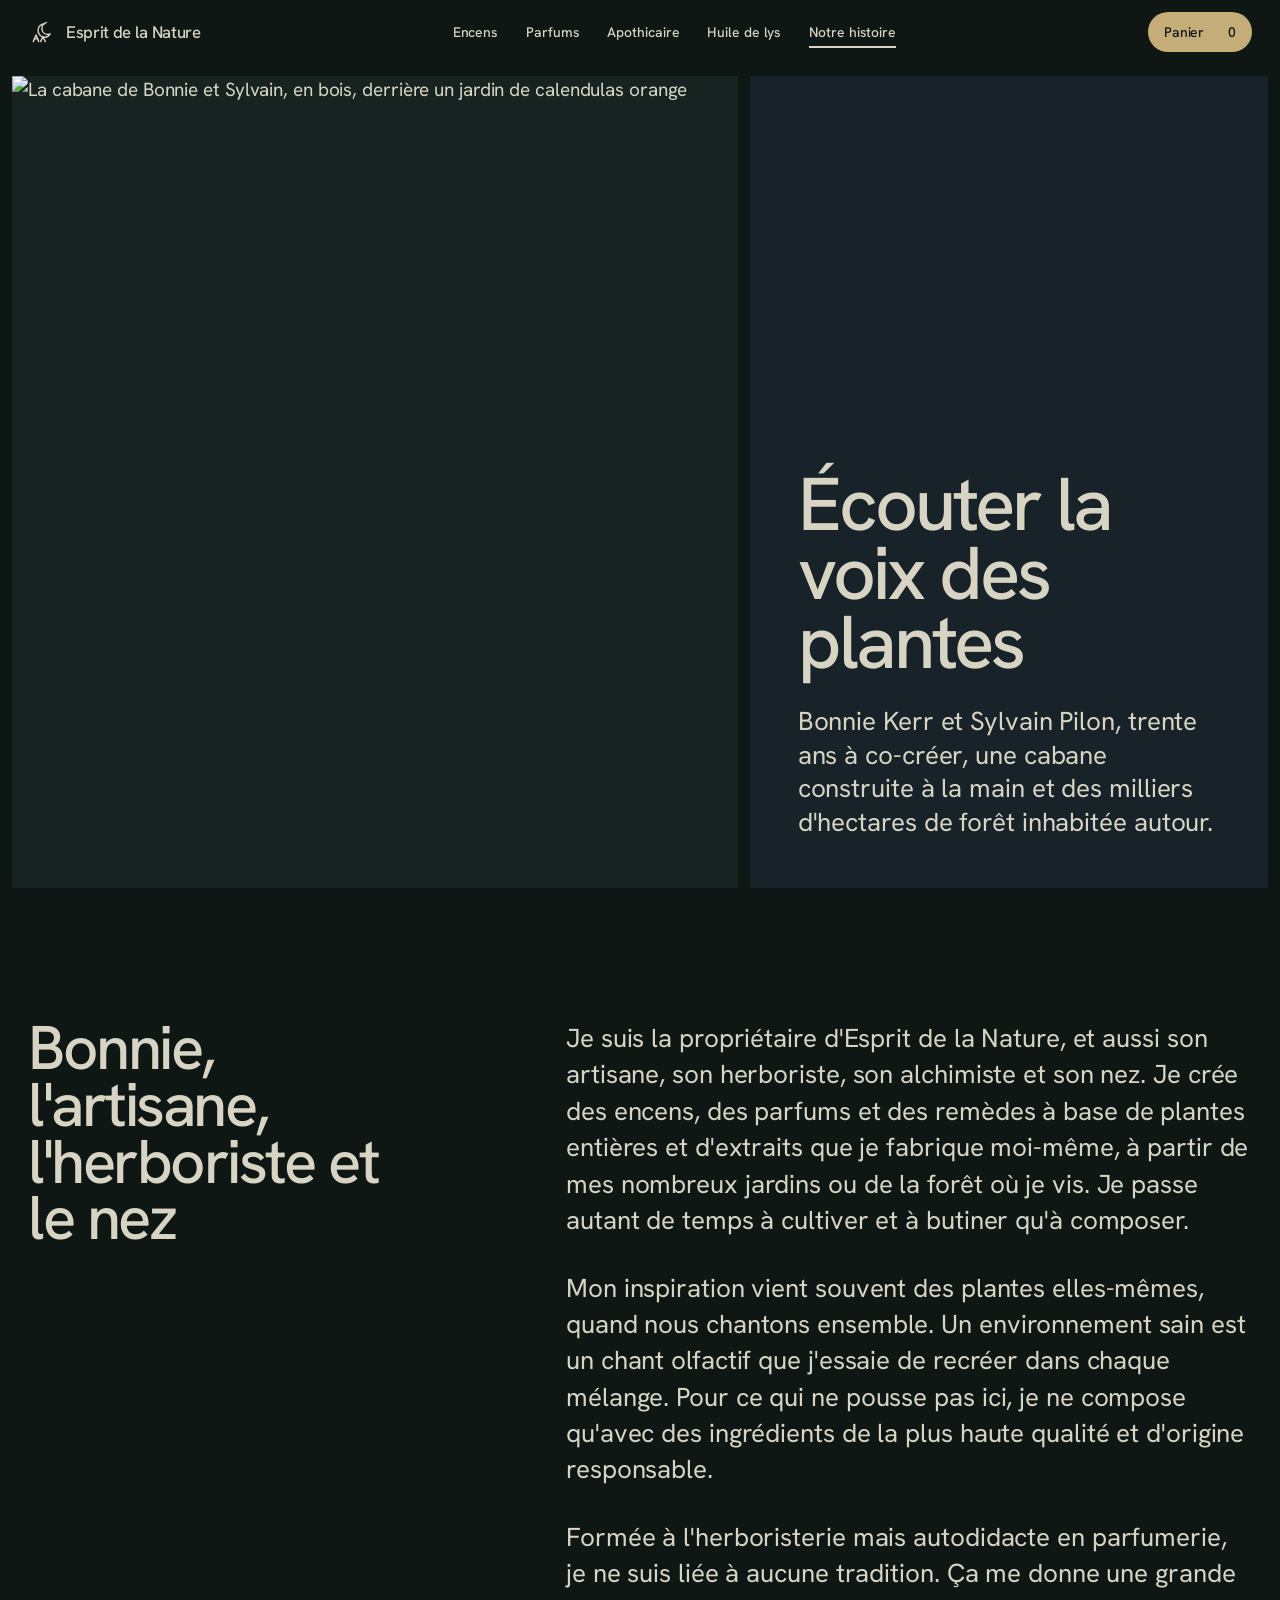
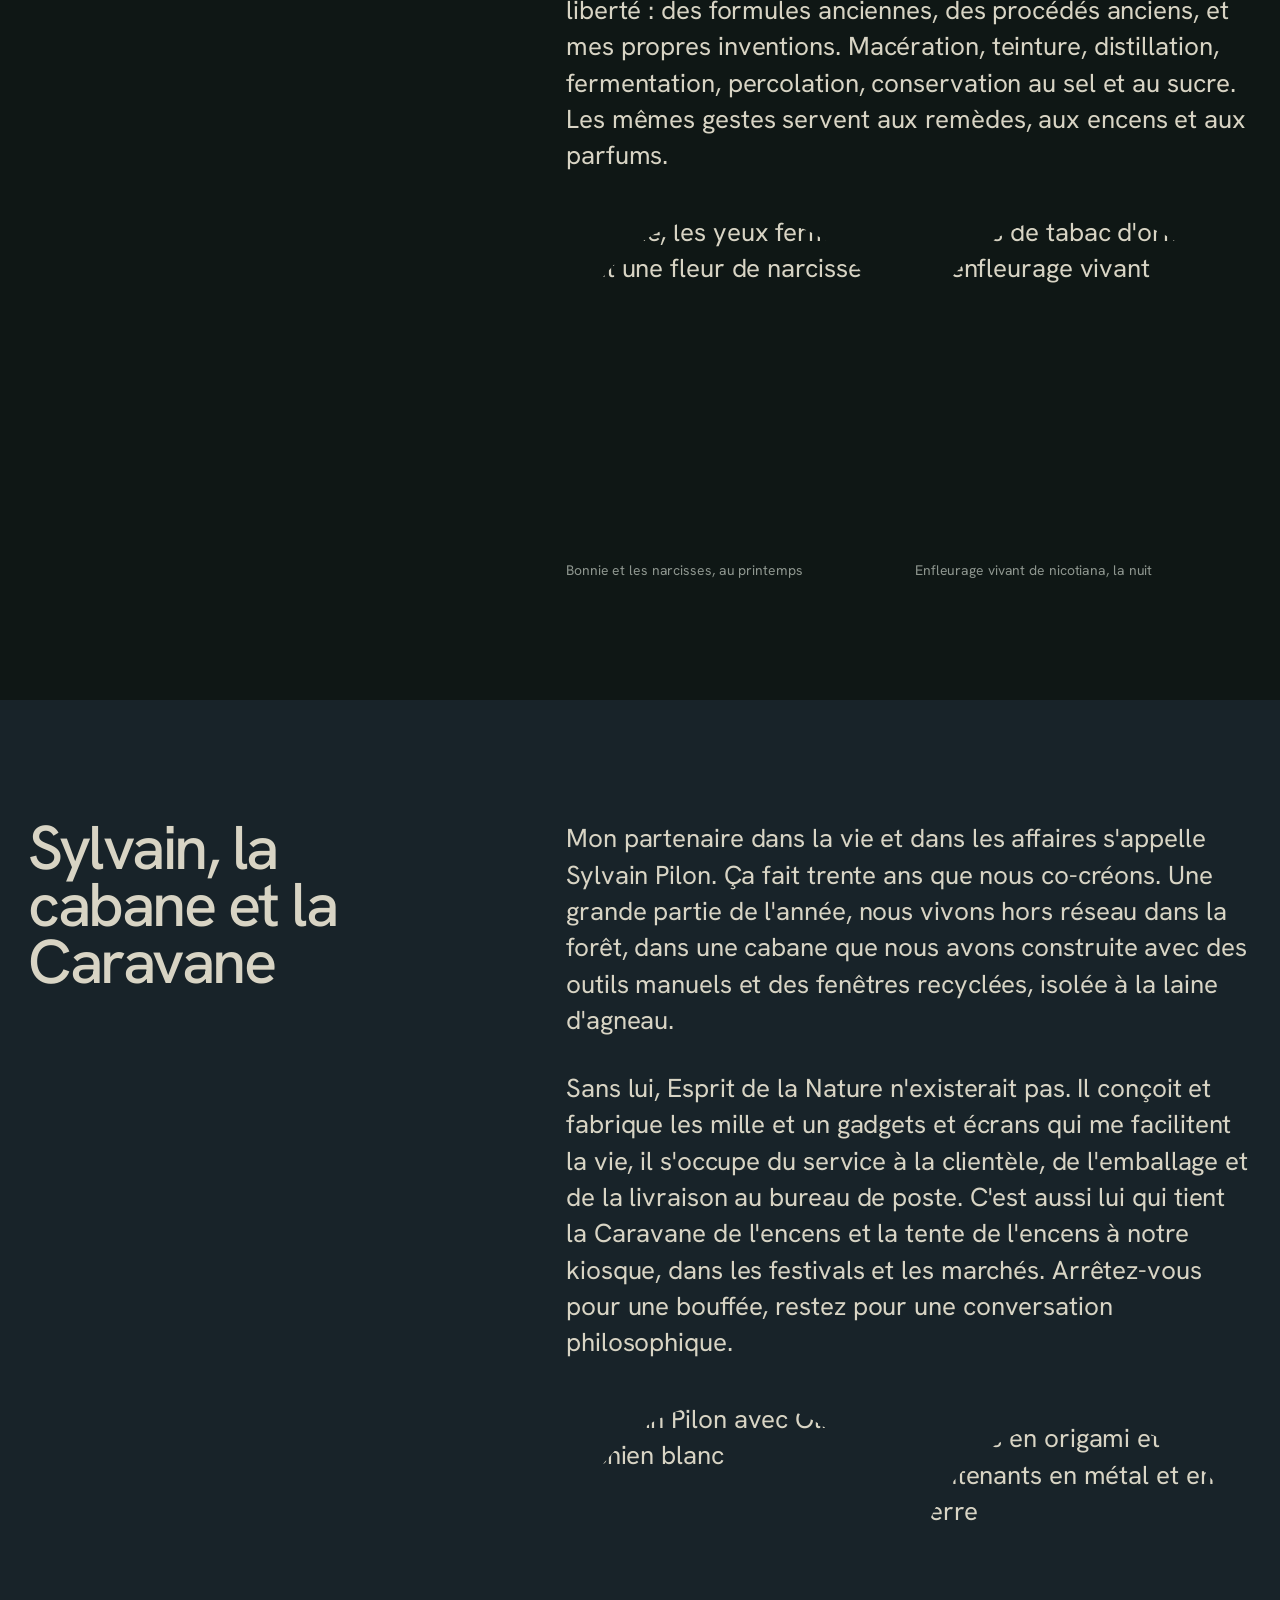
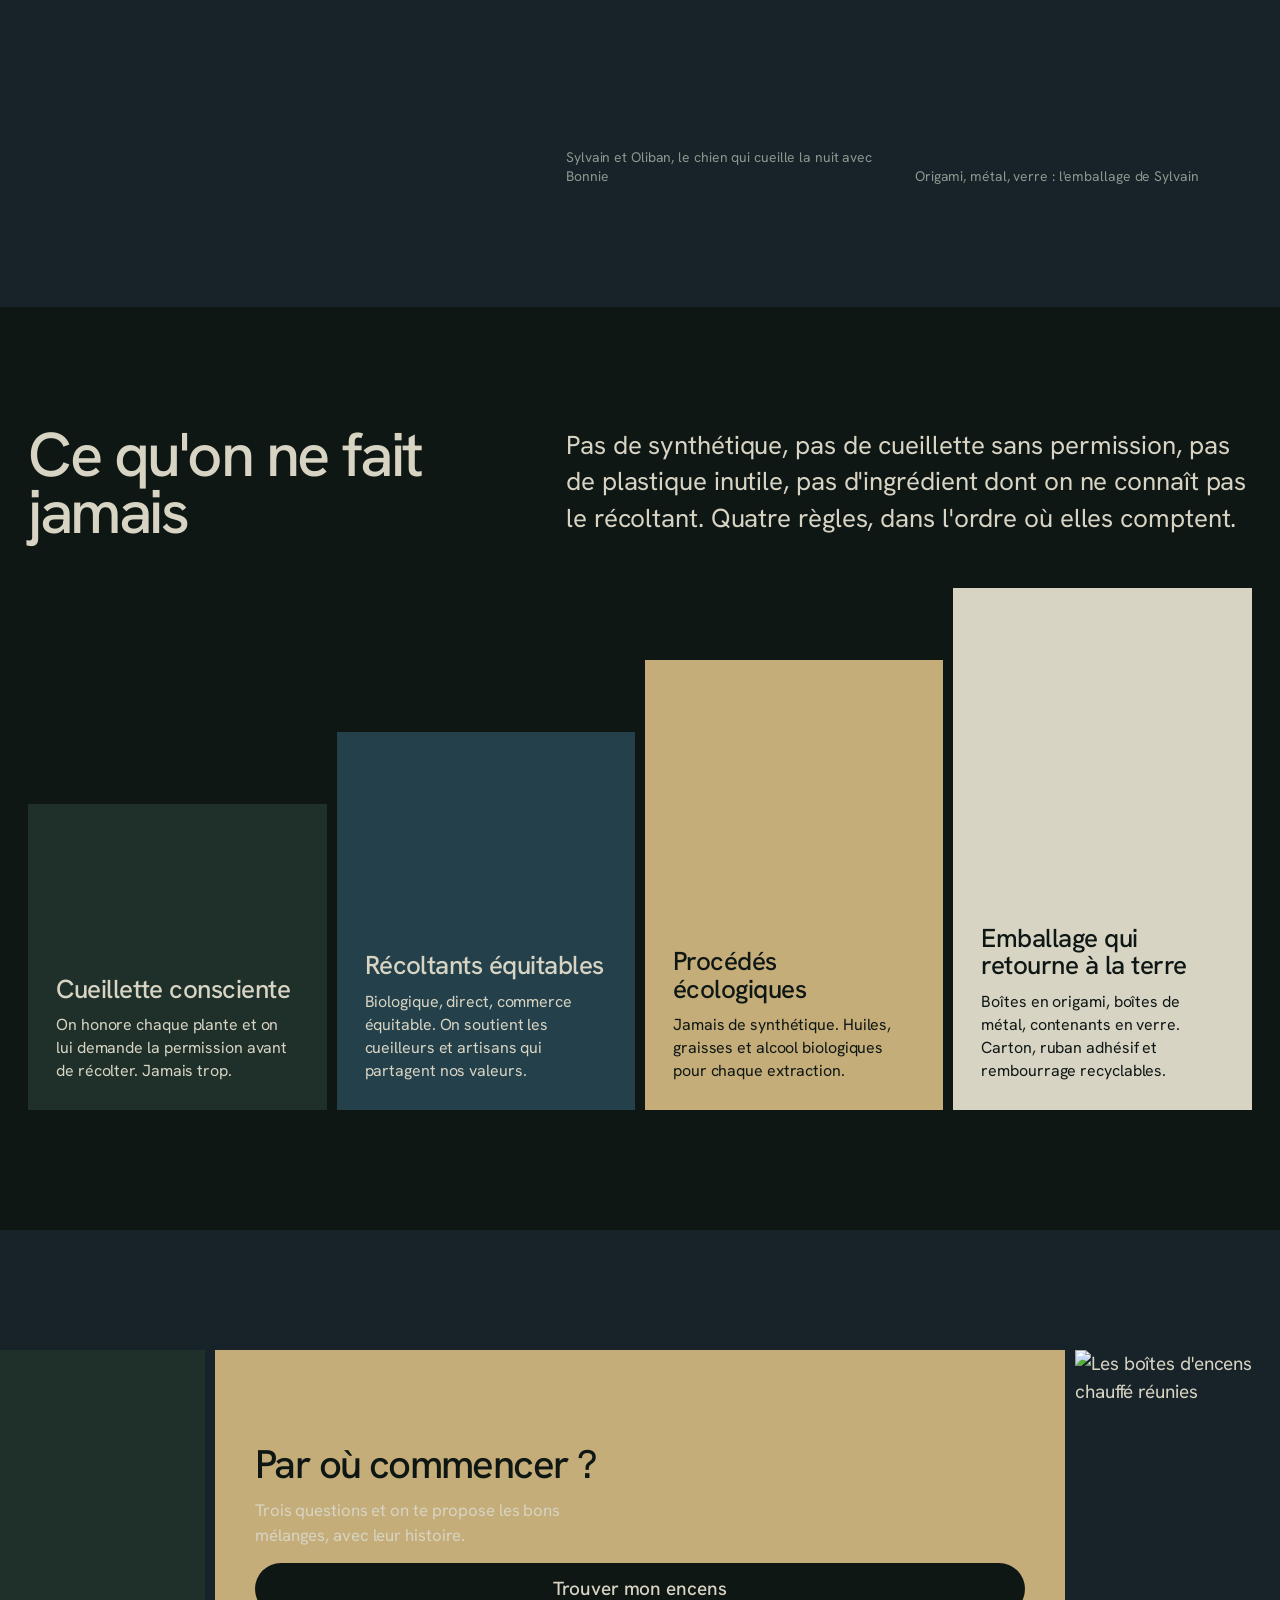
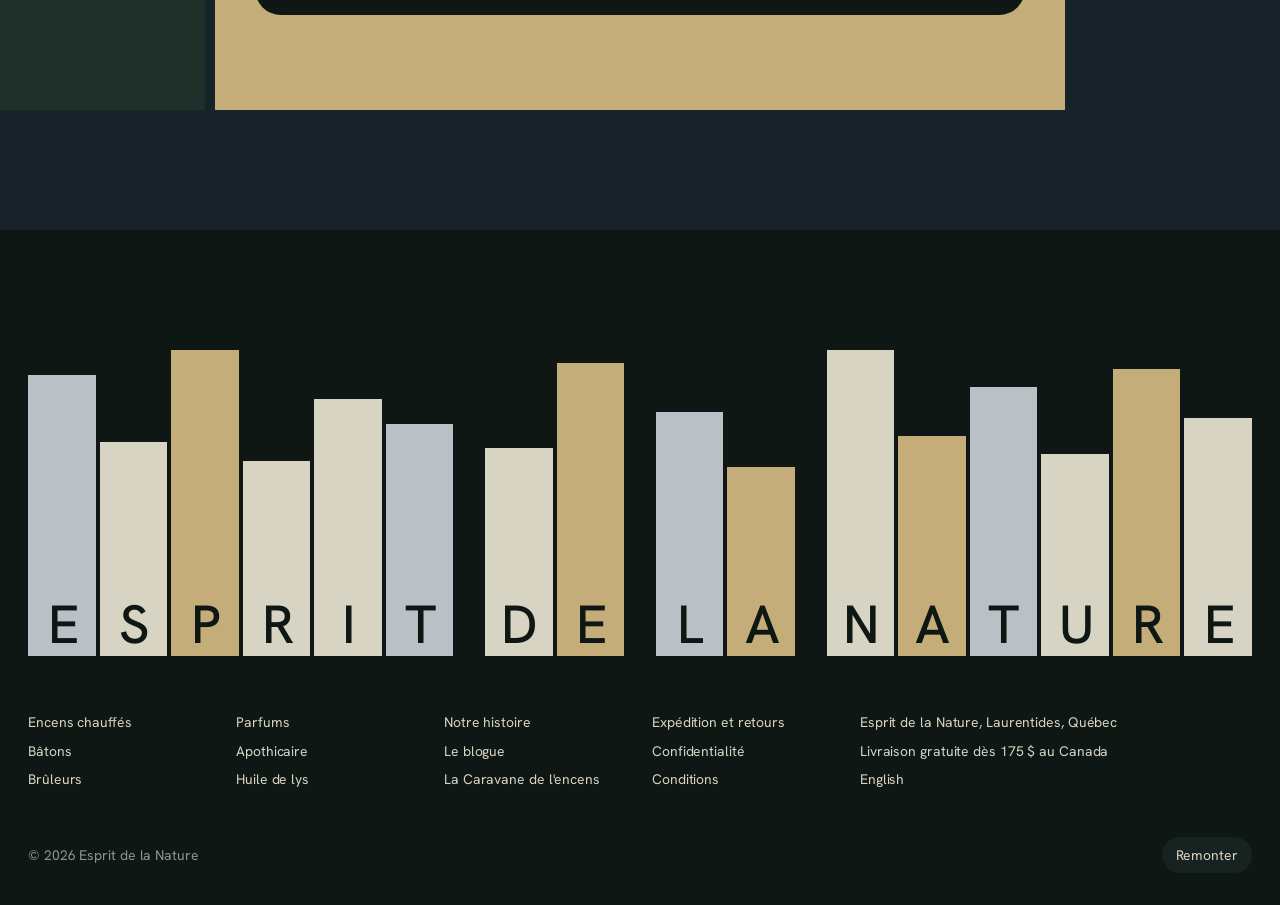
==== histoire.html @ 3b937169 "Sigils dessinés, couleurs adoucies, plus de ronds Co-Authored-By: Claude Fable 5.1 <noreply@anthropi" ====
<!DOCTYPE html>
<html lang="fr" class="no-js">
<head>
<meta charset="utf-8">
<meta name="viewport" content="width=device-width,initial-scale=1">
<title>Notre histoire · Esprit de la Nature</title>
<meta name="description" content="Bonnie Kerr et Sylvain Pilon vivent hors réseau dans la forêt des Laurentides, dans une cabane construite à la main. Depuis trente ans, ils cueillent, macèrent et composent des encens et des parfums.">
<link rel="preconnect" href="https://fonts.googleapis.com">
<link rel="preconnect" href="https://fonts.gstatic.com" crossorigin>
<link href="https://fonts.googleapis.com/css2?family=Hanken+Grotesk:wght@400;500&display=swap" rel="stylesheet">
<link rel="stylesheet" href="style.css?v=3">
<script>document.documentElement.classList.remove('no-js')</script>
</head>
<body>

<header class="nav" id="nav">
  <a class="nav__mark" href="index.html" aria-label="Esprit de la Nature, accueil">
    <svg class="sig" style="width:28px;height:28px" viewBox="0 0 32 32" aria-hidden="true"><path d="M21 5c-3.2 1.1-5.3 4-5.1 7.4.2 3.6 3 6.4 6.6 6.4 1 0 2-.2 2.8-.6-1.3 2.4-3.9 3.9-6.8 3.7-4.2-.3-7.3-3.9-7-8.1.2-4 3.6-7.2 7.6-7.3"/><path d="M6 27l3.2-7.6L12.3 27"/><path d="M7.4 23.9h3.6"/><path d="M14.5 27l2.6-5.8 2.7 5.8"/></svg>
    Esprit de la Nature
  </a>
  <nav class="nav__links" aria-label="Principale">
    <a href="index.html#encens">Encens</a>
    <a href="index.html#parfums">Parfums</a>
    <a href="index.html#apothicaire">Apothicaire</a>
    <a href="index.html#huile-de-lys">Huile de lys</a>
    <a href="histoire.html" aria-current="page">Notre histoire</a>
  </nav>
  <a class="nav__cart" href="#panier">Panier <span class="dot" style="margin:0"></span> 0</a>
  <button class="nav__burger" id="burger" aria-label="Ouvrir le menu" aria-expanded="false"><span></span></button>
</header>
<div class="menu" id="menu">
  <a href="index.html#encens">Encens</a>
  <a href="index.html#parfums">Parfums</a>
  <a href="index.html#apothicaire">Apothicaire</a>
  <a href="index.html#huile-de-lys">Huile de lys</a>
  <a href="histoire.html">Notre histoire</a>
  <small>Livraison gratuite dès 175 $ · Laurentides, Québec</small>
</div>

<main>

<section class="hist-hero" aria-label="Notre histoire">
  <figure class="hist-hero__img">
    <img src="https://mlw9xtittklw.i.optimole.com/cb:22iB.ef9/w:1600/h:auto/q:mauto/f:best/https://espritdelanature.ca/wp-content/uploads/2024/04/Cabin-and-the-Garden-calendulas.jpg" width="1600" height="1069" alt="La cabane de Bonnie et Sylvain, en bois, derrière un jardin de calendulas orange" fetchpriority="high">
  </figure>
  <div class="hist-hero__txt">
    <h1>Écouter la voix des plantes</h1>
    <p>Bonnie Kerr et Sylvain Pilon, trente ans à co-créer, une cabane construite à la main et des milliers d'hectares de forêt inhabitée autour.</p>
  </div>
</section>

<section class="chap" aria-labelledby="h-c1">
  <h2 class="rv" id="h-c1">Bonnie, l'artisane, l'herboriste et le nez</h2>
  <div class="chap__txt">
    <p class="rv">Je suis la propriétaire d'Esprit de la Nature, et aussi son artisane, son herboriste, son alchimiste et son nez. Je crée des encens, des parfums et des remèdes à base de plantes entières et d'extraits que je fabrique moi-même, à partir de mes nombreux jardins ou de la forêt où je vis. Je passe autant de temps à cultiver et à butiner qu'à composer.</p>
    <p class="rv">Mon inspiration vient souvent des plantes elles-mêmes, quand nous chantons ensemble. Un environnement sain est un chant olfactif que j'essaie de recréer dans chaque mélange. Pour ce qui ne pousse pas ici, je ne compose qu'avec des ingrédients de la plus haute qualité et d'origine responsable.</p>
    <p class="rv">Formée à l'herboristerie mais autodidacte en parfumerie, je ne suis liée à aucune tradition. Ça me donne une grande liberté : des formules anciennes, des procédés anciens, et mes propres inventions. Macération, teinture, distillation, fermentation, percolation, conservation au sel et au sucre. Les mêmes gestes servent aux remèdes, aux encens et aux parfums.</p>
    <div class="chap__fig">
      <figure class="rv"><div class="ring"><img src="https://mlw9xtittklw.i.optimole.com/cb:22iB.ef9/w:900/h:auto/q:mauto/f:best/https://espritdelanature.ca/wp-content/uploads/2024/04/Bonnie-smelling-narcissus-2.jpg" width="900" height="900" alt="Bonnie, les yeux fermés, sent une fleur de narcisse" loading="lazy"></div><figcaption>Bonnie et les narcisses, au printemps</figcaption></figure>
      <figure class="rv"><div class="ring"><img src="https://mlw9xtittklw.i.optimole.com/cb:22iB.ef9/w:900/h:auto/q:mauto/f:best/https://espritdelanature.ca/wp-content/uploads/2024/04/Nicotiana-living-enfleurage.jpg" width="900" height="900" alt="Fleurs de tabac d'ornement en enfleurage vivant" loading="lazy"></div><figcaption>Enfleurage vivant de nicotiana, la nuit</figcaption></figure>
    </div>
  </div>
</section>

<section class="chap on-paper" aria-labelledby="h-c2">
  <h2 class="rv" id="h-c2">Sylvain, la cabane et la Caravane</h2>
  <div class="chap__txt">
    <p class="rv">Mon partenaire dans la vie et dans les affaires s'appelle Sylvain Pilon. Ça fait trente ans que nous co-créons. Une grande partie de l'année, nous vivons hors réseau dans la forêt, dans une cabane que nous avons construite avec des outils manuels et des fenêtres recyclées, isolée à la laine d'agneau.</p>
    <p class="rv">Sans lui, Esprit de la Nature n'existerait pas. Il conçoit et fabrique les mille et un gadgets et écrans qui me facilitent la vie, il s'occupe du service à la clientèle, de l'emballage et de la livraison au bureau de poste. C'est aussi lui qui tient la Caravane de l'encens et la tente de l'encens à notre kiosque, dans les festivals et les marchés. Arrêtez-vous pour une bouffée, restez pour une conversation philosophique.</p>
    <div class="chap__fig">
      <figure class="rv"><div class="ring"><img src="https://mlw9xtittklw.i.optimole.com/cb:22iB.ef9/w:900/h:auto/q:mauto/f:best/https://espritdelanature.ca/wp-content/uploads/2024/04/Oliban-and-Sylvain.jpg" width="900" height="900" alt="Sylvain Pilon avec Oliban, le chien blanc" loading="lazy"></div><figcaption>Sylvain et Oliban, le chien qui cueille la nuit avec Bonnie</figcaption></figure>
      <figure class="rv"><div class="ring"><img src="https://mlw9xtittklw.i.optimole.com/cb:22iB.ef9/w:900/h:auto/q:mauto/f:best/https://espritdelanature.ca/wp-content/uploads/2024/04/Packaging-Photo.jpg" width="900" height="900" alt="Boîtes en origami et contenants en métal et en verre" loading="lazy"></div><figcaption>Origami, métal, verre : l'emballage de Sylvain</figcaption></figure>
    </div>
  </div>
</section>

<section class="section" aria-labelledby="h-c3">
  <div class="story">
    <h2 class="rv" id="h-c3">Ce qu'on ne fait jamais</h2>
    <p class="story__txt rv">Pas de synthétique, pas de cueillette sans permission, pas de plastique inutile, pas d'ingrédient dont on ne connaît pas le récoltant. Quatre règles, dans l'ordre où elles comptent.</p>
  </div>
  <div class="vals">
    <div class="val val--1 rv"><b>Cueillette consciente</b><p>On honore chaque plante et on lui demande la permission avant de récolter. Jamais trop.</p></div>
    <div class="val val--2 rv"><b>Récoltants équitables</b><p>Biologique, direct, commerce équitable. On soutient les cueilleurs et artisans qui partagent nos valeurs.</p></div>
    <div class="val val--3 rv"><b>Procédés écologiques</b><p>Jamais de synthétique. Huiles, graisses et alcool biologiques pour chaque extraction.</p></div>
    <div class="val val--4 rv"><b>Emballage qui retourne à la terre</b><p>Boîtes en origami, boîtes de métal, contenants en verre. Carton, ruban adhésif et rembourrage recyclables.</p></div>
  </div>
</section>

<section class="section on-paper" aria-labelledby="h-c4" style="padding-bottom:0">
  <div class="cta rv">
    <div class="cta__a" aria-hidden="true"></div>
    <div class="cta__main">
      <h2 id="h-c4">Par où commencer ?</h2>
      <p>Trois questions et on te propose les bons mélanges, avec leur histoire.</p>
      <a class="btn" href="index.html#trouver" style="background:var(--bg);color:var(--ink)">Trouver mon encens</a>
    </div>
    <div class="cta__b"><img src="https://mlw9xtittklw.i.optimole.com/cb:22iB.ef9/w:600/h:auto/q:mauto/f:best/https://espritdelanature.ca/wp-content/uploads/2024/05/Website-incense-group-photo.jpg" width="600" height="600" alt="Les boîtes d'encens chauffé réunies" loading="lazy"></div>
  </div>
</section>

</main>

<footer class="footer" aria-label="Pied de page">
  <div class="blocks rv" aria-hidden="true">
    <span style="height:92%">E</span><span style="height:70%">S</span><span style="height:100%">P</span><span style="height:64%">R</span><span style="height:84%">I</span><span style="height:76%">T</span>
    <span class="g"></span>
    <span style="height:68%">D</span><span style="height:96%">E</span>
    <span class="g"></span>
    <span style="height:80%">L</span><span style="height:62%">A</span>
    <span class="g"></span>
    <span style="height:100%">N</span><span style="height:72%">A</span><span style="height:88%">T</span><span style="height:66%">U</span><span style="height:94%">R</span><span style="height:78%">E</span>
  </div>
  <p class="sr">Esprit de la Nature</p>
  <div class="footer__grid">
    <ul><li><a href="index.html#encens">Encens chauffés</a></li><li><a href="index.html#batons">Bâtons</a></li><li><a href="index.html#bruleurs">Brûleurs</a></li></ul>
    <ul><li><a href="index.html#parfums">Parfums</a></li><li><a href="index.html#apothicaire">Apothicaire</a></li><li><a href="index.html#huile-de-lys">Huile de lys</a></li></ul>
    <ul><li><a href="histoire.html">Notre histoire</a></li><li><a href="#">Le blogue</a></li><li><a href="#">La Caravane de l'encens</a></li></ul>
    <ul><li><a href="#">Expédition et retours</a></li><li><a href="#">Confidentialité</a></li><li><a href="#">Conditions</a></li></ul>
    <div class="footer__addr"><span>Esprit de la Nature, Laurentides, Québec</span><span>Livraison gratuite dès 175 $ au Canada</span><span><a href="#">English</a></span></div>
  </div>
  <div class="footer__last"><span>© 2026 Esprit de la Nature</span><a href="#top">Remonter</a></div>
</footer>

<script src="https://cdnjs.cloudflare.com/ajax/libs/gsap/3.12.5/gsap.min.js"></script>
<script src="https://cdnjs.cloudflare.com/ajax/libs/gsap/3.12.5/ScrollTrigger.min.js"></script>
<script src="main.js?v=3"></script>
</body>
</html>
---- style.css ----
/* Esprit de la Nature — maquette Jouhe Forest
   Direction : un motif (le cercle de la boîte, du brûleur, de la lune).
   Palette tirée des photos : épinette, cire d'abeille, cuivre. */

:root{
  --bg:#0f1715;        /* forêt, la nuit */
  --surface:#172320;
  --ink:#d8d4c4;       /* argent de lune, doux */
  --muted:#8e968f;
  --accent:#c4ad78;    /* or de lune, voilé */
  --accent-ink:#0f1715;
  --paper:#182329;     /* clair de lune, bleu-nuit */
  --paper-ink:#d8d4c4;
  --paper-2:#213039;
  --moss:#1e3029;

  --m:clamp(16px,2.2vw,32px);     /* marge extérieure unique */
  --gap:120px;                     /* entre sections */
  --radius:0;                      /* carrés, le cercle est le seul arrondi */

  --step-small:clamp(0.8125rem,0.79rem + .1vw,0.875rem);
  --step-body:clamp(1.0625rem,1rem + .25vw,1.1875rem);
  --step-lead:clamp(1.25rem,1.1rem + .7vw,1.625rem);
  --step-head:clamp(2rem,1.3rem + 3.2vw,4rem);
  --step-display:clamp(2.6rem,1rem + 6.4vw,7rem);

  --ease-out:cubic-bezier(.22,1,.36,1);
}

*{box-sizing:border-box;margin:0;padding:0}
html{scroll-behavior:smooth}
body{
  font-family:"Hanken Grotesk",system-ui,sans-serif;
  font-size:var(--step-body);line-height:1.45;letter-spacing:-.005em;
  color:var(--ink);background:var(--bg);
  -webkit-font-smoothing:antialiased;
}
img{display:block;max-width:100%;height:auto}
a{color:inherit;text-decoration:none}
button{font:inherit;color:inherit;background:none;border:0;cursor:pointer}
h1,h2,h3{font-weight:500;letter-spacing:-.04em;line-height:.92}
h1{font-size:var(--step-display)}
h2{font-size:var(--step-head)}
h3{font-size:var(--step-lead);letter-spacing:-.02em;line-height:1.1}
p{max-width:62ch}
::selection{background:var(--accent);color:var(--accent-ink)}
:focus-visible{outline:3px solid var(--accent);outline-offset:3px}

/* ---------- motif : le cercle ---------- */
.ring{aspect-ratio:1;border-radius:50%;overflow:hidden}
.ring img{width:100%;height:100%;object-fit:cover}
.btn{
  display:inline-flex;align-items:center;justify-content:center;gap:.6em;
  min-height:52px;padding:0 1.6em;border-radius:999px;
  background:var(--accent);color:var(--accent-ink);font-weight:500;
  transition:transform .18s var(--ease-out),background .18s;
}
.btn:hover{background:#d2bc88}
.btn:active{transform:scale(.97)}
.btn--ghost{background:transparent;color:var(--ink);box-shadow:inset 0 0 0 2px currentColor}
.btn--ghost:hover{background:var(--ink);color:var(--bg)}
.on-paper .btn--ghost{color:var(--paper-ink)}
.on-paper .btn--ghost:hover{background:var(--paper-ink);color:var(--paper)}
.dot{display:inline-block;width:.55em;height:.55em;border-radius:50%;background:var(--accent);vertical-align:middle;margin-right:.5em}

/* ---------- sigils ---------- */
.sig{display:inline-block;width:1em;height:1em;vertical-align:-.12em;fill:none;stroke:currentColor;stroke-width:1.6;stroke-linecap:round;stroke-linejoin:round}
.statement .sig{width:1.05em;height:1.05em;margin:0 .14em;color:var(--accent);stroke-width:1.8}
.tile .sig{position:absolute;width:52%;height:52%;left:12%;bottom:12%;color:var(--accent);stroke-width:1.1}
.tile--3 .sig{left:auto;right:12%;top:14%;bottom:auto}
.tile--1{background:var(--surface)}

/* ---------- nav ---------- */
.nav{
  position:fixed;inset:0 0 auto 0;z-index:50;
  display:flex;align-items:center;justify-content:space-between;
  padding:14px var(--m);height:64px;
  color:var(--ink);
  transition:background .3s,color .3s;
}
.nav.is-dark{background:var(--bg)}
.nav.is-paper{background:var(--paper);color:var(--paper-ink)}
.nav__mark{display:flex;align-items:center;gap:10px;font-weight:500;letter-spacing:-.02em;font-size:1.05rem}
.nav__mark svg{width:28px;height:28px}
.nav__links{display:flex;gap:28px;font-size:var(--step-small);font-weight:500}
.nav__links a{position:relative;padding:6px 0}
.nav__links a::after{content:"";position:absolute;left:0;right:100%;bottom:0;height:2px;background:currentColor;transition:right .25s var(--ease-out)}
.nav__links a:hover::after,.nav__links a[aria-current]::after{right:0}
.nav__cart{display:inline-flex;align-items:center;gap:8px;min-height:40px;padding:0 16px;border-radius:999px;background:var(--accent);color:var(--accent-ink);font-weight:500;font-size:var(--step-small)}
.nav__burger{display:none;width:44px;height:44px;align-items:center;justify-content:center}
.nav__burger span{width:22px;height:2px;background:currentColor;position:relative}
.nav__burger span::before,.nav__burger span::after{content:"";position:absolute;left:0;width:22px;height:2px;background:currentColor}
.nav__burger span::before{top:-7px}.nav__burger span::after{top:7px}
.menu{position:fixed;inset:0;z-index:49;background:var(--bg);color:var(--ink);display:none;flex-direction:column;justify-content:center;padding:var(--m);gap:18px;font-size:2rem;font-weight:500;letter-spacing:-.03em}
.menu.is-open{display:flex}
.menu a{padding:8px 0}
.menu small{font-size:var(--step-body);color:var(--muted);margin-top:24px;letter-spacing:0}

/* ---------- hero : carte à côté de la pièce ---------- */
.hero{
  display:grid;grid-template-columns:minmax(0,1fr) minmax(0,1fr);gap:12px;
  padding:76px 12px 12px;min-height:100svh;
}
.hero__card{
  min-width:0;background:var(--paper);color:var(--paper-ink);
  display:flex;flex-direction:column;justify-content:space-between;
  padding:0 0 40px;min-height:calc(100svh - 88px);
}
.hero__band{display:none}
.hero__band i{flex:0 0 56px;height:56px;border-radius:50%;background:var(--accent);transform:scale(.36)}
.hero__band i:nth-child(even){background:transparent;box-shadow:inset 0 0 0 5px var(--accent)}
.hero__body{padding:40px 48px 0}
.hero__body h1{margin:28px 0 36px;max-width:12ch;font-size:clamp(2.6rem,1rem + 4.6vw,5.2rem)}
.hero__body p{font-size:var(--step-lead);line-height:1.3;max-width:34ch;margin-bottom:40px}
.hero__word{font-size:var(--step-lead);font-weight:500;letter-spacing:-.02em;display:flex;align-items:center;gap:10px}
.hero__foot{display:flex;gap:28px;padding:0 48px;font-size:var(--step-small);font-weight:500}
.hero__foot a{padding:6px 0;position:relative}
.hero__foot a::after{content:"";position:absolute;left:0;right:100%;bottom:0;height:2px;background:currentColor;transition:right .25s var(--ease-out)}
.hero__foot a:hover::after{right:0}
.hero__room{position:sticky;top:76px;height:calc(100svh - 88px);overflow:hidden;background:var(--surface)}
.hero__room img{position:absolute;inset:0;width:100%;height:100%;object-fit:cover;opacity:0;transition:opacity 1.6s ease}
.hero__room img.is-on{opacity:1}
.hero__room figcaption{position:absolute;left:24px;bottom:20px;font-size:var(--step-small);color:var(--ink);background:rgba(11,19,16,.72);padding:6px 12px;border-radius:999px}
/* fumée */
.smoke{position:absolute;left:50%;bottom:36%;width:140px;height:60%;transform:translateX(-50%);pointer-events:none;opacity:.9}
.smoke path{fill:none;stroke:var(--ink);stroke-width:1.4;stroke-linecap:round;stroke-dasharray:900;stroke-dashoffset:900;opacity:.55}

/* ---------- sections ---------- */
.section{padding:var(--gap) var(--m)}
.on-paper{background:var(--paper);color:var(--paper-ink)}
.on-paper p{color:var(--paper-ink)}
.on-paper .muted{color:var(--muted)}
.muted{color:var(--muted)}

/* intro : énoncé avec vignettes dans la ligne */
.statement{padding:20vh var(--m);display:flex;justify-content:center}
.statement p{
  max-width:64%;font-size:clamp(1.4rem,1rem + 1.6vw,2.25rem);font-weight:500;line-height:1.15;letter-spacing:-.025em;text-align:center;
}
.statement .ring{display:inline-block;height:.85em;width:.85em;vertical-align:-.1em;margin:0 .12em}

/* how-it-works : tuiles qui grandissent */
.steps{display:grid;grid-template-columns:repeat(12,1fr);gap:10px;align-items:end}
.steps__head{grid-column:1/8;grid-row:1;align-self:start;margin-bottom:24px;max-width:14ch}
.tile{position:relative;overflow:hidden;background:var(--paper-2)}
.tile img{width:100%;height:100%;object-fit:cover}
.tile--1{grid-column:1/4;grid-row:2;height:30vh}
.tile--2{grid-column:4/8;grid-row:2;height:44vh}
.tile--3{grid-column:8/13;grid-row:1/3;height:60vh;align-self:end}
.tile--2{background:var(--moss)}
.tile--3{background:var(--paper-2)}
.steps__txt{grid-row:3;margin-top:16px}
.steps__txt--1{grid-column:1/4}.steps__txt--2{grid-column:4/8}.steps__txt--3{grid-column:8/13}
.steps__txt b{display:block;font-weight:500;font-size:var(--step-lead);letter-spacing:-.02em;margin-bottom:6px}
.steps__txt p{font-size:1rem;max-width:36ch}

/* la chose vivante : trouve ton encens */
.finder{display:grid;grid-template-columns:5fr 7fr;gap:48px;align-items:start}
.finder h2{max-width:12ch;margin-bottom:28px}
.finder__lead{font-size:var(--step-lead);line-height:1.3;max-width:30ch}
.finder__q{margin-bottom:28px}
.finder__q b{display:block;font-weight:500;font-size:var(--step-lead);letter-spacing:-.02em;margin-bottom:12px}
.chips{display:flex;flex-wrap:wrap;gap:10px}
.chip{min-height:48px;padding:0 20px;border-radius:999px;background:var(--surface);color:var(--ink);font-weight:500;transition:transform .15s var(--ease-out),background .15s,color .15s}
.chip:hover{background:#1c2f26}
.chip:active{transform:scale(.96)}
.chip[aria-pressed="true"]{background:var(--accent);color:var(--accent-ink)}
.finder__out{background:var(--surface);padding:32px;min-height:200px;display:flex;flex-direction:column;gap:20px}
.finder__out>p{font-size:var(--step-lead);line-height:1.3}
.hit{display:grid;grid-template-columns:96px 1fr auto;gap:20px;align-items:center;opacity:0;transform:translateY(14px)}
.hit.is-in{opacity:1;transform:none;transition:opacity .4s var(--ease-out),transform .4s var(--ease-out)}
.hit b{display:block;font-weight:500;font-size:var(--step-lead);letter-spacing:-.02em}
.hit p{font-size:1rem;color:var(--muted);max-width:40ch}
.hit .price{font-weight:500;white-space:nowrap}

/* showcase : plaque carrée, texte rare */
.plate{display:grid;grid-template-columns:1fr 1fr;min-height:88svh;background:var(--moss);color:var(--ink)}
.plate__img{position:relative;display:flex;align-items:center;padding:40px}
.plate__img img{width:100%;aspect-ratio:1;object-fit:cover}
.plate__img svg{position:absolute;inset:40px;width:calc(100% - 80px);height:calc(100% - 80px);pointer-events:none}
.plate__txt{display:flex;flex-direction:column;justify-content:space-between;padding:40px 48px 40px 24px}
.tabs{display:flex;gap:28px;font-size:var(--step-body);font-weight:500}
.tabs button{padding:8px 0;color:var(--muted);position:relative}
.tabs button[aria-selected="true"]{color:var(--ink)}
.tabs button[aria-selected="true"]::after{content:"";position:absolute;left:0;right:0;bottom:0;height:3px;background:var(--accent)}
.plate__mid h2{max-width:12ch;margin-bottom:28px}
.plate__mid p{max-width:36ch}
.plate__acts{display:grid;grid-template-columns:1fr 1fr;gap:10px}
.plate__acts a{display:flex;align-items:center;justify-content:space-between;min-height:72px;padding:0 24px;font-weight:500;transition:transform .15s var(--ease-out)}
.plate__acts a:active{transform:scale(.98)}
.plate__acts a:first-child{background:var(--accent);color:var(--accent-ink)}
.plate__acts a:last-child{background:var(--bg);color:var(--ink)}

/* list : menu à deux colonnes, puces photo */
.menu-cat{padding-top:96px}
.menu-cat:first-child{padding-top:0}
.menu-cat__head{display:flex;justify-content:space-between;align-items:baseline;margin-bottom:40px}
.menu-cat__head h3{font-size:clamp(2rem,1.2rem + 2.8vw,3.1rem);letter-spacing:-.04em;line-height:.95;font-weight:500}
.menu-cat__head span{font-size:1rem;color:var(--muted)}
.items{display:grid;grid-template-columns:1fr 1fr;column-gap:64px;row-gap:36px}
.item{display:grid;grid-template-columns:64px 1fr;gap:20px;align-items:start}
.item .ring{width:64px;background:var(--paper-2)}
.item__t{display:flex;justify-content:space-between;gap:16px;font-weight:500;font-size:1.1rem;letter-spacing:-.01em}
.item__t span{white-space:nowrap}
.item p{font-size:.95rem;color:var(--muted);max-width:38ch;margin-top:4px}
.item small{display:block;color:var(--accent);font-size:.9rem;margin-top:4px}
.item a:hover .item__t{text-decoration:underline;text-underline-offset:3px}

/* about : panneau en retrait, portrait découpé */
.about{padding:var(--gap) 20px}
.panel{position:relative;background:var(--surface);min-height:110svh;overflow:hidden;padding:56px}
.panel h2{max-width:13ch;color:var(--ink)}
.panel__portrait{position:absolute;left:56px;bottom:-9vw;width:38vw}
.panel__portrait .ring{width:100%}
.panel__txt{position:absolute;left:63%;top:56px;width:300px;display:flex;flex-direction:column;gap:64px}
.panel__txt h3{margin-bottom:14px}
.panel__txt p{font-size:1rem;color:var(--ink)}

/* contact : coupon à découper */
.coupon-wrap{padding:var(--gap) var(--m);display:grid;grid-template-columns:repeat(12,1fr)}
.coupon{
  grid-column:2/12;background:var(--accent);color:var(--accent-ink);
  display:grid;grid-template-columns:46fr 54fr;aspect-ratio:2.2;
  -webkit-mask:radial-gradient(14px at 46% 0,transparent 98%,#000) top/100% 51% no-repeat,radial-gradient(14px at 46% 100%,transparent 98%,#000) bottom/100% 51% no-repeat;
  mask:radial-gradient(14px at 46% 0,transparent 98%,#000) top/100% 51% no-repeat,radial-gradient(14px at 46% 100%,transparent 98%,#000) bottom/100% 51% no-repeat;
}
.coupon__l{padding:48px;display:flex;flex-direction:column;justify-content:space-between}
.coupon__l h2{font-size:clamp(1.75rem,1.2rem + 2vw,2.75rem);max-width:12ch}
.coupon__l p{max-width:34ch;font-size:1rem}
.coupon__r{padding:48px 48px 48px 40px;border-left:5px dotted var(--bg);display:flex;flex-direction:column;gap:10px}
.coupon__r input,.coupon__r textarea{width:100%;min-height:52px;border:0;background:#d9c79a;color:var(--accent-ink);padding:14px 16px;font:inherit;font-size:1rem}
.coupon__r textarea{min-height:52px;resize:vertical}
.coupon__r input::placeholder,.coupon__r textarea::placeholder{color:#4a3d16}
.coupon__r button{min-height:56px;background:var(--bg);color:var(--ink);font-weight:500;margin-top:auto}
.sr{position:absolute;width:1px;height:1px;overflow:hidden;clip:rect(0 0 0 0)}

/* cta : la tuile d'action */
.cta{display:grid;grid-template-columns:repeat(12,1fr);gap:10px;padding:0 0 var(--gap);margin:0 calc(-1 * var(--m))}
.cta>*{height:360px}
.cta__a{grid-column:1/3;background:var(--moss)}
.cta__main{grid-column:3/11;background:var(--accent);color:var(--accent-ink);display:flex;flex-direction:column;justify-content:center;padding:40px;gap:16px}
.cta__main h2{font-size:clamp(1.75rem,1.2rem + 2vw,2.5rem);max-width:16ch}
.cta__main p{max-width:40ch;font-size:1.05rem}
.cta__form{display:flex;width:min(420px,100%);background:#f1ecd9;border-radius:999px;padding:4px;margin-top:8px}
.cta__form input{flex:1;border:0;background:transparent;padding:0 18px;font:inherit;font-size:1rem;color:#0b1310;min-width:0}
.cta__form button{min-height:48px;padding:0 20px;border-radius:999px;background:var(--bg);color:var(--ink);font-weight:500}
.cta__b{grid-column:11/13;overflow:hidden}
.cta__b img{width:100%;height:100%;object-fit:cover}

/* footer : la marque construite en blocs */
.footer{padding:var(--gap) var(--m) 32px;background:var(--bg)}
.blocks{display:flex;gap:4px;align-items:flex-end;height:34svh;width:100%}
.blocks span{flex:1;display:flex;align-items:flex-end;justify-content:center;color:var(--bg);font-weight:500;font-size:clamp(1.2rem,4.2vw,5rem);letter-spacing:-.04em;line-height:1;padding-bottom:.08em;background:var(--ink)}
.blocks span.g{flex:.35;background:transparent}
.blocks span:nth-child(3n){background:var(--accent)}
.blocks span:nth-child(5n+1){background:#b9c0c6}
.footer__grid{display:grid;grid-template-columns:repeat(12,1fr);gap:24px;margin-top:56px;font-size:var(--step-small)}
.footer__grid ul{list-style:none;display:flex;flex-direction:column;gap:8px}
.footer__grid>ul:nth-child(1){grid-column:1/3}.footer__grid>ul:nth-child(2){grid-column:3/5}.footer__grid>ul:nth-child(3){grid-column:5/7}.footer__grid>ul:nth-child(4){grid-column:7/9}
.footer__addr{grid-column:9/13;display:flex;flex-direction:column;gap:8px}
.footer__last{display:flex;justify-content:space-between;align-items:center;margin-top:48px;font-size:var(--step-small);color:var(--muted)}
.footer__last a{min-height:36px;padding:0 14px;border-radius:999px;background:var(--surface);color:var(--ink);display:inline-flex;align-items:center}

/* ---------- page produit ---------- */
.prod{display:grid;grid-template-columns:1fr 1fr;gap:12px;padding:76px 12px 12px;min-height:100svh}
.prod__img{position:sticky;top:76px;height:calc(100svh - 88px);overflow:hidden;background:var(--surface)}
.prod__img img{width:100%;height:100%;object-fit:cover}
.prod__buy{background:var(--paper);color:var(--paper-ink);padding:48px;display:flex;flex-direction:column;justify-content:flex-start;gap:48px;min-height:calc(100svh - 88px)}
.prod__buy h1{font-size:clamp(2.4rem,1rem + 5vw,5.5rem);max-width:9ch;margin:20px 0 24px}
.prod__buy .lead{font-size:var(--step-lead);line-height:1.3;max-width:32ch}
.notes{display:flex;gap:10px;flex-wrap:wrap;margin:28px 0}
.notes span{display:inline-flex;align-items:center;gap:8px;min-height:40px;padding:0 16px;border-radius:999px;background:var(--paper-2);font-weight:500;font-size:var(--step-small)}
.notes i{width:12px;height:12px;border-radius:50%;background:var(--accent)}
.buy{display:flex;align-items:center;gap:16px;flex-wrap:wrap}
.qty{display:inline-flex;align-items:center;border-radius:999px;background:var(--paper-2)}
.qty button{width:48px;height:52px;font-size:1.3rem}
.qty output{min-width:32px;text-align:center;font-weight:500}
.price-big{font-size:var(--step-lead);font-weight:500}
.prod__meta{font-size:var(--step-small);color:var(--muted);display:flex;gap:24px;flex-wrap:wrap}
.story{display:grid;grid-template-columns:5fr 7fr;gap:48px}
.story h2{max-width:12ch}
.story__txt p+p{margin-top:1.2em}
.story__txt{font-size:var(--step-lead);line-height:1.4;font-weight:400}
.story__txt p{max-width:48ch}
.pair{display:grid;grid-template-columns:1fr 1fr;gap:12px;margin-top:var(--gap)}
.pair .ring{width:100%}
.pair figcaption{margin-top:12px;font-size:var(--step-small);color:var(--muted)}
.related{margin-top:var(--gap)}
.related h2{margin-bottom:40px;max-width:14ch}
.rel{display:grid;grid-template-columns:repeat(4,1fr);gap:24px}
.rel a .ring{width:100%;background:var(--surface);margin-bottom:14px}
.rel a b{display:block;font-weight:500}
.rel a span{color:var(--muted);font-size:var(--step-small)}
.rel a:hover b{text-decoration:underline;text-underline-offset:3px}

/* ---------- page histoire ---------- */
.hist-hero{display:grid;grid-template-columns:7fr 5fr;gap:12px;padding:76px 12px 12px;min-height:100svh}
.hist-hero__img{overflow:hidden;background:var(--surface);min-height:60svh}
.hist-hero__img img{width:100%;height:100%;object-fit:cover}
.hist-hero__txt{background:var(--paper);color:var(--paper-ink);padding:48px;display:flex;flex-direction:column;justify-content:flex-end;gap:28px}
.hist-hero__txt h1{font-size:clamp(2.4rem,1rem + 4.6vw,5rem);max-width:10ch}
.hist-hero__txt p{font-size:var(--step-lead);line-height:1.3;max-width:30ch}
.chap{display:grid;grid-template-columns:5fr 7fr;gap:48px;padding:var(--gap) var(--m)}
.chap h2{max-width:11ch}
.chap__txt{font-size:var(--step-lead);line-height:1.4}
.chap__txt p{max-width:46ch}.chap__txt p+p{margin-top:1.2em}
.chap__fig{margin-top:40px;display:grid;grid-template-columns:1fr 1fr;gap:12px;align-items:end}
.chap__fig .ring{width:100%}
.chap__fig figcaption{font-size:var(--step-small);color:var(--muted);margin-top:10px}
.on-paper .chap__fig figcaption{color:var(--muted)}
.vals{display:grid;grid-template-columns:repeat(12,1fr);gap:10px;align-items:end;margin-top:48px}
.val{padding:28px;display:flex;flex-direction:column;justify-content:flex-end;gap:10px;color:var(--ink)}
.val b{font-weight:500;font-size:var(--step-lead);letter-spacing:-.02em;line-height:1.05}
.val p{font-size:1rem;max-width:30ch;color:var(--ink)}
.val--1{grid-column:1/4;height:34vh;background:var(--moss)}
.val--2{grid-column:4/7;height:42vh;background:#24404a}
.val--3{grid-column:7/10;height:50vh;background:var(--accent);color:var(--accent-ink)}
.val--3 p{color:var(--accent-ink)}
.val--4{grid-column:10/13;height:58vh;background:var(--ink);color:var(--bg)}
.val--4 p{color:var(--bg)}

/* ---------- entrées ---------- */
.rv{opacity:0;transform:translateY(24px)}
.rv.is-in{opacity:1;transform:none;transition:opacity .6s var(--ease-out),transform .6s var(--ease-out)}
.no-js .rv{opacity:1;transform:none}

/* ---------- responsive ---------- */
@media (max-width:1024px){
  .finder{grid-template-columns:1fr;gap:32px}
  .panel__txt{left:52%;width:40%}
  .items{column-gap:40px}
  .rel{grid-template-columns:repeat(2,1fr)}
}
@media (max-width:768px){
  :root{--gap:88px}
  .nav__links{display:none}
  .nav__burger{display:inline-flex}
  .hero{grid-template-columns:minmax(0,1fr);padding-top:76px;min-height:0}
  .hero__room{position:relative;top:0;height:48svh;order:-1}
  .hero__card{margin-top:-24px;min-height:0;padding-bottom:32px}
  .hero__band{height:40px}.hero__band i{flex-basis:40px;height:40px}
  .hero__body{padding:28px 24px 0}
  .hero__body h1{font-size:clamp(2.4rem,9vw,3.4rem)}
  .hero__foot{padding:24px 24px 0;flex-wrap:wrap;gap:16px}
  .smoke{display:none}
  .statement{padding:96px 20px;justify-content:flex-start}
  .statement p{max-width:100%;text-align:left;font-size:clamp(1.4rem,6.6vw,1.75rem);line-height:1.2}
  .steps{display:flex;flex-direction:column;gap:12px;align-items:stretch}
  .steps__head{margin-bottom:8px;font-size:1.9rem}
  .tile--1{height:34vw}.tile--2{height:46vw}.tile--3{height:62vw}
  .steps__txt{margin:0 0 16px}
  .steps__head{order:0}.tile--1{order:1}.tile--2{order:3}.tile--3{order:5}
  .steps__txt--1{order:2}.steps__txt--2{order:4}.steps__txt--3{order:6}
  .plate{grid-template-columns:1fr}
  .plate__img{padding:16px}.plate__img svg{inset:16px;width:calc(100% - 32px);height:calc(100% - 32px)}
  .plate__txt{padding:16px 16px 24px;gap:28px}
  .plate__acts{grid-template-columns:1fr}.plate__acts a{min-height:60px}
  .items{grid-template-columns:1fr}
  .item{grid-template-columns:52px 1fr;gap:16px}.item .ring{width:52px}
  .menu-cat__head h3{font-size:8.5vw}
  .about{padding:var(--gap) 10px}
  .panel{padding:28px 20px 0;min-height:0;display:flex;flex-direction:column;gap:32px}
  .panel h2{font-size:8.5vw}
  .panel__txt{position:static;width:100%;gap:28px}
  .panel__portrait{position:relative;left:auto;bottom:auto;width:86vw;margin:0 auto -22vw}
  .coupon-wrap{padding:var(--gap) 12px;display:block}
  .coupon{grid-template-columns:1fr;aspect-ratio:auto;
    -webkit-mask:radial-gradient(14px at 0 46%,transparent 98%,#000) left/51% 100% no-repeat,radial-gradient(14px at 100% 46%,transparent 98%,#000) right/51% 100% no-repeat;
    mask:radial-gradient(14px at 0 46%,transparent 98%,#000) left/51% 100% no-repeat,radial-gradient(14px at 100% 46%,transparent 98%,#000) right/51% 100% no-repeat}
  .coupon__l{padding:28px 24px;gap:20px}
  .coupon__r{border-left:0;border-top:5px dotted var(--bg);padding:24px}
  .coupon__r input,.coupon__r textarea{min-height:54px}
  .cta{display:grid;grid-template-columns:1fr 1fr;margin:0;padding:0 12px var(--gap)}
  .cta__main{grid-column:1/3;order:-1;height:auto;min-height:300px;padding:28px 20px}
  .cta__main h2{font-size:1.75rem}
  .cta__form{flex-direction:column;border-radius:24px;gap:6px}
  .cta__form input{min-height:44px}
  .cta__a,.cta__b{grid-column:auto;height:120px}
  .blocks{height:22svh}
  .footer__grid{grid-template-columns:1fr 1fr;gap:16px}
  .footer__grid>ul,.footer__addr{grid-column:auto !important}
  .footer__addr{grid-column:1/3 !important}
  .prod{grid-template-columns:1fr;min-height:0}
  .prod__img{position:relative;top:0;height:60svh}
  .prod__buy{padding:28px 20px;min-height:0;gap:28px}
  .story,.chap{grid-template-columns:1fr;gap:28px}
  .pair,.chap__fig{grid-template-columns:1fr}
  .rel{grid-template-columns:1fr 1fr}
  .hist-hero{grid-template-columns:1fr}
  .hist-hero__img{min-height:48svh}
  .hist-hero__txt{padding:28px 20px}
  .vals{display:flex;flex-direction:column;gap:10px}
  .val{height:auto !important;min-height:160px}
}
@media (prefers-reduced-motion:reduce){
  html{scroll-behavior:auto}
  .rv,.hit{opacity:1;transform:none;transition:none}
  .hero__room img{transition:none}
  .smoke{display:none}
  .btn,.chip,.nav__links a::after,.hero__foot a::after{transition:none}
}
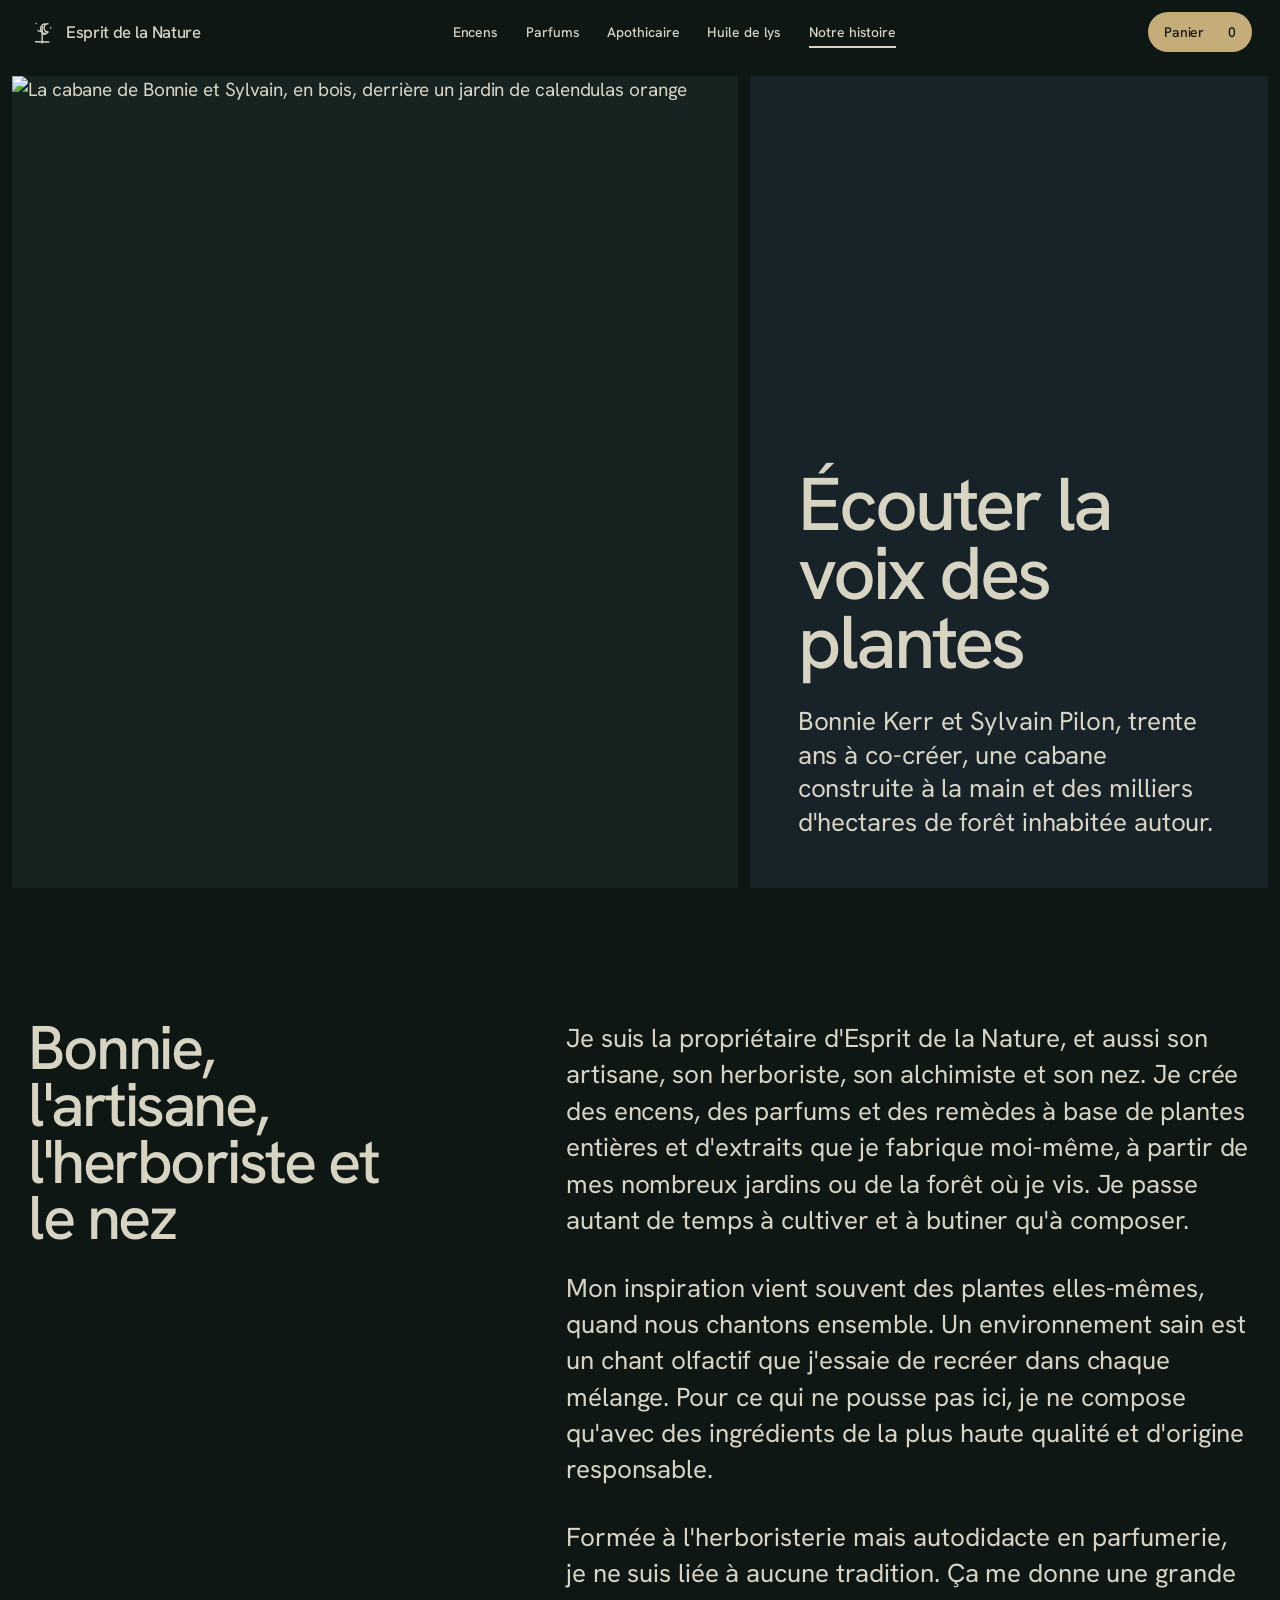
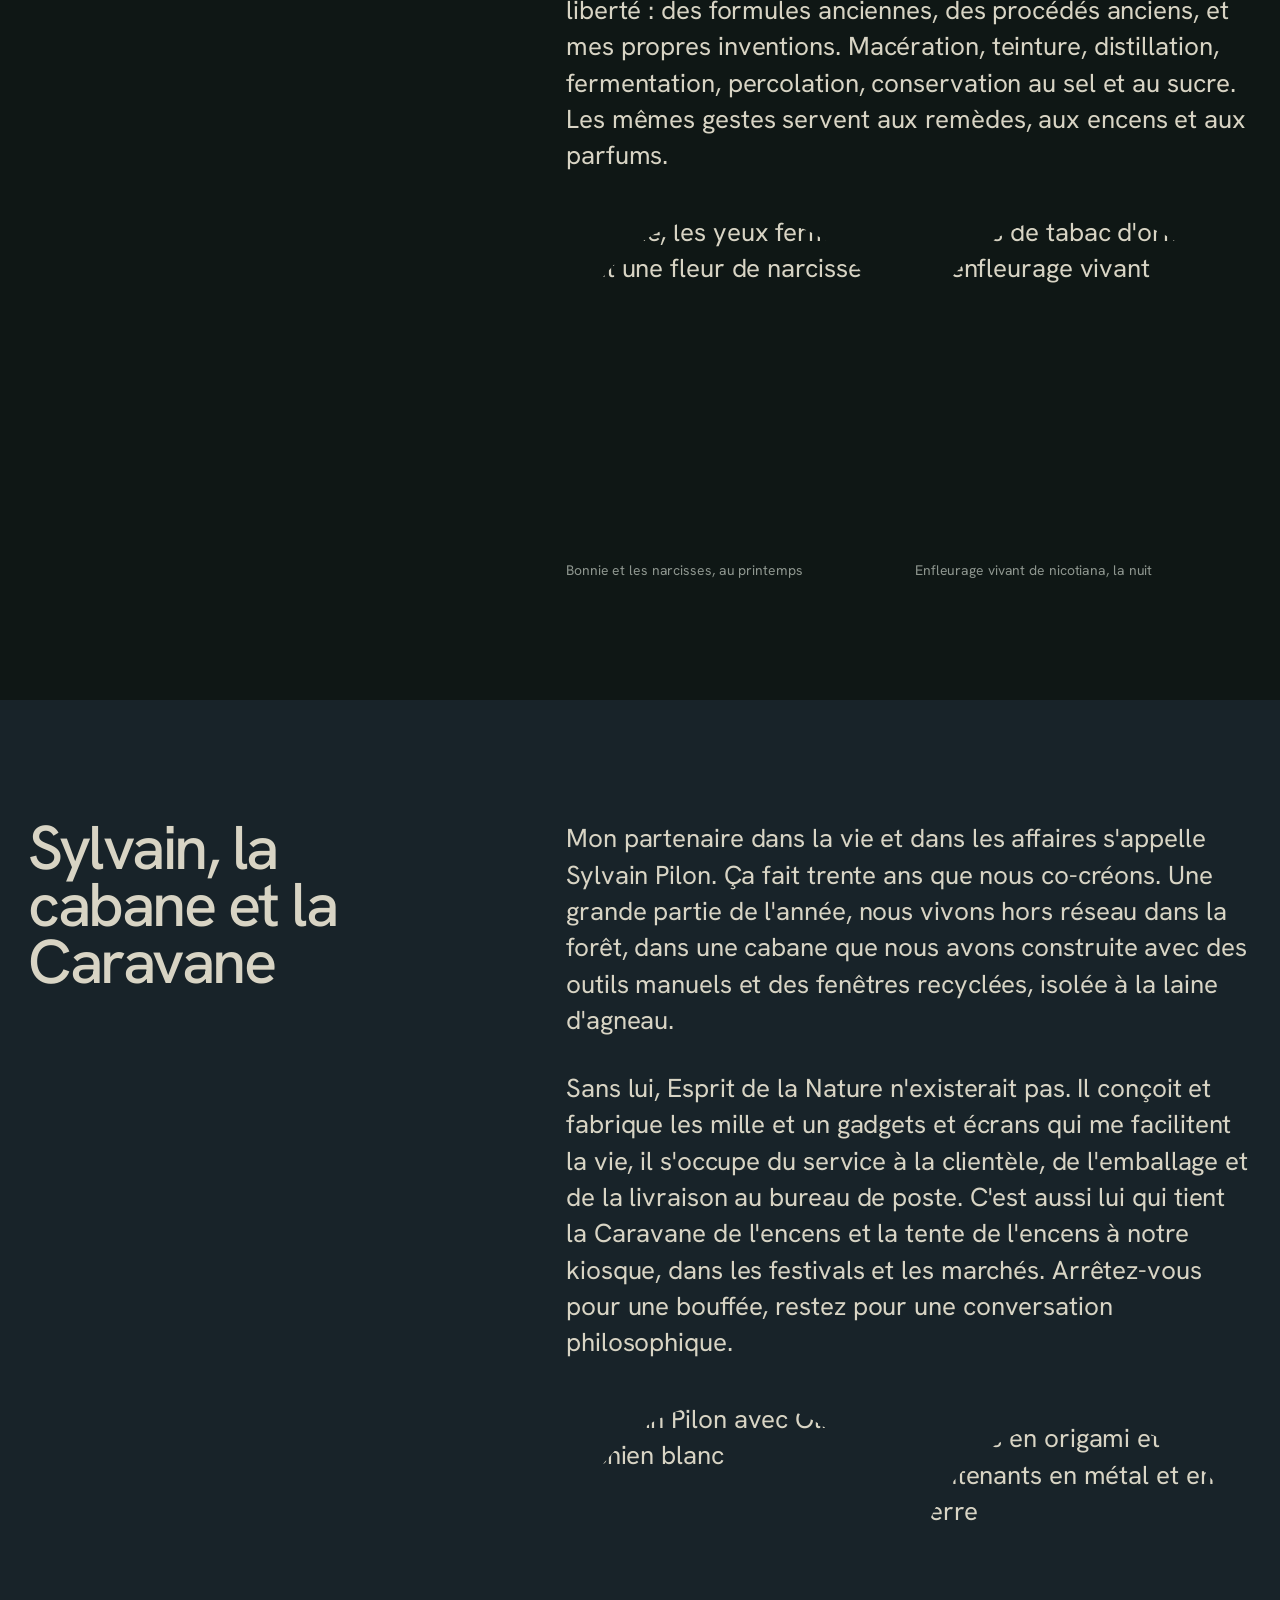
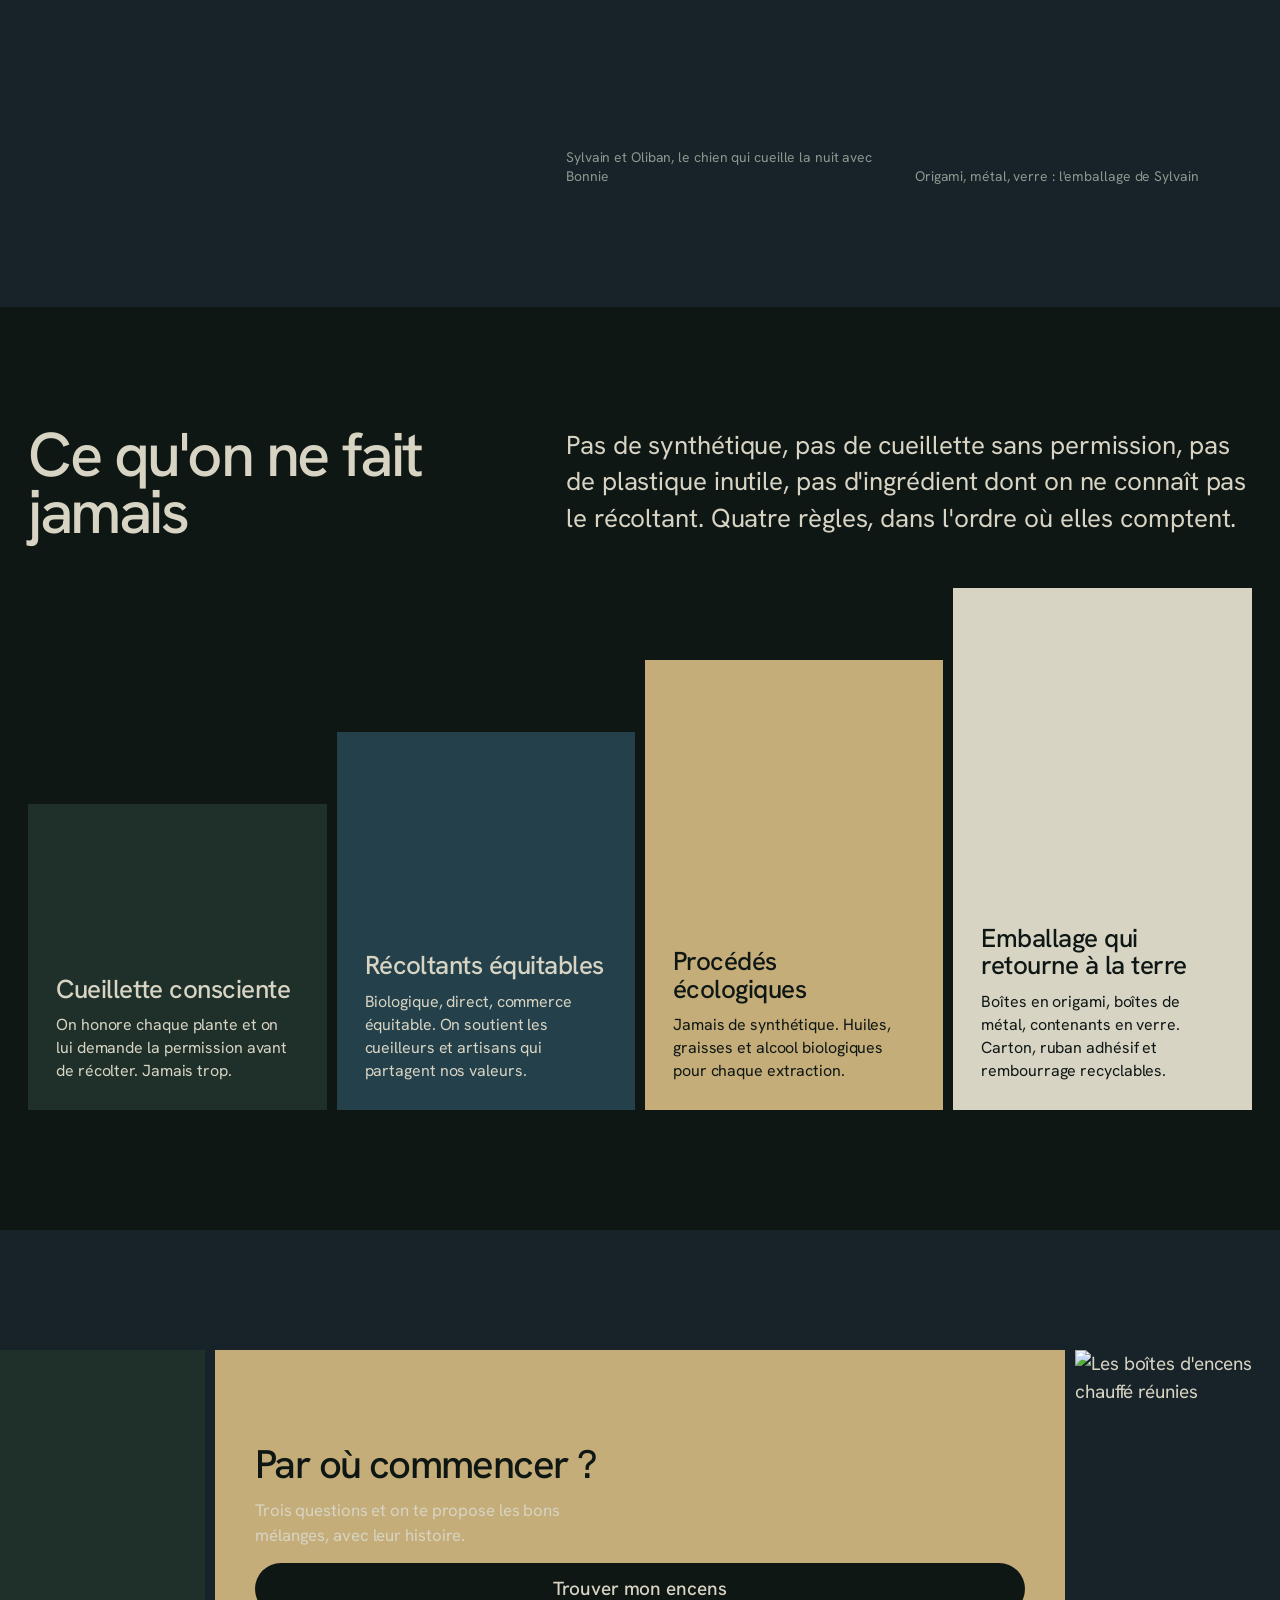
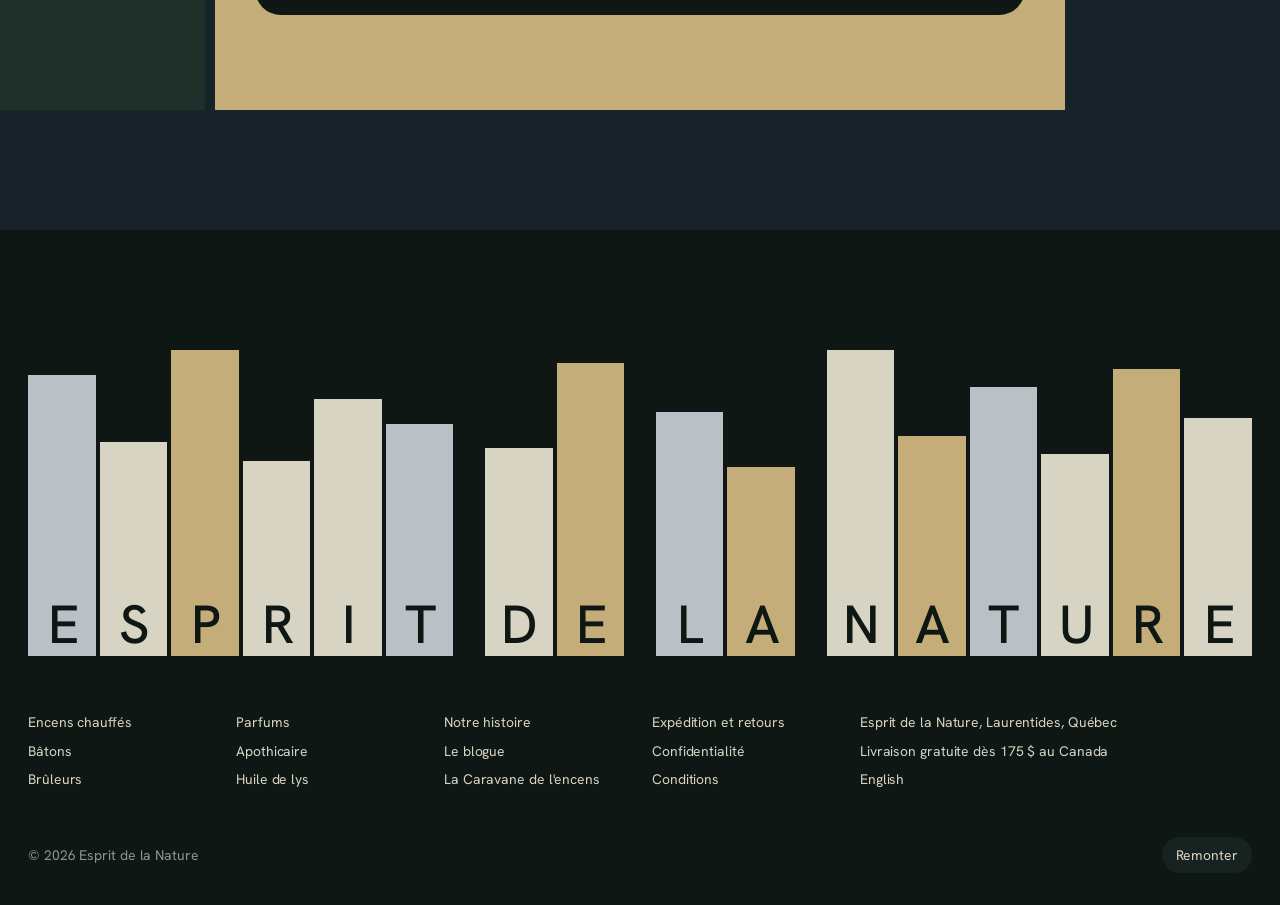
==== commit 15ca91b5: "Sigils plus abstraits Co-Authored-By: Claude Fable 5.1 <noreply@anthropic.com> Claude-Session: https" ====
--- a/histoire.html
+++ b/histoire.html
@@ -15,7 +15,7 @@
 
 <header class="nav" id="nav">
   <a class="nav__mark" href="index.html" aria-label="Esprit de la Nature, accueil">
-    <svg class="sig" style="width:28px;height:28px" viewBox="0 0 32 32" aria-hidden="true"><path d="M21 5c-3.2 1.1-5.3 4-5.1 7.4.2 3.6 3 6.4 6.6 6.4 1 0 2-.2 2.8-.6-1.3 2.4-3.9 3.9-6.8 3.7-4.2-.3-7.3-3.9-7-8.1.2-4 3.6-7.2 7.6-7.3"/><path d="M6 27l3.2-7.6L12.3 27"/><path d="M7.4 23.9h3.6"/><path d="M14.5 27l2.6-5.8 2.7 5.8"/></svg>
+    <svg class="sig" style="width:28px;height:28px" viewBox="0 0 32 32" aria-hidden="true"><path d="M16.2 28.5V9.8"/><path d="M11.4 14.3c1.5 1.1 3.2 1.4 4.8.9M20.9 17.6c-1.6 1-3.3 1.2-4.7.6"/><path d="M22.8 6.4c-2.7.4-4.6 2.7-4.4 5.3.2 2.4 2.1 4.2 4.5 4.3-.9 1.3-2.6 2-4.3 1.6-2.9-.6-4.7-3.4-4.1-6.3.5-2.6 2.9-4.5 5.5-4.6"/><path d="M8.6 27.1l15.2.3"/><path d="M9.3 6.1v.2M26 11.2v.2"/></svg>
     Esprit de la Nature
   </a>
   <nav class="nav__links" aria-label="Principale">
--- a/style.css
+++ b/style.css
@@ -66,8 +66,8 @@
 /* ---------- sigils ---------- */
 .sig{display:inline-block;width:1em;height:1em;vertical-align:-.12em;fill:none;stroke:currentColor;stroke-width:1.6;stroke-linecap:round;stroke-linejoin:round}
 .statement .sig{width:1.05em;height:1.05em;margin:0 .14em;color:var(--accent);stroke-width:1.8}
-.tile .sig{position:absolute;width:52%;height:52%;left:12%;bottom:12%;color:var(--accent);stroke-width:1.1}
-.tile--3 .sig{left:auto;right:12%;top:14%;bottom:auto}
+.tile .sig{position:absolute;width:40%;height:40%;left:10%;bottom:10%;color:var(--accent);stroke-width:1}
+.tile--3 .sig{left:auto;right:10%;top:12%;bottom:auto}
 .tile--1{background:var(--surface)}
 
 /* ---------- nav ---------- */
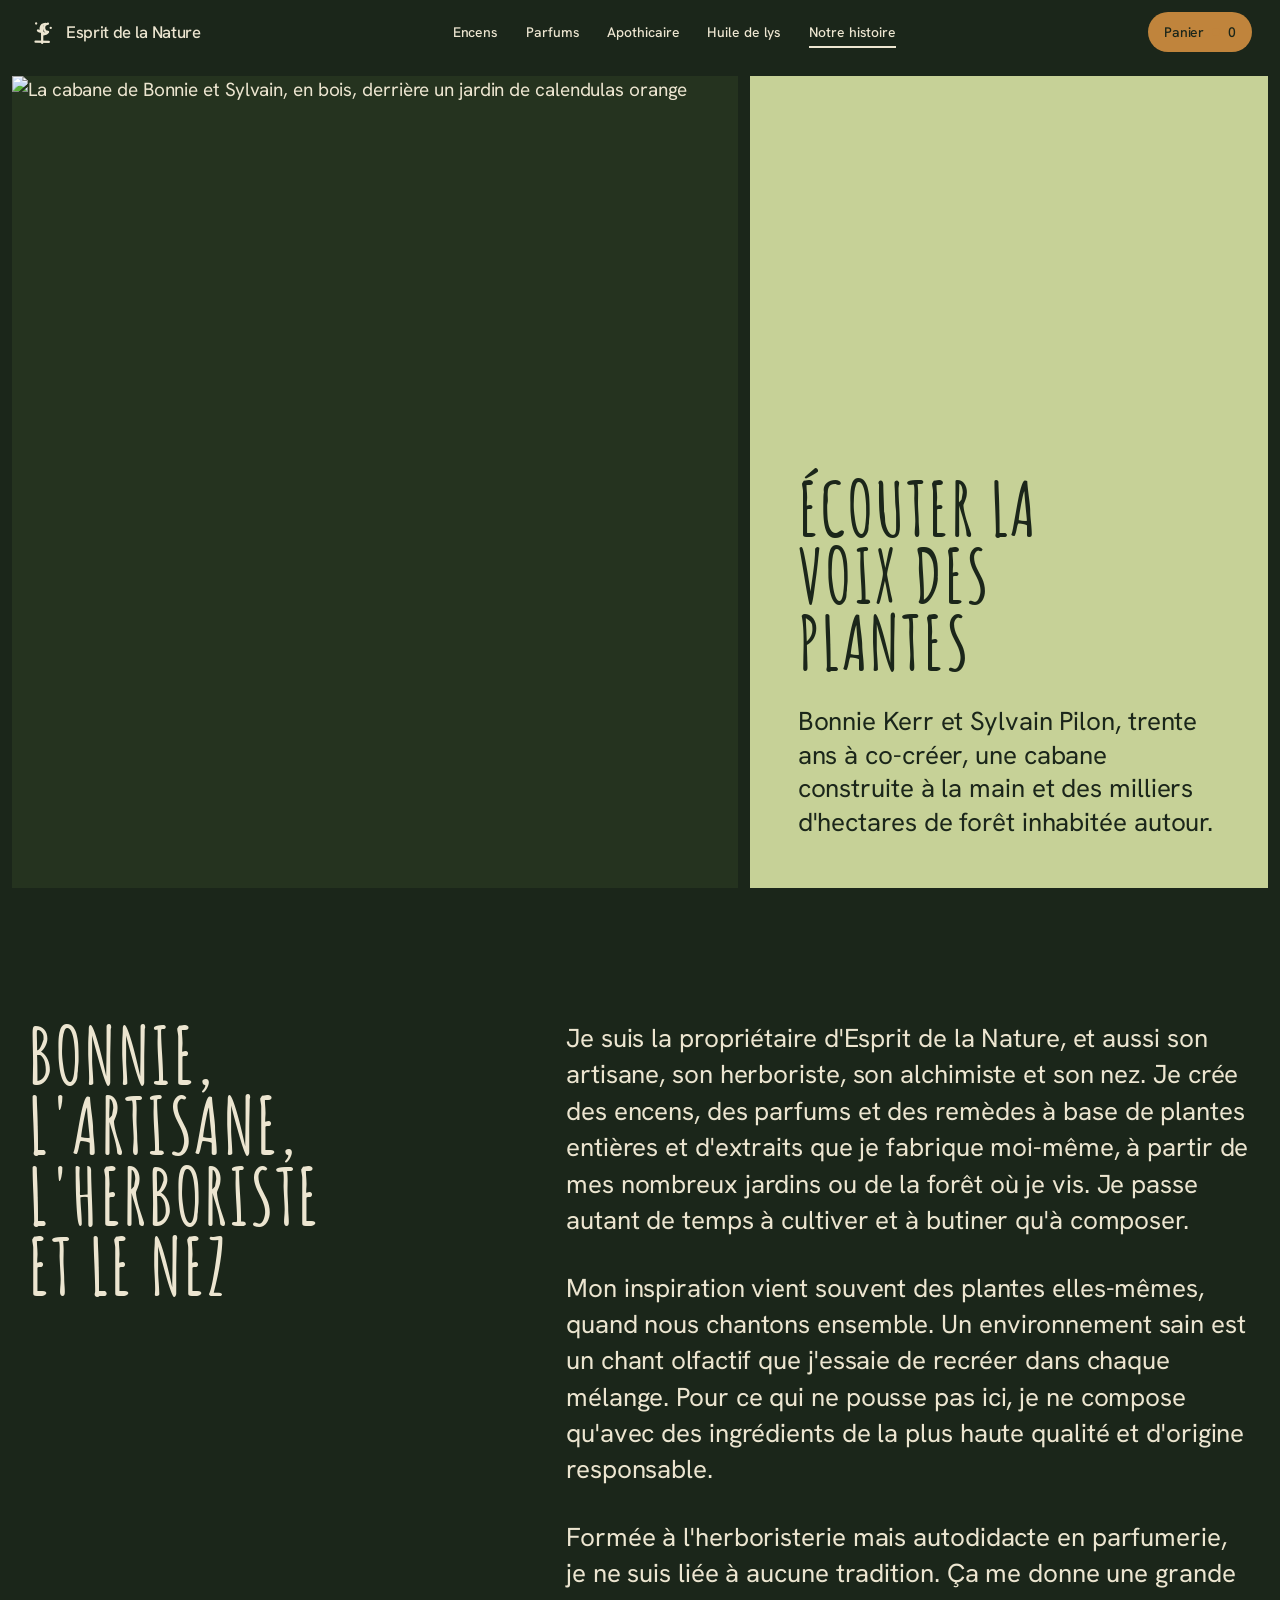
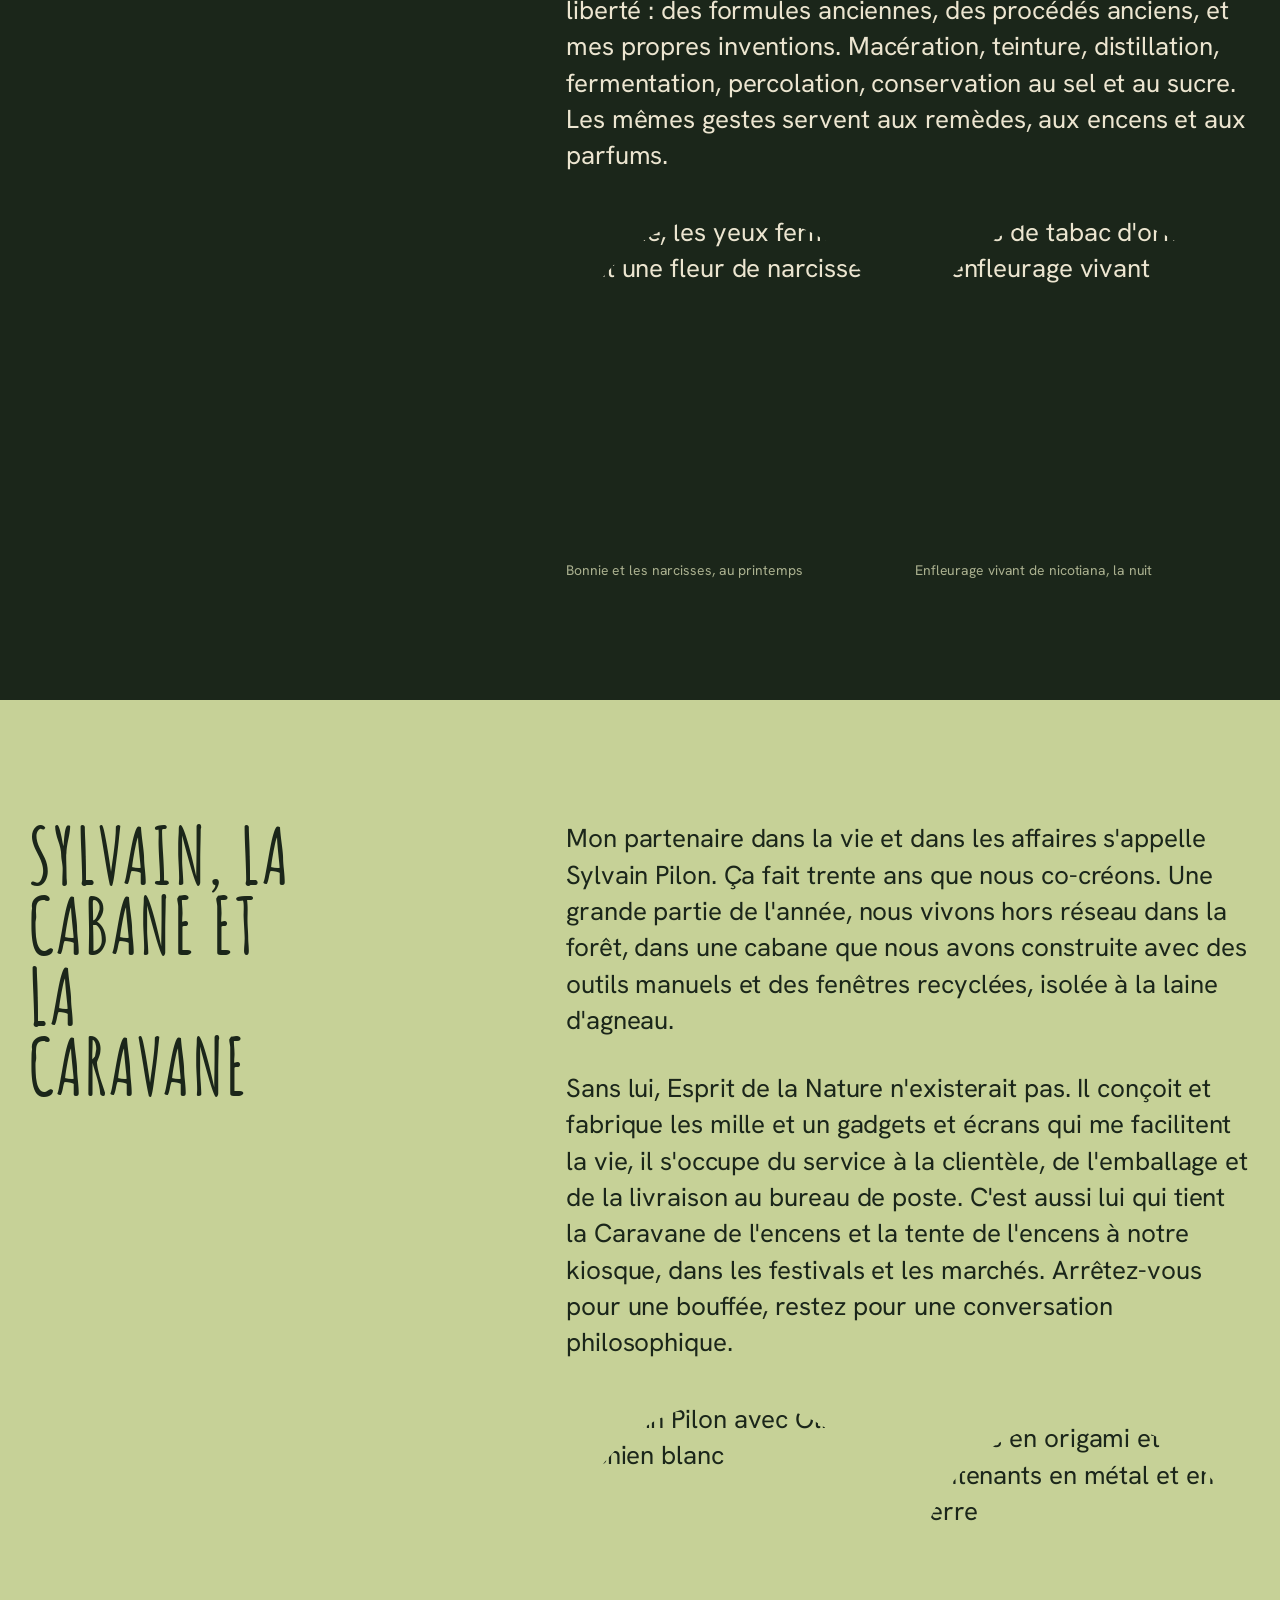
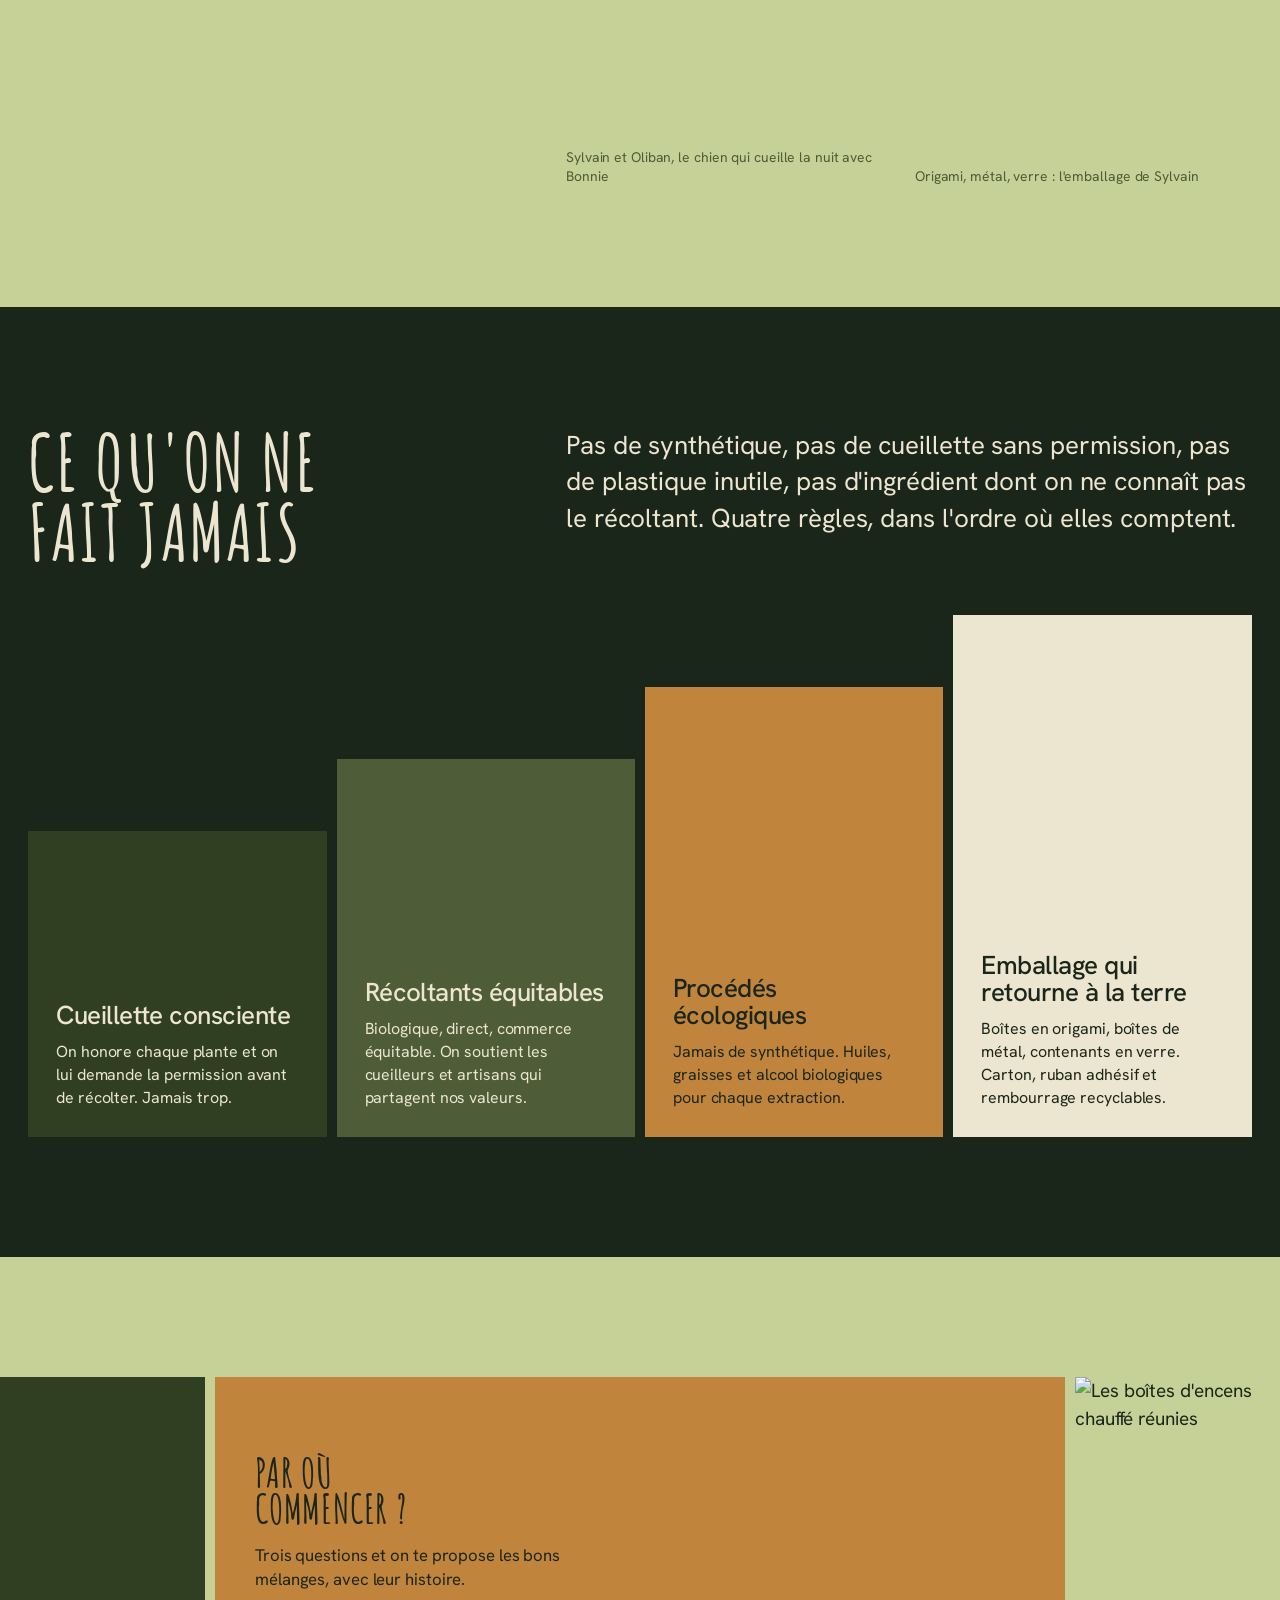
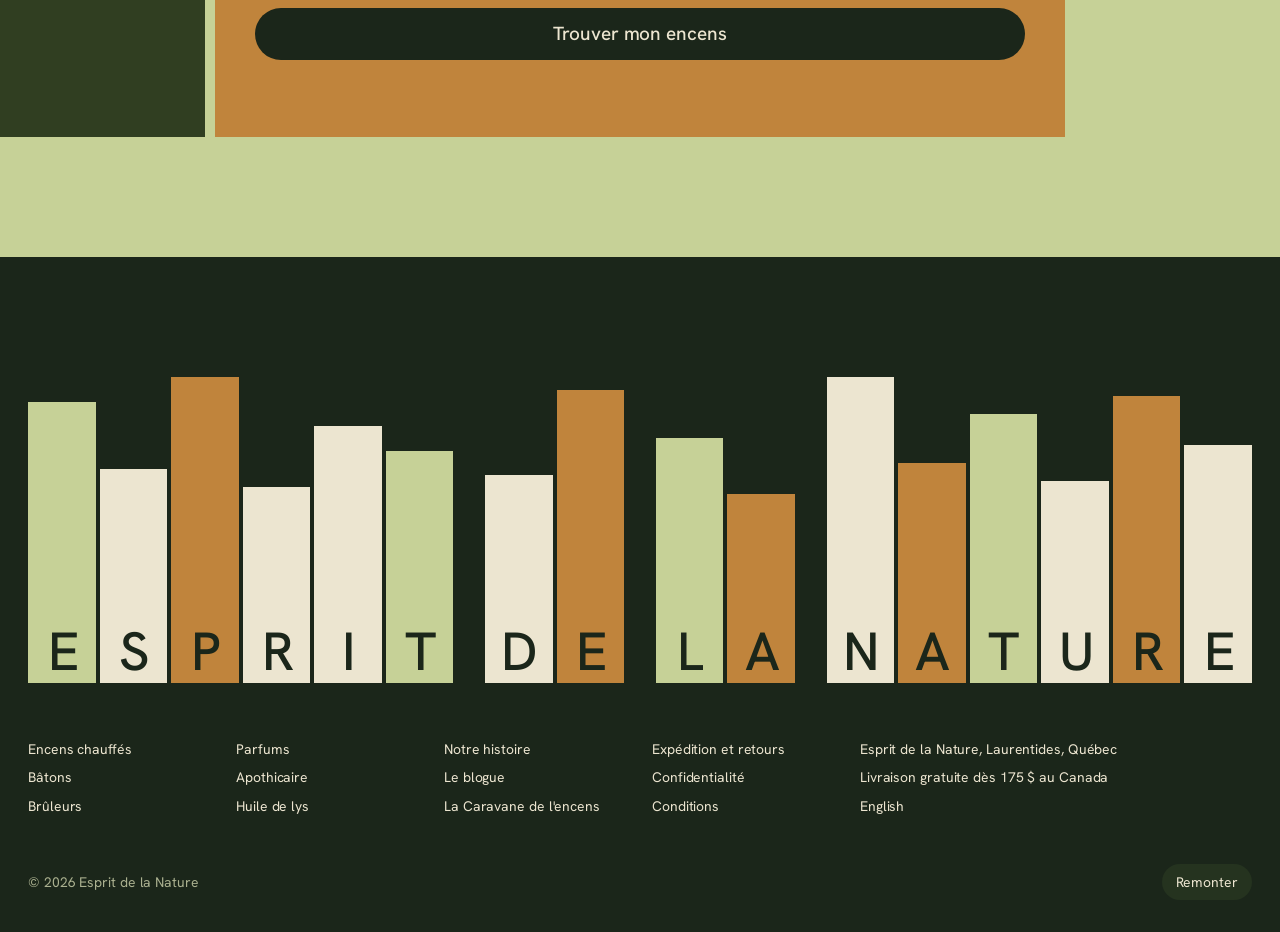
==== commit a54965b0: "Direction folk : lettrage manuscrit, hero pleine page, glyphes, palette sauge et ocre Co-Authored-By" ====
--- a/histoire.html
+++ b/histoire.html
@@ -7,8 +7,8 @@
 <meta name="description" content="Bonnie Kerr et Sylvain Pilon vivent hors réseau dans la forêt des Laurentides, dans une cabane construite à la main. Depuis trente ans, ils cueillent, macèrent et composent des encens et des parfums.">
 <link rel="preconnect" href="https://fonts.googleapis.com">
 <link rel="preconnect" href="https://fonts.gstatic.com" crossorigin>
-<link href="https://fonts.googleapis.com/css2?family=Hanken+Grotesk:wght@400;500&display=swap" rel="stylesheet">
-<link rel="stylesheet" href="style.css?v=3">
+<link href="https://fonts.googleapis.com/css2?family=Hanken+Grotesk:wght@400;500&family=Amatic+SC:wght@700&display=swap" rel="stylesheet">
+<link rel="stylesheet" href="style.css?v=5">
 <script>document.documentElement.classList.remove('no-js')</script>
 </head>
 <body>
@@ -124,6 +124,6 @@
 
 <script src="https://cdnjs.cloudflare.com/ajax/libs/gsap/3.12.5/gsap.min.js"></script>
 <script src="https://cdnjs.cloudflare.com/ajax/libs/gsap/3.12.5/ScrollTrigger.min.js"></script>
-<script src="main.js?v=3"></script>
+<script src="main.js?v=5"></script>
 </body>
 </html>
--- a/style.css
+++ b/style.css
@@ -3,16 +3,16 @@
    Palette tirée des photos : épinette, cire d'abeille, cuivre. */
 
 :root{
-  --bg:#0f1715;        /* forêt, la nuit */
-  --surface:#172320;
-  --ink:#d8d4c4;       /* argent de lune, doux */
-  --muted:#8e968f;
-  --accent:#c4ad78;    /* or de lune, voilé */
-  --accent-ink:#0f1715;
-  --paper:#182329;     /* clair de lune, bleu-nuit */
-  --paper-ink:#d8d4c4;
-  --paper-2:#213039;
-  --moss:#1e3029;
+  --bg:#1b261a;        /* mousse, la nuit */
+  --surface:#25331f;
+  --ink:#ece5d0;       /* crème */
+  --muted:#aab08f;
+  --accent:#c0843c;    /* ocre */
+  --accent-ink:#1b261a;
+  --paper:#c6d197;     /* sauge */
+  --paper-ink:#1b261a;
+  --paper-2:#b4c182;
+  --moss:#303e21;
 
   --m:clamp(16px,2.2vw,32px);     /* marge extérieure unique */
   --gap:120px;                     /* entre sections */
@@ -38,10 +38,11 @@
 img{display:block;max-width:100%;height:auto}
 a{color:inherit;text-decoration:none}
 button{font:inherit;color:inherit;background:none;border:0;cursor:pointer}
-h1,h2,h3{font-weight:500;letter-spacing:-.04em;line-height:.92}
-h1{font-size:var(--step-display)}
-h2{font-size:var(--step-head)}
-h3{font-size:var(--step-lead);letter-spacing:-.02em;line-height:1.1}
+h1,h2,h3,.hand{font-family:"Amatic SC","Hanken Grotesk",sans-serif;font-weight:700;letter-spacing:.02em;line-height:.9;text-transform:uppercase}
+h1{font-size:clamp(3.4rem,1rem + 8.5vw,9.5rem)}
+h2{font-size:clamp(2.8rem,1.2rem + 4.6vw,5.6rem)}
+h3{font-size:clamp(1.8rem,1rem + 1.6vw,2.6rem);line-height:1}
+.hand .l{display:inline-block;transform:rotate(var(--r,0)) translateY(var(--y,0))}
 p{max-width:62ch}
 ::selection{background:var(--accent);color:var(--accent-ink)}
 :focus-visible{outline:3px solid var(--accent);outline-offset:3px}
@@ -55,7 +56,7 @@
   background:var(--accent);color:var(--accent-ink);font-weight:500;
   transition:transform .18s var(--ease-out),background .18s;
 }
-.btn:hover{background:#d2bc88}
+.btn:hover{background:#d4964d}
 .btn:active{transform:scale(.97)}
 .btn--ghost{background:transparent;color:var(--ink);box-shadow:inset 0 0 0 2px currentColor}
 .btn--ghost:hover{background:var(--ink);color:var(--bg)}
@@ -64,11 +65,16 @@
 .dot{display:inline-block;width:.55em;height:.55em;border-radius:50%;background:var(--accent);vertical-align:middle;margin-right:.5em}
 
 /* ---------- sigils ---------- */
-.sig{display:inline-block;width:1em;height:1em;vertical-align:-.12em;fill:none;stroke:currentColor;stroke-width:1.6;stroke-linecap:round;stroke-linejoin:round}
-.statement .sig{width:1.05em;height:1.05em;margin:0 .14em;color:var(--accent);stroke-width:1.8}
-.tile .sig{position:absolute;width:40%;height:40%;left:10%;bottom:10%;color:var(--accent);stroke-width:1}
-.tile--3 .sig{left:auto;right:10%;top:12%;bottom:auto}
-.tile--1{background:var(--surface)}
+.sig{display:inline-block;width:1em;height:1em;vertical-align:-.12em;fill:none;stroke:currentColor;stroke-width:2.6;stroke-linecap:round;stroke-linejoin:round}
+.statement .sig{width:1.1em;height:1.1em;margin:0 .14em;color:var(--ink);stroke-width:2.8}
+.tile .sig{position:absolute;width:46%;height:46%;left:8%;bottom:8%;color:var(--ink);stroke-width:1.6;transform:rotate(-4deg)}
+.tile--2 .sig{left:auto;right:10%;bottom:14%;transform:rotate(3deg)}
+.tile--3 .sig{left:auto;right:10%;top:10%;bottom:auto;transform:rotate(-2deg)}
+.tile--1{background:var(--moss)}
+.tile--2{background:#4e5c37}
+.tile--3{background:var(--accent)}
+.glyphs{position:absolute;inset:0;pointer-events:none;color:var(--ink)}
+.glyphs .sig{position:absolute;stroke-width:2.2}
 
 /* ---------- nav ---------- */
 .nav{
@@ -97,30 +103,24 @@
 .menu small{font-size:var(--step-body);color:var(--muted);margin-top:24px;letter-spacing:0}
 
 /* ---------- hero : carte à côté de la pièce ---------- */
-.hero{
-  display:grid;grid-template-columns:minmax(0,1fr) minmax(0,1fr);gap:12px;
-  padding:76px 12px 12px;min-height:100svh;
-}
-.hero__card{
-  min-width:0;background:var(--paper);color:var(--paper-ink);
-  display:flex;flex-direction:column;justify-content:space-between;
-  padding:0 0 40px;min-height:calc(100svh - 88px);
-}
+.hero{position:relative;min-height:100svh;padding:0;display:block}
+.hero__card{position:relative;z-index:2;min-height:100svh;display:flex;flex-direction:column;justify-content:flex-end;padding:120px var(--m) 32px;color:var(--ink)}
 .hero__band{display:none}
 .hero__band i{flex:0 0 56px;height:56px;border-radius:50%;background:var(--accent);transform:scale(.36)}
 .hero__band i:nth-child(even){background:transparent;box-shadow:inset 0 0 0 5px var(--accent)}
-.hero__body{padding:40px 48px 0}
-.hero__body h1{margin:28px 0 36px;max-width:12ch;font-size:clamp(2.6rem,1rem + 4.6vw,5.2rem)}
-.hero__body p{font-size:var(--step-lead);line-height:1.3;max-width:34ch;margin-bottom:40px}
+.hero__body{padding:0;max-width:62%}
+.hero__body h1{margin:20px 0 28px;max-width:12ch}
+.hero__body h1 .l:nth-child(3n){--r:-2.5deg;--y:.04em}.hero__body h1 .l:nth-child(4n+1){--r:2deg;--y:-.03em}.hero__body h1 .l:nth-child(5n+2){--r:-1deg;--y:.06em}
+.hero__body p{font-size:var(--step-lead);line-height:1.3;max-width:30ch;margin-bottom:32px}
 .hero__word{font-size:var(--step-lead);font-weight:500;letter-spacing:-.02em;display:flex;align-items:center;gap:10px}
-.hero__foot{display:flex;gap:28px;padding:0 48px;font-size:var(--step-small);font-weight:500}
+.hero__foot{display:flex;gap:28px;padding:40px 0 0;font-size:var(--step-small);font-weight:500}
 .hero__foot a{padding:6px 0;position:relative}
 .hero__foot a::after{content:"";position:absolute;left:0;right:100%;bottom:0;height:2px;background:currentColor;transition:right .25s var(--ease-out)}
 .hero__foot a:hover::after{right:0}
-.hero__room{position:sticky;top:76px;height:calc(100svh - 88px);overflow:hidden;background:var(--surface)}
+.hero__room{position:absolute;inset:0;overflow:hidden;background:var(--surface);margin:0}
 .hero__room img{position:absolute;inset:0;width:100%;height:100%;object-fit:cover;opacity:0;transition:opacity 1.6s ease}
 .hero__room img.is-on{opacity:1}
-.hero__room figcaption{position:absolute;left:24px;bottom:20px;font-size:var(--step-small);color:var(--ink);background:rgba(11,19,16,.72);padding:6px 12px;border-radius:999px}
+.hero__room figcaption{position:absolute;right:24px;bottom:20px;font-size:var(--step-small);color:var(--ink);font-family:"Amatic SC",sans-serif;font-weight:700;font-size:1.3rem;letter-spacing:.03em}
 /* fumée */
 .smoke{position:absolute;left:50%;bottom:36%;width:140px;height:60%;transform:translateX(-50%);pointer-events:none;opacity:.9}
 .smoke path{fill:none;stroke:var(--ink);stroke-width:1.4;stroke-linecap:round;stroke-dasharray:900;stroke-dashoffset:900;opacity:.55}
@@ -129,7 +129,7 @@
 .section{padding:var(--gap) var(--m)}
 .on-paper{background:var(--paper);color:var(--paper-ink)}
 .on-paper p{color:var(--paper-ink)}
-.on-paper .muted{color:var(--muted)}
+.on-paper .muted{color:#4e5c37}
 .muted{color:var(--muted)}
 
 /* intro : énoncé avec vignettes dans la ligne */
@@ -196,13 +196,13 @@
 .menu-cat:first-child{padding-top:0}
 .menu-cat__head{display:flex;justify-content:space-between;align-items:baseline;margin-bottom:40px}
 .menu-cat__head h3{font-size:clamp(2rem,1.2rem + 2.8vw,3.1rem);letter-spacing:-.04em;line-height:.95;font-weight:500}
-.menu-cat__head span{font-size:1rem;color:var(--muted)}
+.menu-cat__head span{font-size:1rem;color:#4e5c37}
 .items{display:grid;grid-template-columns:1fr 1fr;column-gap:64px;row-gap:36px}
 .item{display:grid;grid-template-columns:64px 1fr;gap:20px;align-items:start}
 .item .ring{width:64px;background:var(--paper-2)}
 .item__t{display:flex;justify-content:space-between;gap:16px;font-weight:500;font-size:1.1rem;letter-spacing:-.01em}
 .item__t span{white-space:nowrap}
-.item p{font-size:.95rem;color:var(--muted);max-width:38ch;margin-top:4px}
+.item p{font-size:.95rem;color:#3f4a2e;max-width:38ch;margin-top:4px}
 .item small{display:block;color:var(--accent);font-size:.9rem;margin-top:4px}
 .item a:hover .item__t{text-decoration:underline;text-underline-offset:3px}
 
@@ -228,9 +228,9 @@
 .coupon__l h2{font-size:clamp(1.75rem,1.2rem + 2vw,2.75rem);max-width:12ch}
 .coupon__l p{max-width:34ch;font-size:1rem}
 .coupon__r{padding:48px 48px 48px 40px;border-left:5px dotted var(--bg);display:flex;flex-direction:column;gap:10px}
-.coupon__r input,.coupon__r textarea{width:100%;min-height:52px;border:0;background:#d9c79a;color:var(--accent-ink);padding:14px 16px;font:inherit;font-size:1rem}
+.coupon__r input,.coupon__r textarea{width:100%;min-height:52px;border:0;background:#d8a86a;color:var(--accent-ink);padding:14px 16px;font:inherit;font-size:1rem}
 .coupon__r textarea{min-height:52px;resize:vertical}
-.coupon__r input::placeholder,.coupon__r textarea::placeholder{color:#4a3d16}
+.coupon__r input::placeholder,.coupon__r textarea::placeholder{color:#4a2e14}
 .coupon__r button{min-height:56px;background:var(--bg);color:var(--ink);font-weight:500;margin-top:auto}
 .sr{position:absolute;width:1px;height:1px;overflow:hidden;clip:rect(0 0 0 0)}
 
@@ -241,8 +241,8 @@
 .cta__main{grid-column:3/11;background:var(--accent);color:var(--accent-ink);display:flex;flex-direction:column;justify-content:center;padding:40px;gap:16px}
 .cta__main h2{font-size:clamp(1.75rem,1.2rem + 2vw,2.5rem);max-width:16ch}
 .cta__main p{max-width:40ch;font-size:1.05rem}
-.cta__form{display:flex;width:min(420px,100%);background:#f1ecd9;border-radius:999px;padding:4px;margin-top:8px}
-.cta__form input{flex:1;border:0;background:transparent;padding:0 18px;font:inherit;font-size:1rem;color:#0b1310;min-width:0}
+.cta__form{display:flex;width:min(420px,100%);background:var(--ink);border-radius:999px;padding:4px;margin-top:8px}
+.cta__form input{flex:1;border:0;background:transparent;padding:0 18px;font:inherit;font-size:1rem;color:#1b261a;min-width:0}
 .cta__form button{min-height:48px;padding:0 20px;border-radius:999px;background:var(--bg);color:var(--ink);font-weight:500}
 .cta__b{grid-column:11/13;overflow:hidden}
 .cta__b img{width:100%;height:100%;object-fit:cover}
@@ -253,7 +253,7 @@
 .blocks span{flex:1;display:flex;align-items:flex-end;justify-content:center;color:var(--bg);font-weight:500;font-size:clamp(1.2rem,4.2vw,5rem);letter-spacing:-.04em;line-height:1;padding-bottom:.08em;background:var(--ink)}
 .blocks span.g{flex:.35;background:transparent}
 .blocks span:nth-child(3n){background:var(--accent)}
-.blocks span:nth-child(5n+1){background:#b9c0c6}
+.blocks span:nth-child(5n+1){background:var(--paper)}
 .footer__grid{display:grid;grid-template-columns:repeat(12,1fr);gap:24px;margin-top:56px;font-size:var(--step-small)}
 .footer__grid ul{list-style:none;display:flex;flex-direction:column;gap:8px}
 .footer__grid>ul:nth-child(1){grid-column:1/3}.footer__grid>ul:nth-child(2){grid-column:3/5}.footer__grid>ul:nth-child(3){grid-column:5/7}.footer__grid>ul:nth-child(4){grid-column:7/9}
@@ -276,7 +276,7 @@
 .qty button{width:48px;height:52px;font-size:1.3rem}
 .qty output{min-width:32px;text-align:center;font-weight:500}
 .price-big{font-size:var(--step-lead);font-weight:500}
-.prod__meta{font-size:var(--step-small);color:var(--muted);display:flex;gap:24px;flex-wrap:wrap}
+.prod__meta{font-size:var(--step-small);color:#4e5c37;display:flex;gap:24px;flex-wrap:wrap}
 .story{display:grid;grid-template-columns:5fr 7fr;gap:48px}
 .story h2{max-width:12ch}
 .story__txt p+p{margin-top:1.2em}
@@ -307,13 +307,13 @@
 .chap__fig{margin-top:40px;display:grid;grid-template-columns:1fr 1fr;gap:12px;align-items:end}
 .chap__fig .ring{width:100%}
 .chap__fig figcaption{font-size:var(--step-small);color:var(--muted);margin-top:10px}
-.on-paper .chap__fig figcaption{color:var(--muted)}
+.on-paper .chap__fig figcaption{color:#4e5c37}
 .vals{display:grid;grid-template-columns:repeat(12,1fr);gap:10px;align-items:end;margin-top:48px}
 .val{padding:28px;display:flex;flex-direction:column;justify-content:flex-end;gap:10px;color:var(--ink)}
 .val b{font-weight:500;font-size:var(--step-lead);letter-spacing:-.02em;line-height:1.05}
 .val p{font-size:1rem;max-width:30ch;color:var(--ink)}
 .val--1{grid-column:1/4;height:34vh;background:var(--moss)}
-.val--2{grid-column:4/7;height:42vh;background:#24404a}
+.val--2{grid-column:4/7;height:42vh;background:#4e5c37}
 .val--3{grid-column:7/10;height:50vh;background:var(--accent);color:var(--accent-ink)}
 .val--3 p{color:var(--accent-ink)}
 .val--4{grid-column:10/13;height:58vh;background:var(--ink);color:var(--bg)}
@@ -335,13 +335,11 @@
   :root{--gap:88px}
   .nav__links{display:none}
   .nav__burger{display:inline-flex}
-  .hero{grid-template-columns:minmax(0,1fr);padding-top:76px;min-height:0}
-  .hero__room{position:relative;top:0;height:48svh;order:-1}
-  .hero__card{margin-top:-24px;min-height:0;padding-bottom:32px}
-  .hero__band{height:40px}.hero__band i{flex-basis:40px;height:40px}
-  .hero__body{padding:28px 24px 0}
-  .hero__body h1{font-size:clamp(2.4rem,9vw,3.4rem)}
-  .hero__foot{padding:24px 24px 0;flex-wrap:wrap;gap:16px}
+  .hero__card{padding:100px 20px 28px}
+  .hero__body{max-width:100%}
+  .hero__body h1{font-size:clamp(3rem,15vw,4.6rem)}
+  .hero__foot{padding:24px 0 0;flex-wrap:wrap;gap:16px}
+  .hero__room figcaption{display:none}
   .smoke{display:none}
   .statement{padding:96px 20px;justify-content:flex-start}
   .statement p{max-width:100%;text-align:left;font-size:clamp(1.4rem,6.6vw,1.75rem);line-height:1.2}
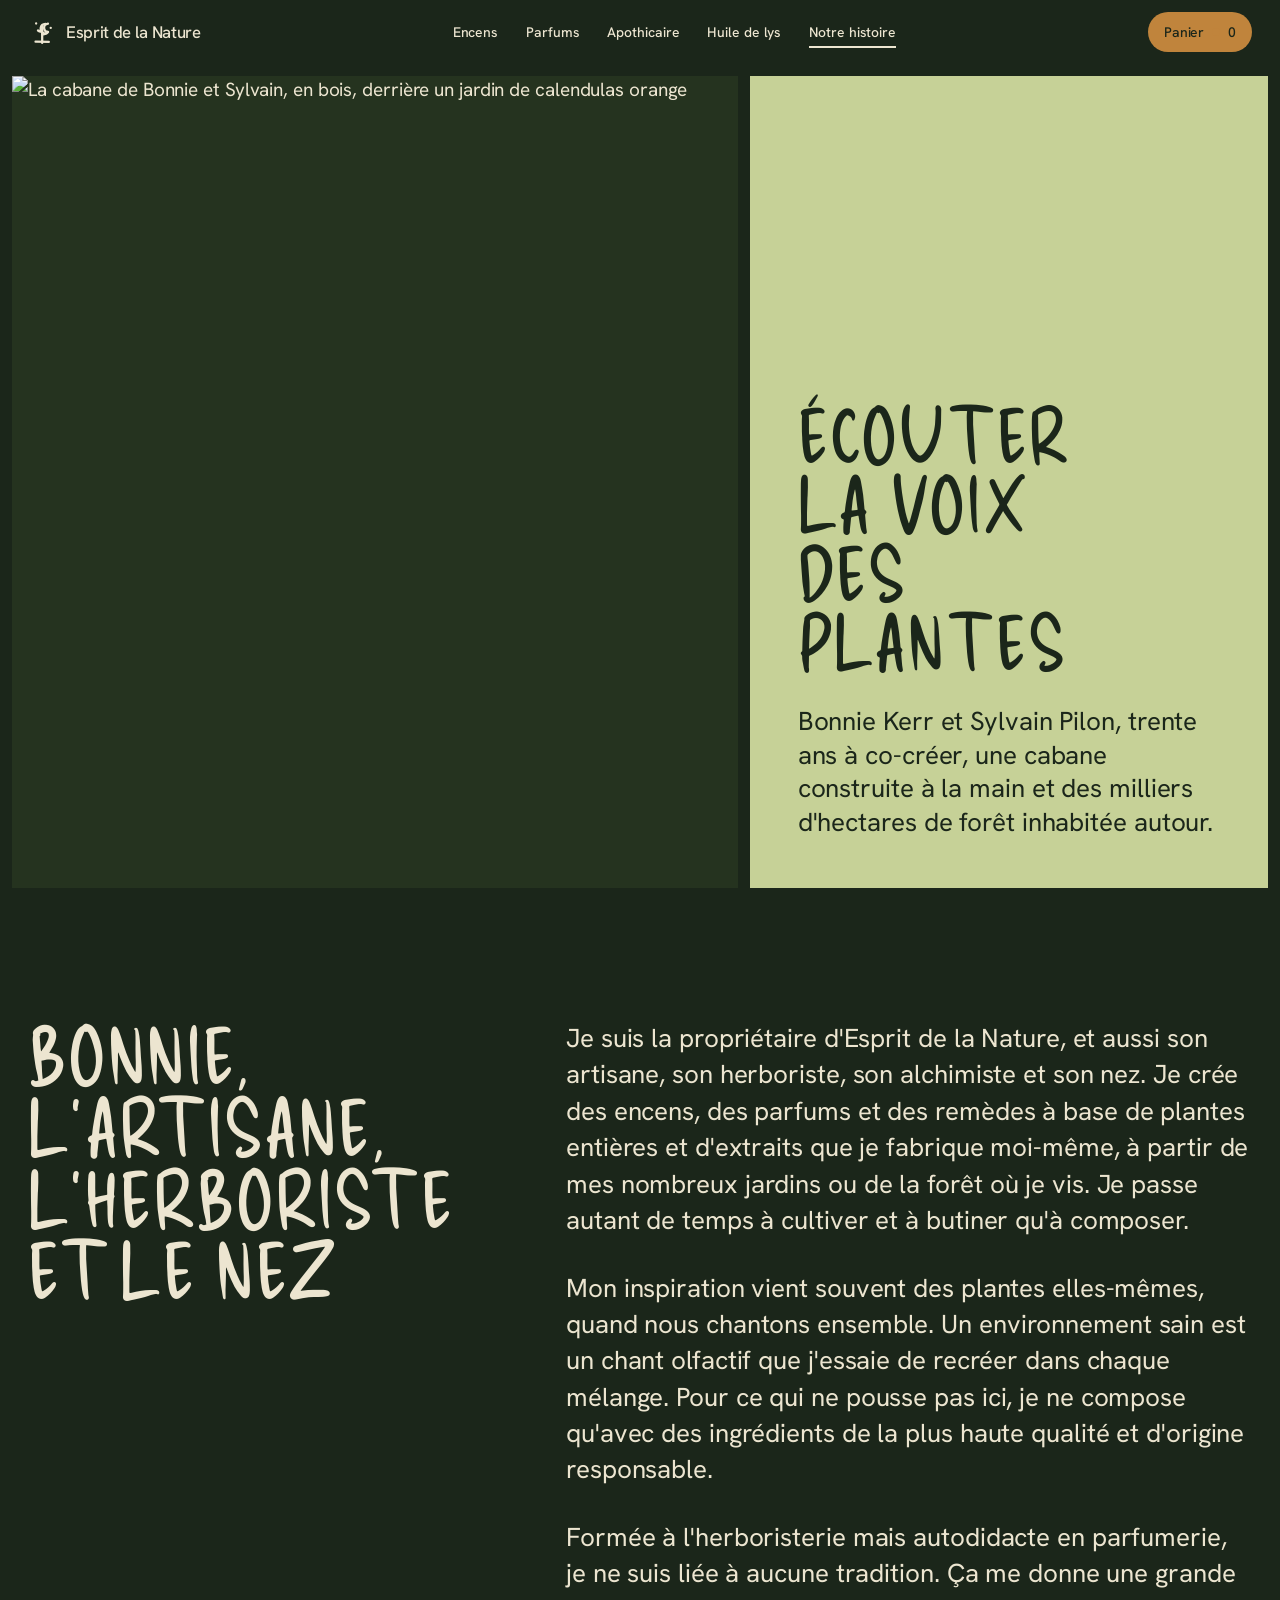
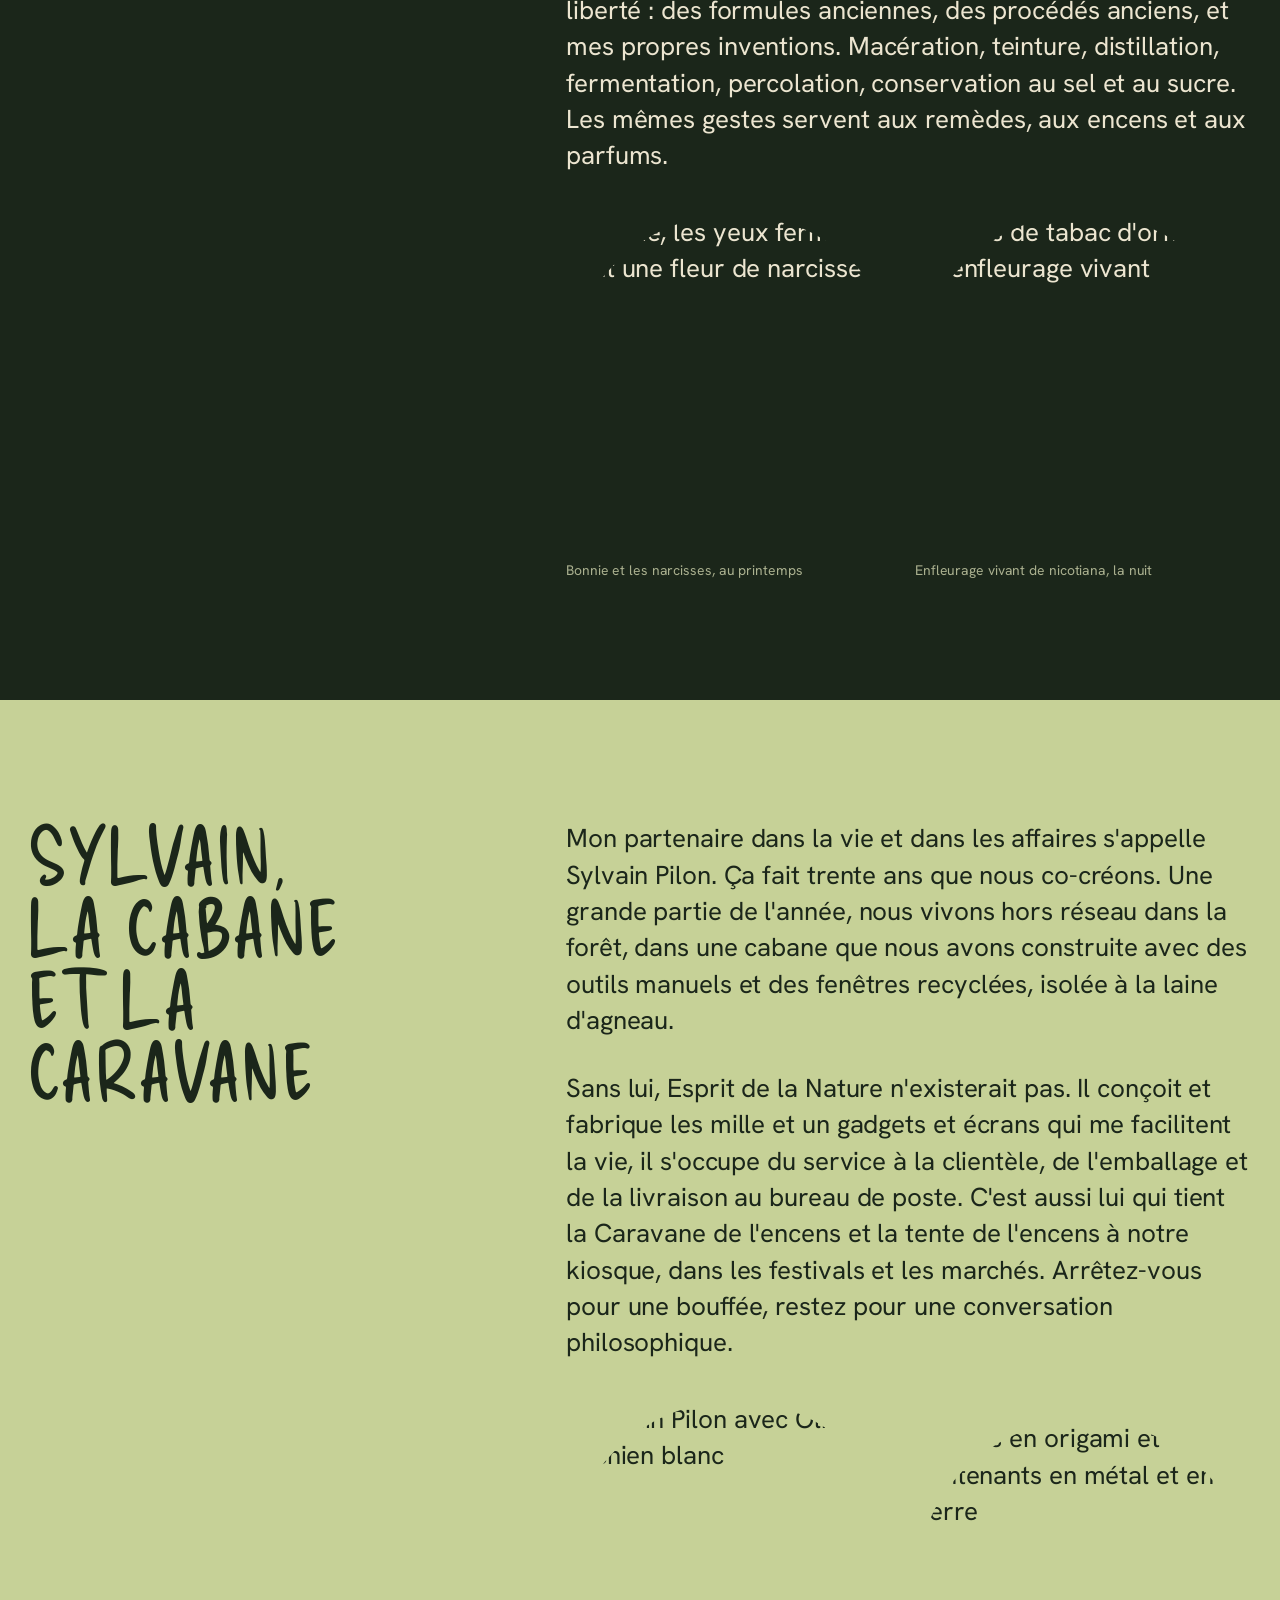
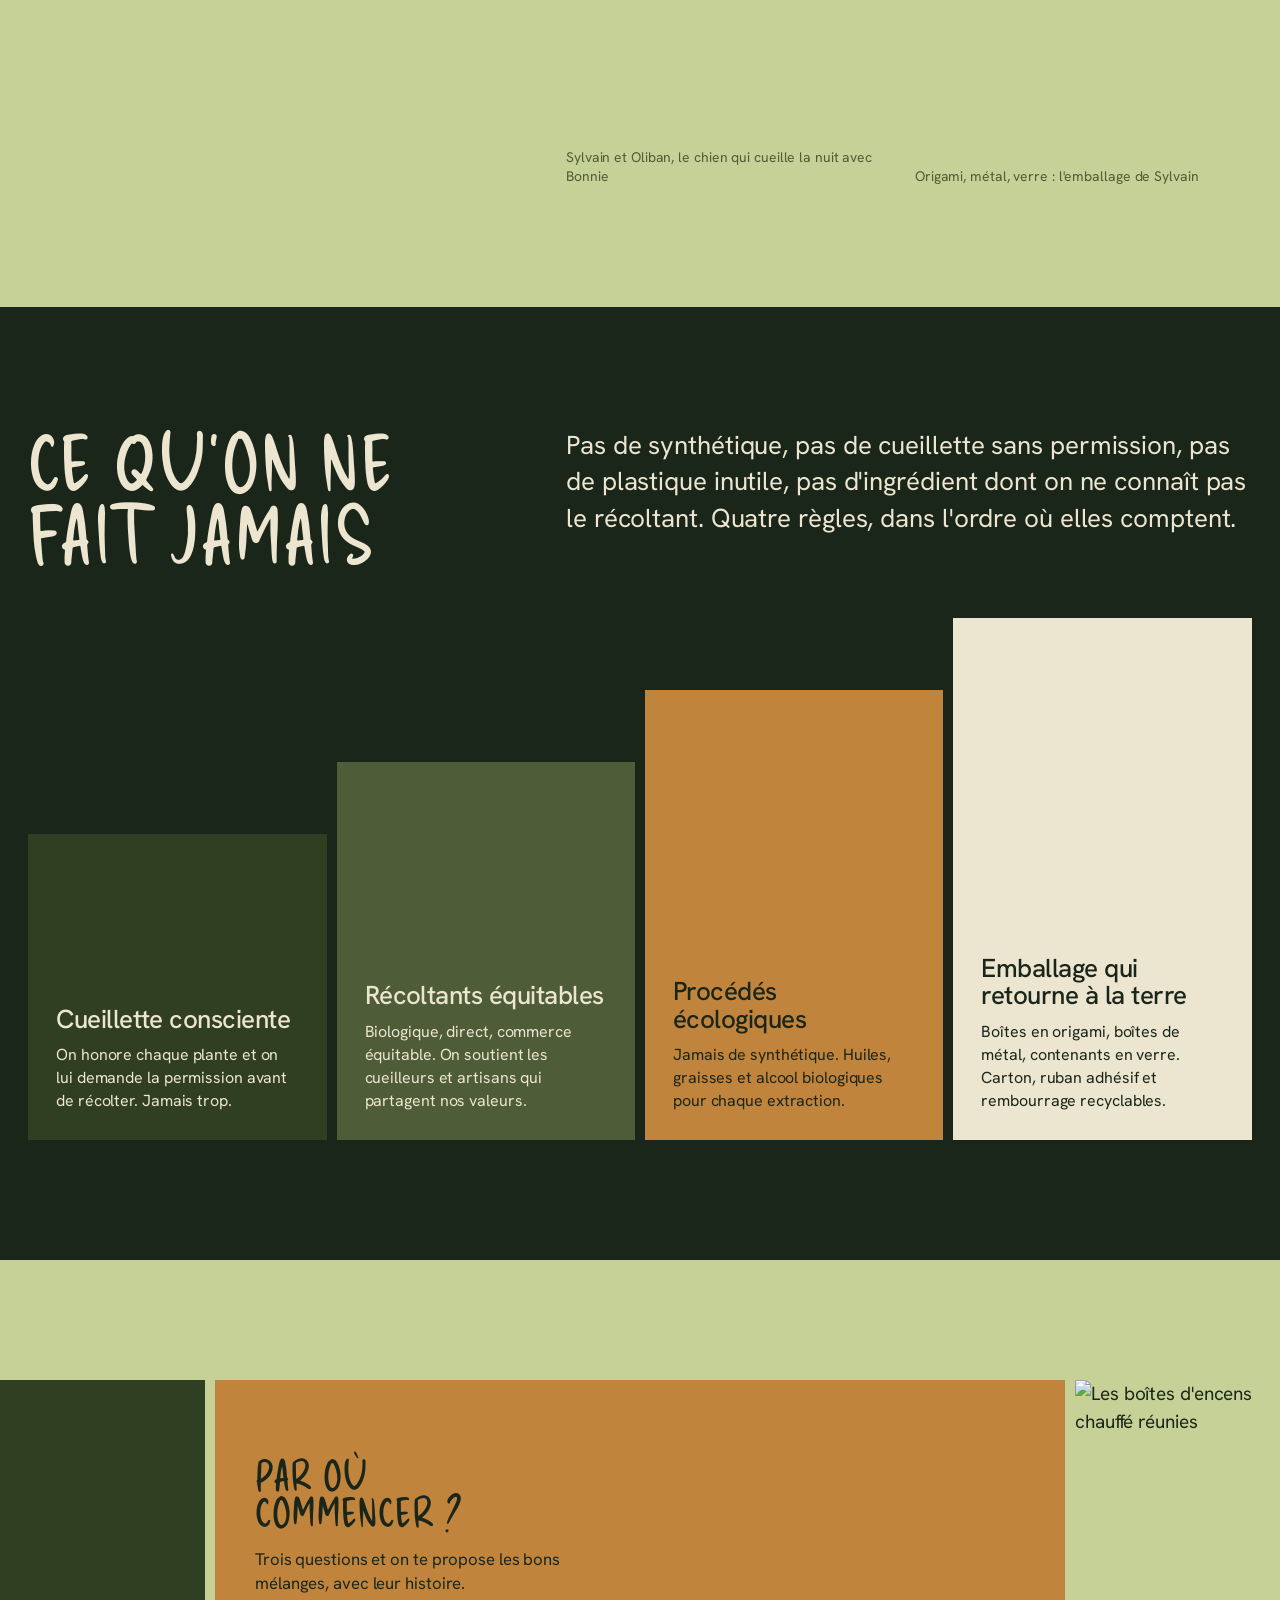
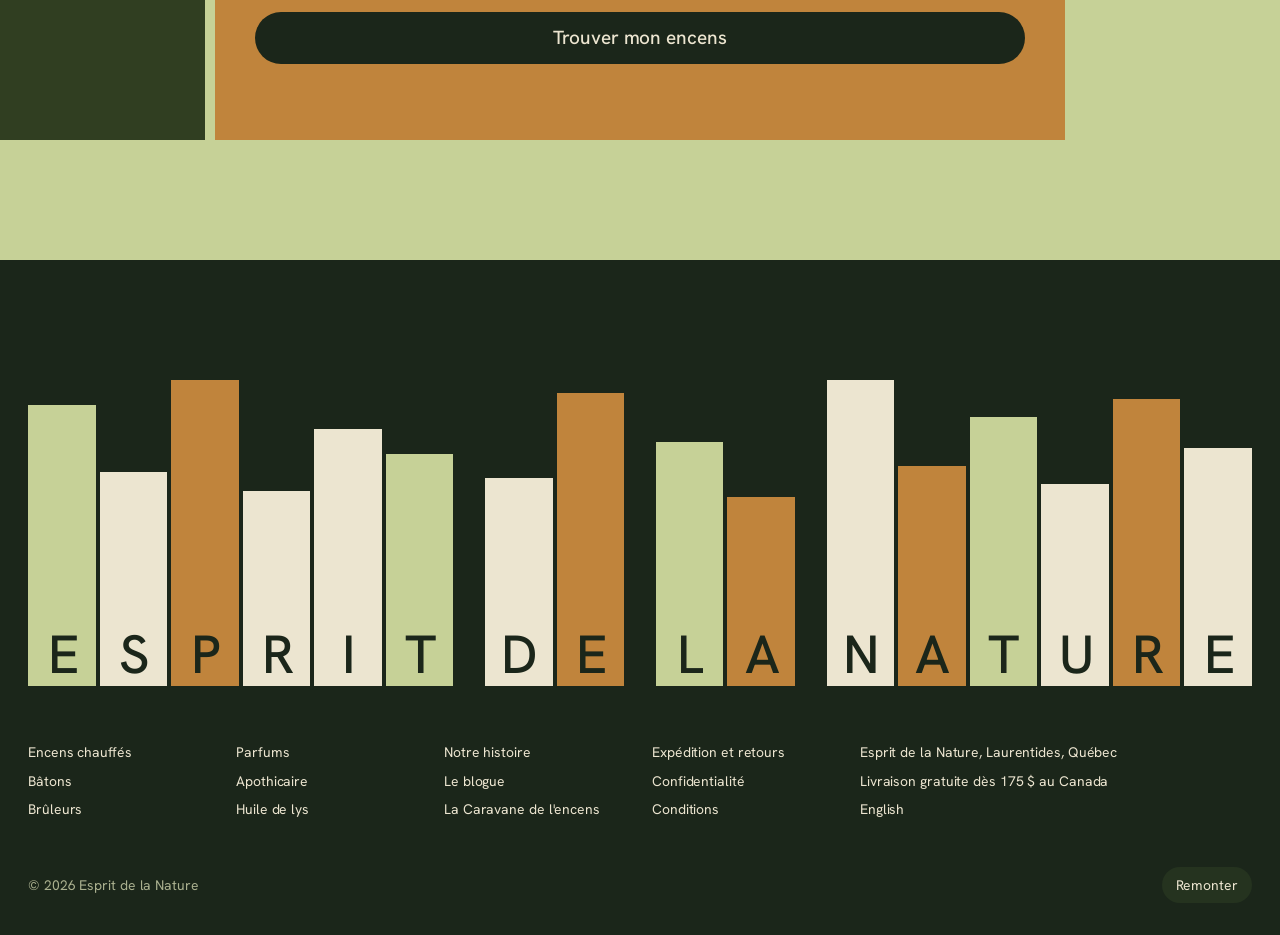
==== commit 576c45b4: "Lettrage plus épais (Delicious Handrawn) Co-Authored-By: Claude Fable 5.1 <noreply@anthropic.com> Cl" ====
--- a/histoire.html
+++ b/histoire.html
@@ -7,8 +7,8 @@
 <meta name="description" content="Bonnie Kerr et Sylvain Pilon vivent hors réseau dans la forêt des Laurentides, dans une cabane construite à la main. Depuis trente ans, ils cueillent, macèrent et composent des encens et des parfums.">
 <link rel="preconnect" href="https://fonts.googleapis.com">
 <link rel="preconnect" href="https://fonts.gstatic.com" crossorigin>
-<link href="https://fonts.googleapis.com/css2?family=Hanken+Grotesk:wght@400;500&family=Amatic+SC:wght@700&display=swap" rel="stylesheet">
-<link rel="stylesheet" href="style.css?v=5">
+<link href="https://fonts.googleapis.com/css2?family=Hanken+Grotesk:wght@400;500&family=Delicious+Handrawn&display=swap" rel="stylesheet">
+<link rel="stylesheet" href="style.css?v=7">
 <script>document.documentElement.classList.remove('no-js')</script>
 </head>
 <body>
@@ -124,6 +124,6 @@
 
 <script src="https://cdnjs.cloudflare.com/ajax/libs/gsap/3.12.5/gsap.min.js"></script>
 <script src="https://cdnjs.cloudflare.com/ajax/libs/gsap/3.12.5/ScrollTrigger.min.js"></script>
-<script src="main.js?v=5"></script>
+<script src="main.js?v=7"></script>
 </body>
 </html>
--- a/style.css
+++ b/style.css
@@ -38,10 +38,11 @@
 img{display:block;max-width:100%;height:auto}
 a{color:inherit;text-decoration:none}
 button{font:inherit;color:inherit;background:none;border:0;cursor:pointer}
-h1,h2,h3,.hand{font-family:"Amatic SC","Hanken Grotesk",sans-serif;font-weight:700;letter-spacing:.02em;line-height:.9;text-transform:uppercase}
-h1{font-size:clamp(3.4rem,1rem + 8.5vw,9.5rem)}
+h1,h2,h3,.hand{font-family:"Delicious Handrawn","Hanken Grotesk",sans-serif;font-weight:400;letter-spacing:.03em;line-height:.92;text-transform:uppercase}
+h1{font-size:clamp(3.2rem,1rem + 6vw,7rem)}
 h2{font-size:clamp(2.8rem,1.2rem + 4.6vw,5.6rem)}
 h3{font-size:clamp(1.8rem,1rem + 1.6vw,2.6rem);line-height:1}
+.hand .w{display:inline-block;white-space:nowrap}
 .hand .l{display:inline-block;transform:rotate(var(--r,0)) translateY(var(--y,0))}
 p{max-width:62ch}
 ::selection{background:var(--accent);color:var(--accent-ink)}
@@ -108,10 +109,11 @@
 .hero__band{display:none}
 .hero__band i{flex:0 0 56px;height:56px;border-radius:50%;background:var(--accent);transform:scale(.36)}
 .hero__band i:nth-child(even){background:transparent;box-shadow:inset 0 0 0 5px var(--accent)}
-.hero__body{padding:0;max-width:62%}
-.hero__body h1{margin:20px 0 28px;max-width:12ch}
+.hero__body{padding:0;max-width:70%}
+.hero__body h1{margin:20px 0 28px;max-width:14ch}
 .hero__body h1 .l:nth-child(3n){--r:-2.5deg;--y:.04em}.hero__body h1 .l:nth-child(4n+1){--r:2deg;--y:-.03em}.hero__body h1 .l:nth-child(5n+2){--r:-1deg;--y:.06em}
-.hero__body p{font-size:var(--step-lead);line-height:1.3;max-width:30ch;margin-bottom:32px}
+.hero__panel{display:inline-block;background:var(--paper);color:var(--paper-ink);padding:24px 28px 28px;max-width:34rem;transform:rotate(-1deg)}
+.hero__panel p{font-size:var(--step-lead);line-height:1.3;max-width:30ch;margin-bottom:20px}
 .hero__word{font-size:var(--step-lead);font-weight:500;letter-spacing:-.02em;display:flex;align-items:center;gap:10px}
 .hero__foot{display:flex;gap:28px;padding:40px 0 0;font-size:var(--step-small);font-weight:500}
 .hero__foot a{padding:6px 0;position:relative}
@@ -120,7 +122,7 @@
 .hero__room{position:absolute;inset:0;overflow:hidden;background:var(--surface);margin:0}
 .hero__room img{position:absolute;inset:0;width:100%;height:100%;object-fit:cover;opacity:0;transition:opacity 1.6s ease}
 .hero__room img.is-on{opacity:1}
-.hero__room figcaption{position:absolute;right:24px;bottom:20px;font-size:var(--step-small);color:var(--ink);font-family:"Amatic SC",sans-serif;font-weight:700;font-size:1.3rem;letter-spacing:.03em}
+.hero__room figcaption{position:absolute;right:24px;bottom:20px;font-size:var(--step-small);color:var(--ink);font-family:"Delicious Handrawn",sans-serif;font-weight:400;font-size:1.3rem;letter-spacing:.03em}
 /* fumée */
 .smoke{position:absolute;left:50%;bottom:36%;width:140px;height:60%;transform:translateX(-50%);pointer-events:none;opacity:.9}
 .smoke path{fill:none;stroke:var(--ink);stroke-width:1.4;stroke-linecap:round;stroke-dasharray:900;stroke-dashoffset:900;opacity:.55}
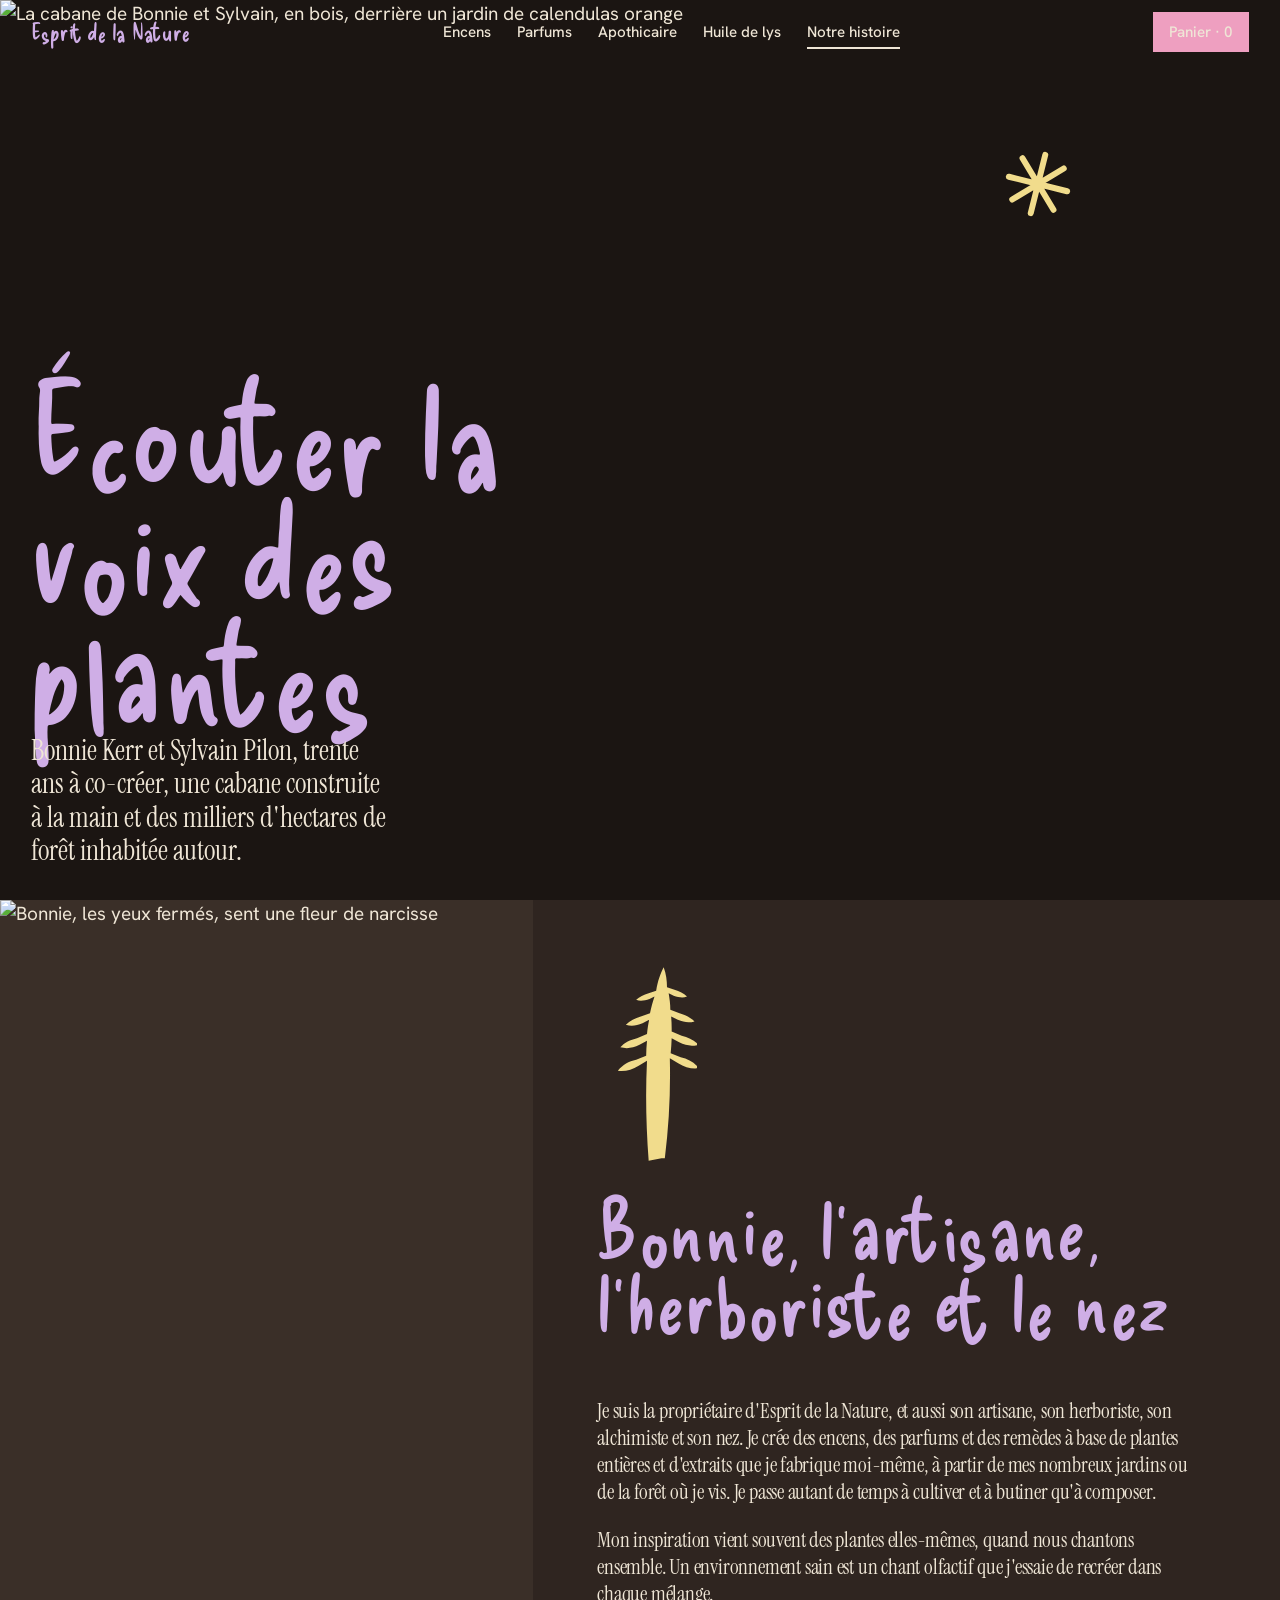
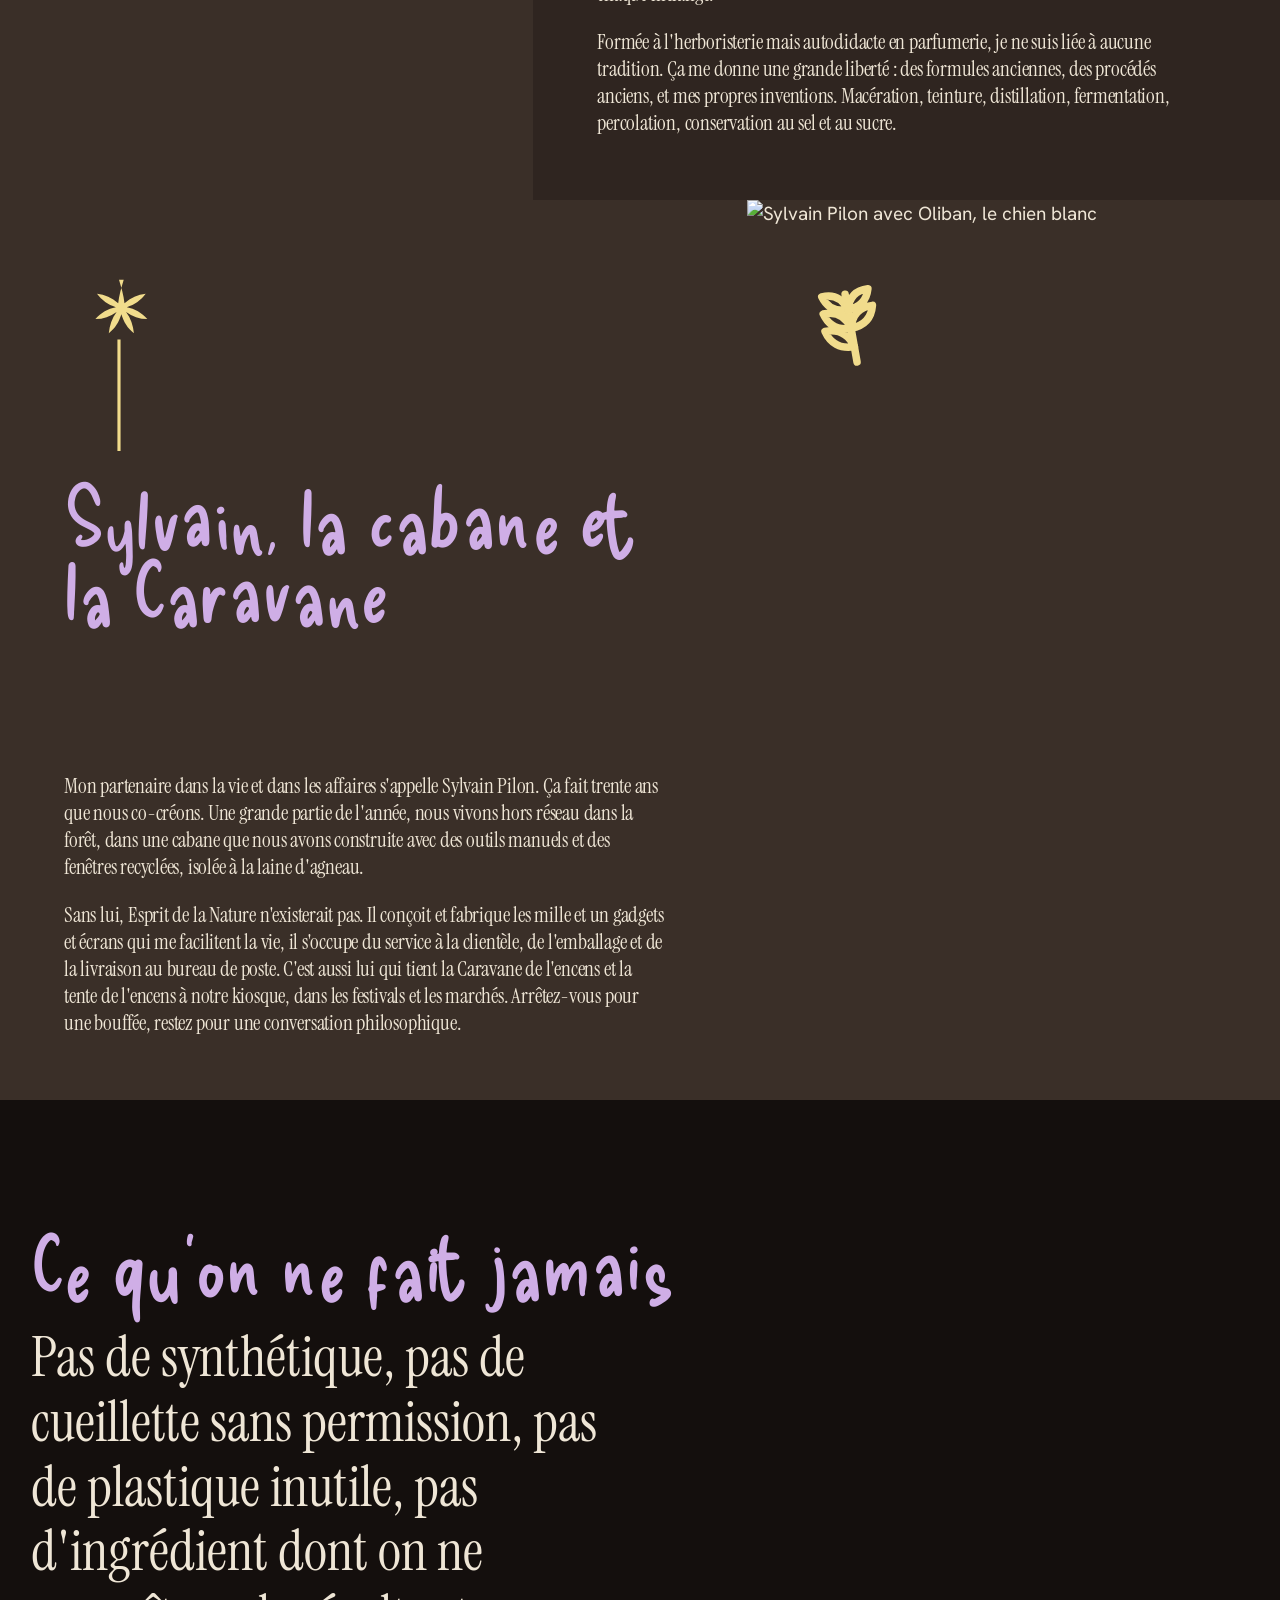
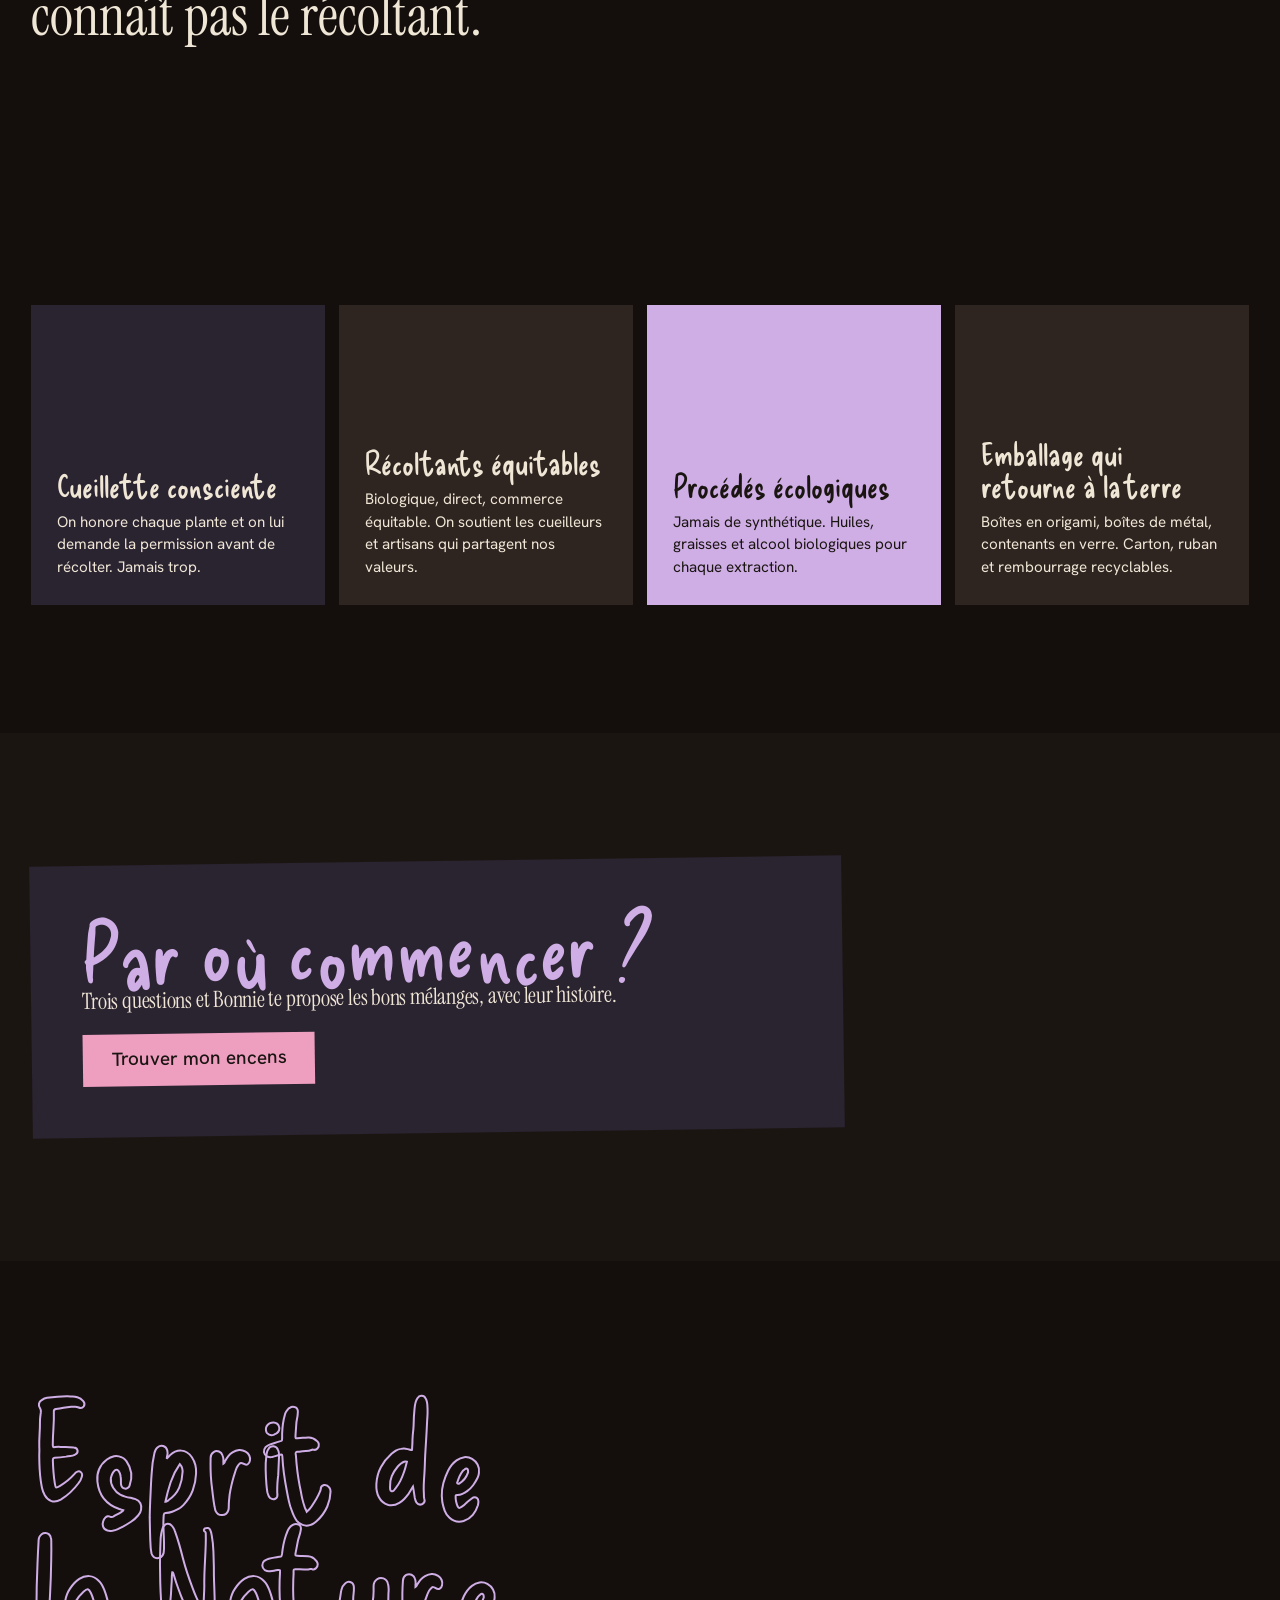
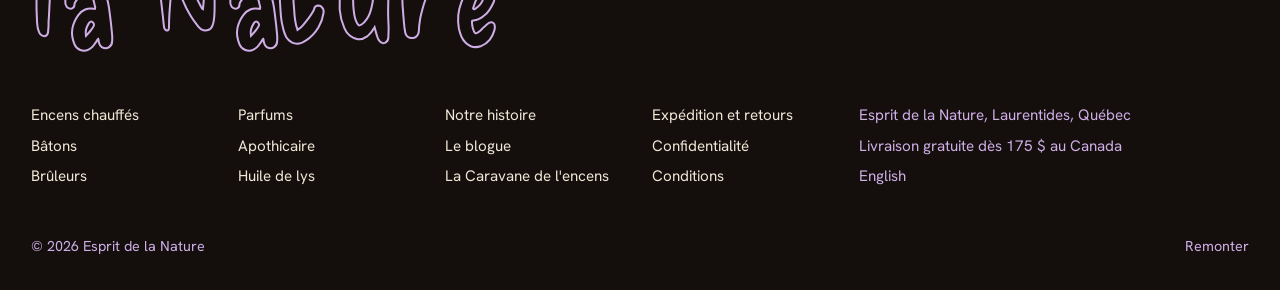
==== commit 28349162: "Nouvelle direction : le cahier de cueillette de Bonnie (lettrage manuscrit, feuilles sur photos, pic" ====
--- a/histoire.html
+++ b/histoire.html
@@ -7,17 +7,19 @@
 <meta name="description" content="Bonnie Kerr et Sylvain Pilon vivent hors réseau dans la forêt des Laurentides, dans une cabane construite à la main. Depuis trente ans, ils cueillent, macèrent et composent des encens et des parfums.">
 <link rel="preconnect" href="https://fonts.googleapis.com">
 <link rel="preconnect" href="https://fonts.gstatic.com" crossorigin>
-<link href="https://fonts.googleapis.com/css2?family=Hanken+Grotesk:wght@400;500&family=Delicious+Handrawn&display=swap" rel="stylesheet">
-<link rel="stylesheet" href="style.css?v=7">
+<link href="https://fonts.googleapis.com/css2?family=Delicious+Handrawn&family=Instrument+Serif&family=Hanken+Grotesk:wght@400;500&display=swap" rel="stylesheet">
+<link rel="stylesheet" href="style.css?v=10">
 <script>document.documentElement.classList.remove('no-js')</script>
 </head>
 <body>
 
+<svg width="0" height="0" style="position:absolute" aria-hidden="true">
+  <symbol id="pl-fougere" viewBox="0 0 120 240"><path d="M62 236c-3-40-4-80-2-120l-10 6c-8 5-16 7-25 6 6-7 13-11 22-13l12-5c0-6 .5-12 1-18l-9 5c-8 4-15 5-23 3 5-6 12-9 20-11l12-5c.6-6 1.5-12 2.6-17l-8 4c-7 3-13 4-20 2 5-5 11-8 18-10l11-4c1.5-7 3.3-14 5.4-20l-6 3c-6 2-11 3-16 1 4-4 9-6 15-8l9-3C73 20 76 12 80 4c3 8 4 16 4 24l9 3c6 2 11 4 15 8-5 2-10 1-16-1l-6-3c1 6 2 13 2 20l11 4c7 2 13 5 18 10-7 2-13 1-20-2l-8-4c.5 6 .7 12 .6 18l12 5c8 2 15 5 20 11-8 2-15 1-23-3l-9-5c-.2 6-.6 12-1.2 18l12 5c9 2 16 6 22 13-9 1-17-1-25-6l-10-6c1 40-1 80-6 120h-4z"/></symbol>
+  <symbol id="pl-pissenlit" viewBox="0 0 140 240"><path d="M68 238V96h4v142zM70 20c3 10 6 20 7 30 8-7 17-11 27-12-6 8-14 14-24 17 10 2 19 7 26 15-10 0-19-3-27-9 6 8 9 17 10 27-8-6-13-14-16-24-3 10-8 18-16 24 1-10 4-19 10-27-8 6-17 9-27 9 7-8 16-13 26-15-10-3-18-9-24-17 10 1 19 5 27 12 1-10 4-20 7-30z"/></symbol>
+</svg>
+
 <header class="nav" id="nav">
-  <a class="nav__mark" href="index.html" aria-label="Esprit de la Nature, accueil">
-    <svg class="sig" style="width:28px;height:28px" viewBox="0 0 32 32" aria-hidden="true"><path d="M16.2 28.5V9.8"/><path d="M11.4 14.3c1.5 1.1 3.2 1.4 4.8.9M20.9 17.6c-1.6 1-3.3 1.2-4.7.6"/><path d="M22.8 6.4c-2.7.4-4.6 2.7-4.4 5.3.2 2.4 2.1 4.2 4.5 4.3-.9 1.3-2.6 2-4.3 1.6-2.9-.6-4.7-3.4-4.1-6.3.5-2.6 2.9-4.5 5.5-4.6"/><path d="M8.6 27.1l15.2.3"/><path d="M9.3 6.1v.2M26 11.2v.2"/></svg>
-    Esprit de la Nature
-  </a>
+  <a class="nav__mark hand" href="index.html">Esprit de la Nature</a>
   <nav class="nav__links" aria-label="Principale">
     <a href="index.html#encens">Encens</a>
     <a href="index.html#parfums">Parfums</a>
@@ -25,93 +27,88 @@
     <a href="index.html#huile-de-lys">Huile de lys</a>
     <a href="histoire.html" aria-current="page">Notre histoire</a>
   </nav>
-  <a class="nav__cart" href="#panier">Panier <span class="dot" style="margin:0"></span> 0</a>
+  <a class="nav__cart" href="#panier">Panier · 0</a>
   <button class="nav__burger" id="burger" aria-label="Ouvrir le menu" aria-expanded="false"><span></span></button>
 </header>
 <div class="menu" id="menu">
-  <a href="index.html#encens">Encens</a>
-  <a href="index.html#parfums">Parfums</a>
-  <a href="index.html#apothicaire">Apothicaire</a>
-  <a href="index.html#huile-de-lys">Huile de lys</a>
-  <a href="histoire.html">Notre histoire</a>
+  <a class="hand" href="index.html#encens">Encens</a>
+  <a class="hand" href="index.html#parfums">Parfums</a>
+  <a class="hand" href="index.html#apothicaire">Apothicaire</a>
+  <a class="hand" href="index.html#huile-de-lys">Huile de lys</a>
+  <a class="hand" href="histoire.html">Notre histoire</a>
   <small>Livraison gratuite dès 175 $ · Laurentides, Québec</small>
 </div>
 
 <main>
 
-<section class="hist-hero" aria-label="Notre histoire">
-  <figure class="hist-hero__img">
-    <img src="https://mlw9xtittklw.i.optimole.com/cb:22iB.ef9/w:1600/h:auto/q:mauto/f:best/https://espritdelanature.ca/wp-content/uploads/2024/04/Cabin-and-the-Garden-calendulas.jpg" width="1600" height="1069" alt="La cabane de Bonnie et Sylvain, en bois, derrière un jardin de calendulas orange" fetchpriority="high">
+<section class="hero" aria-label="Notre histoire" style="justify-content:flex-end">
+  <figure class="hero__room">
+    <img class="is-on" src="https://mlw9xtittklw.i.optimole.com/cb:22iB.ef9/w:1800/h:auto/q:mauto/f:best/https://espritdelanature.ca/wp-content/uploads/2024/04/Cabin-and-the-Garden-calendulas.jpg" width="1800" height="1203" alt="La cabane de Bonnie et Sylvain, en bois, derrière un jardin de calendulas orange" fetchpriority="high">
+    <svg class="scrib" style="left:78%;top:16%;width:80px;height:80px;transform:rotate(14deg)" viewBox="0 0 32 32"><path d="M16 4v24M4 16h24M7.5 7.5l17 17M24.5 7.5l-17 17"/></svg>
   </figure>
-  <div class="hist-hero__txt">
-    <h1>Écouter la voix des plantes</h1>
+  <h1 class="hand hero__title">Écouter la voix des plantes</h1>
+  <div class="hero__bottom">
     <p>Bonnie Kerr et Sylvain Pilon, trente ans à co-créer, une cabane construite à la main et des milliers d'hectares de forêt inhabitée autour.</p>
   </div>
 </section>
 
-<section class="chap" aria-labelledby="h-c1">
-  <h2 class="rv" id="h-c1">Bonnie, l'artisane, l'herboriste et le nez</h2>
-  <div class="chap__txt">
-    <p class="rv">Je suis la propriétaire d'Esprit de la Nature, et aussi son artisane, son herboriste, son alchimiste et son nez. Je crée des encens, des parfums et des remèdes à base de plantes entières et d'extraits que je fabrique moi-même, à partir de mes nombreux jardins ou de la forêt où je vis. Je passe autant de temps à cultiver et à butiner qu'à composer.</p>
-    <p class="rv">Mon inspiration vient souvent des plantes elles-mêmes, quand nous chantons ensemble. Un environnement sain est un chant olfactif que j'essaie de recréer dans chaque mélange. Pour ce qui ne pousse pas ici, je ne compose qu'avec des ingrédients de la plus haute qualité et d'origine responsable.</p>
-    <p class="rv">Formée à l'herboristerie mais autodidacte en parfumerie, je ne suis liée à aucune tradition. Ça me donne une grande liberté : des formules anciennes, des procédés anciens, et mes propres inventions. Macération, teinture, distillation, fermentation, percolation, conservation au sel et au sucre. Les mêmes gestes servent aux remèdes, aux encens et aux parfums.</p>
-    <div class="chap__fig">
-      <figure class="rv"><div class="ring"><img src="https://mlw9xtittklw.i.optimole.com/cb:22iB.ef9/w:900/h:auto/q:mauto/f:best/https://espritdelanature.ca/wp-content/uploads/2024/04/Bonnie-smelling-narcissus-2.jpg" width="900" height="900" alt="Bonnie, les yeux fermés, sent une fleur de narcisse" loading="lazy"></div><figcaption>Bonnie et les narcisses, au printemps</figcaption></figure>
-      <figure class="rv"><div class="ring"><img src="https://mlw9xtittklw.i.optimole.com/cb:22iB.ef9/w:900/h:auto/q:mauto/f:best/https://espritdelanature.ca/wp-content/uploads/2024/04/Nicotiana-living-enfleurage.jpg" width="900" height="900" alt="Fleurs de tabac d'ornement en enfleurage vivant" loading="lazy"></div><figcaption>Enfleurage vivant de nicotiana, la nuit</figcaption></figure>
+<section class="half" aria-labelledby="h-c1">
+  <div class="half__photo">
+    <img src="https://mlw9xtittklw.i.optimole.com/cb:22iB.ef9/w:1400/h:auto/q:mauto/f:best/https://espritdelanature.ca/wp-content/uploads/2024/04/Bonnie-smelling-narcissus-2.jpg" width="1400" height="800" alt="Bonnie, les yeux fermés, sent une fleur de narcisse" loading="lazy">
+  </div>
+  <div class="sheet half__sheet">
+    <div>
+      <svg class="plant rv" style="width:100px" viewBox="0 0 120 240" aria-hidden="true"><use href="#pl-fougere"/></svg>
+      <h2 class="hand rv" id="h-c1" style="margin-top:20px">Bonnie, l'artisane, l'herboriste et le nez</h2>
+    </div>
+    <div class="voice rv" style="font-size:1.3rem;line-height:1.3">
+      <p>Je suis la propriétaire d'Esprit de la Nature, et aussi son artisane, son herboriste, son alchimiste et son nez. Je crée des encens, des parfums et des remèdes à base de plantes entières et d'extraits que je fabrique moi-même, à partir de mes nombreux jardins ou de la forêt où je vis. Je passe autant de temps à cultiver et à butiner qu'à composer.</p>
+      <p style="margin-top:1em">Mon inspiration vient souvent des plantes elles-mêmes, quand nous chantons ensemble. Un environnement sain est un chant olfactif que j'essaie de recréer dans chaque mélange.</p>
+      <p style="margin-top:1em">Formée à l'herboristerie mais autodidacte en parfumerie, je ne suis liée à aucune tradition. Ça me donne une grande liberté : des formules anciennes, des procédés anciens, et mes propres inventions. Macération, teinture, distillation, fermentation, percolation, conservation au sel et au sucre.</p>
     </div>
   </div>
 </section>
 
-<section class="chap on-paper" aria-labelledby="h-c2">
-  <h2 class="rv" id="h-c2">Sylvain, la cabane et la Caravane</h2>
-  <div class="chap__txt">
-    <p class="rv">Mon partenaire dans la vie et dans les affaires s'appelle Sylvain Pilon. Ça fait trente ans que nous co-créons. Une grande partie de l'année, nous vivons hors réseau dans la forêt, dans une cabane que nous avons construite avec des outils manuels et des fenêtres recyclées, isolée à la laine d'agneau.</p>
-    <p class="rv">Sans lui, Esprit de la Nature n'existerait pas. Il conçoit et fabrique les mille et un gadgets et écrans qui me facilitent la vie, il s'occupe du service à la clientèle, de l'emballage et de la livraison au bureau de poste. C'est aussi lui qui tient la Caravane de l'encens et la tente de l'encens à notre kiosque, dans les festivals et les marchés. Arrêtez-vous pour une bouffée, restez pour une conversation philosophique.</p>
-    <div class="chap__fig">
-      <figure class="rv"><div class="ring"><img src="https://mlw9xtittklw.i.optimole.com/cb:22iB.ef9/w:900/h:auto/q:mauto/f:best/https://espritdelanature.ca/wp-content/uploads/2024/04/Oliban-and-Sylvain.jpg" width="900" height="900" alt="Sylvain Pilon avec Oliban, le chien blanc" loading="lazy"></div><figcaption>Sylvain et Oliban, le chien qui cueille la nuit avec Bonnie</figcaption></figure>
-      <figure class="rv"><div class="ring"><img src="https://mlw9xtittklw.i.optimole.com/cb:22iB.ef9/w:900/h:auto/q:mauto/f:best/https://espritdelanature.ca/wp-content/uploads/2024/04/Packaging-Photo.jpg" width="900" height="900" alt="Boîtes en origami et contenants en métal et en verre" loading="lazy"></div><figcaption>Origami, métal, verre : l'emballage de Sylvain</figcaption></figure>
+<section class="half" aria-labelledby="h-c2" style="grid-template-columns:7fr 5fr">
+  <div class="sheet sheet--kraft half__sheet">
+    <div>
+      <svg class="plant rv" style="width:110px" viewBox="0 0 140 240" aria-hidden="true"><use href="#pl-pissenlit"/></svg>
+      <h2 class="hand rv" id="h-c2" style="margin-top:20px">Sylvain, la cabane et la Caravane</h2>
     </div>
+    <div class="voice rv" style="font-size:1.3rem;line-height:1.3">
+      <p>Mon partenaire dans la vie et dans les affaires s'appelle Sylvain Pilon. Ça fait trente ans que nous co-créons. Une grande partie de l'année, nous vivons hors réseau dans la forêt, dans une cabane que nous avons construite avec des outils manuels et des fenêtres recyclées, isolée à la laine d'agneau.</p>
+      <p style="margin-top:1em">Sans lui, Esprit de la Nature n'existerait pas. Il conçoit et fabrique les mille et un gadgets et écrans qui me facilitent la vie, il s'occupe du service à la clientèle, de l'emballage et de la livraison au bureau de poste. C'est aussi lui qui tient la Caravane de l'encens et la tente de l'encens à notre kiosque, dans les festivals et les marchés. Arrêtez-vous pour une bouffée, restez pour une conversation philosophique.</p>
+    </div>
+  </div>
+  <div class="half__photo">
+    <img src="https://mlw9xtittklw.i.optimole.com/cb:22iB.ef9/w:1400/h:auto/q:mauto/f:best/https://espritdelanature.ca/wp-content/uploads/2024/04/Oliban-and-Sylvain.jpg" width="1400" height="1400" alt="Sylvain Pilon avec Oliban, le chien blanc" loading="lazy">
+    <svg class="scrib" style="left:10%;top:8%;width:100px;height:100px;transform:rotate(-10deg)" viewBox="0 0 32 32"><path d="M16 29V7"/><path d="M16 12c-4 0-6.5-2-7.5-5.5 3.8-.2 6.4 1.7 7.5 5.5zM16 18c-4.4 0-7-2.2-8-6 4.2-.2 6.9 1.9 8 6zM16 24c-4.6 0-7.4-2.4-8.4-6.4 4.4-.1 7.2 2.1 8.4 6.4z"/><path d="M16 12c4 0 6.5-2 7.5-5.5-3.8-.2-6.4 1.7-7.5 5.5zM16 18c4.4 0 7-2.2 8-6-4.2-.2-6.9 1.9-8 6z"/></svg>
   </div>
 </section>
 
-<section class="section" aria-labelledby="h-c3">
-  <div class="story">
-    <h2 class="rv" id="h-c3">Ce qu'on ne fait jamais</h2>
-    <p class="story__txt rv">Pas de synthétique, pas de cueillette sans permission, pas de plastique inutile, pas d'ingrédient dont on ne connaît pas le récoltant. Quatre règles, dans l'ordre où elles comptent.</p>
-  </div>
-  <div class="vals">
-    <div class="val val--1 rv"><b>Cueillette consciente</b><p>On honore chaque plante et on lui demande la permission avant de récolter. Jamais trop.</p></div>
-    <div class="val val--2 rv"><b>Récoltants équitables</b><p>Biologique, direct, commerce équitable. On soutient les cueilleurs et artisans qui partagent nos valeurs.</p></div>
-    <div class="val val--3 rv"><b>Procédés écologiques</b><p>Jamais de synthétique. Huiles, graisses et alcool biologiques pour chaque extraction.</p></div>
-    <div class="val val--4 rv"><b>Emballage qui retourne à la terre</b><p>Boîtes en origami, boîtes de métal, contenants en verre. Carton, ruban adhésif et rembourrage recyclables.</p></div>
-  </div>
+<section class="voice-block" aria-labelledby="h-c3">
+  <h2 class="hand rv" id="h-c3" style="margin-bottom:24px">Ce qu'on ne fait jamais</h2>
+  <p class="rv">Pas de synthétique, pas de cueillette sans permission, pas de plastique inutile, pas d'ingrédient dont on ne connaît pas le récoltant.</p>
 </section>
+<div class="vals" style="padding-top:var(--gap);background:var(--bark)">
+  <div class="val val--1 rv"><b>Cueillette consciente</b><p>On honore chaque plante et on lui demande la permission avant de récolter. Jamais trop.</p></div>
+  <div class="val val--2 rv"><b>Récoltants équitables</b><p>Biologique, direct, commerce équitable. On soutient les cueilleurs et artisans qui partagent nos valeurs.</p></div>
+  <div class="val val--3 rv"><b>Procédés écologiques</b><p>Jamais de synthétique. Huiles, graisses et alcool biologiques pour chaque extraction.</p></div>
+  <div class="val val--4 rv"><b>Emballage qui retourne à la terre</b><p>Boîtes en origami, boîtes de métal, contenants en verre. Carton, ruban et rembourrage recyclables.</p></div>
+</div>
 
-<section class="section on-paper" aria-labelledby="h-c4" style="padding-bottom:0">
-  <div class="cta rv">
-    <div class="cta__a" aria-hidden="true"></div>
-    <div class="cta__main">
-      <h2 id="h-c4">Par où commencer ?</h2>
-      <p>Trois questions et on te propose les bons mélanges, avec leur histoire.</p>
-      <a class="btn" href="index.html#trouver" style="background:var(--bg);color:var(--ink)">Trouver mon encens</a>
-    </div>
-    <div class="cta__b"><img src="https://mlw9xtittklw.i.optimole.com/cb:22iB.ef9/w:600/h:auto/q:mauto/f:best/https://espritdelanature.ca/wp-content/uploads/2024/05/Website-incense-group-photo.jpg" width="600" height="600" alt="Les boîtes d'encens chauffé réunies" loading="lazy"></div>
+<section class="finder-wrap" aria-labelledby="h-c4">
+  <div class="sheet sheet--sage tilt-l rv" style="grid-column:1/9">
+    <h2 class="hand" id="h-c4">Par où commencer ?</h2>
+    <p class="voice" style="font-size:1.4rem">Trois questions et Bonnie te propose les bons mélanges, avec leur histoire.</p>
+    <a class="btn" style="margin-top:20px" href="index.html#trouver">Trouver mon encens</a>
   </div>
 </section>
 
 </main>
 
 <footer class="footer" aria-label="Pied de page">
-  <div class="blocks rv" aria-hidden="true">
-    <span style="height:92%">E</span><span style="height:70%">S</span><span style="height:100%">P</span><span style="height:64%">R</span><span style="height:84%">I</span><span style="height:76%">T</span>
-    <span class="g"></span>
-    <span style="height:68%">D</span><span style="height:96%">E</span>
-    <span class="g"></span>
-    <span style="height:80%">L</span><span style="height:62%">A</span>
-    <span class="g"></span>
-    <span style="height:100%">N</span><span style="height:72%">A</span><span style="height:88%">T</span><span style="height:66%">U</span><span style="height:94%">R</span><span style="height:78%">E</span>
-  </div>
-  <p class="sr">Esprit de la Nature</p>
+  <p class="hand outline name rv">Esprit de la Nature</p>
   <div class="footer__grid">
     <ul><li><a href="index.html#encens">Encens chauffés</a></li><li><a href="index.html#batons">Bâtons</a></li><li><a href="index.html#bruleurs">Brûleurs</a></li></ul>
     <ul><li><a href="index.html#parfums">Parfums</a></li><li><a href="index.html#apothicaire">Apothicaire</a></li><li><a href="index.html#huile-de-lys">Huile de lys</a></li></ul>
@@ -123,7 +120,6 @@
 </footer>
 
 <script src="https://cdnjs.cloudflare.com/ajax/libs/gsap/3.12.5/gsap.min.js"></script>
-<script src="https://cdnjs.cloudflare.com/ajax/libs/gsap/3.12.5/ScrollTrigger.min.js"></script>
-<script src="main.js?v=7"></script>
+<script src="main.js?v=10"></script>
 </body>
 </html>
--- a/style.css
+++ b/style.css
@@ -1,401 +1,269 @@
-/* Esprit de la Nature — maquette Jouhe Forest
-   Direction : un motif (le cercle de la boîte, du brûleur, de la lune).
-   Palette tirée des photos : épinette, cire d'abeille, cuivre. */
+/* Esprit de la Nature — le cahier de cueillette de Bonnie
+   Feuilles de papier posées sur ses photos, plantes pressées, son écriture par-dessus. */
 
 :root{
-  --bg:#1b261a;        /* mousse, la nuit */
-  --surface:#25331f;
-  --ink:#ece5d0;       /* crème */
-  --muted:#aab08f;
-  --accent:#c0843c;    /* ocre */
-  --accent-ink:#1b261a;
-  --paper:#c6d197;     /* sauge */
-  --paper-ink:#1b261a;
-  --paper-2:#b4c182;
-  --moss:#303e21;
-
-  --m:clamp(16px,2.2vw,32px);     /* marge extérieure unique */
-  --gap:120px;                     /* entre sections */
-  --radius:0;                      /* carrés, le cercle est le seul arrondi */
-
-  --step-small:clamp(0.8125rem,0.79rem + .1vw,0.875rem);
-  --step-body:clamp(1.0625rem,1rem + .25vw,1.1875rem);
-  --step-lead:clamp(1.25rem,1.1rem + .7vw,1.625rem);
-  --step-head:clamp(2rem,1.3rem + 3.2vw,4rem);
-  --step-display:clamp(2.6rem,1rem + 6.4vw,7rem);
-
+  --forest:#1b1512;   /* nuit : brun-noir */
+  --bark:#140f0d;     /* plus noir encore : la voix, le pied */
+  --cream:#efe6d6;    /* texte courant */
+  --kraft:#2f2520;    /* feuille sombre, brun */
+  --sage:#2a2330;     /* feuille sombre, teintée lilas */
+  --rust:#ee9fc0;     /* rose : action */
+  --moss:#3a2f28;
+  --lilac:#cfaee6;    /* lilas : l'écriture */
+  --butter:#f1dc8c;   /* jaune pâle : les petits signes */
+  --ink:#efe6d6;      /* encre sur les feuilles sombres */
+  --ink-light:#efe6d6;
+
+  --m:clamp(16px,2.4vw,36px);
+  --gap:clamp(72px,10vw,140px);
   --ease-out:cubic-bezier(.22,1,.36,1);
+
+  --hand:"Delicious Handrawn","Hanken Grotesk",sans-serif;
+  --voice:"Instrument Serif",Georgia,serif;
+  --ui:"Hanken Grotesk",system-ui,sans-serif;
 }
 
 *{box-sizing:border-box;margin:0;padding:0}
 html{scroll-behavior:smooth}
-body{
-  font-family:"Hanken Grotesk",system-ui,sans-serif;
-  font-size:var(--step-body);line-height:1.45;letter-spacing:-.005em;
-  color:var(--ink);background:var(--bg);
-  -webkit-font-smoothing:antialiased;
-}
+body{font-family:var(--ui);font-size:clamp(1.0625rem,1rem + .25vw,1.1875rem);line-height:1.5;color:var(--ink-light);background:var(--forest);-webkit-font-smoothing:antialiased;position:relative}
+/* grain de papier sur toute la page */
+body::after{content:"";position:fixed;inset:0;pointer-events:none;z-index:60;opacity:.12;mix-blend-mode:screen;
+  background-image:url("data:image/svg+xml,%3Csvg xmlns='http://www.w3.org/2000/svg' width='220' height='220'%3E%3Cfilter id='n'%3E%3CfeTurbulence type='fractalNoise' baseFrequency='.9' numOctaves='3' stitchTiles='stitch'/%3E%3CfeColorMatrix values='0 0 0 0 0 0 0 0 0 0 0 0 0 0 0 0 0 0 .9 0'/%3E%3C/filter%3E%3Crect width='100%25' height='100%25' filter='url(%23n)'/%3E%3C/svg%3E")}
 img{display:block;max-width:100%;height:auto}
 a{color:inherit;text-decoration:none}
 button{font:inherit;color:inherit;background:none;border:0;cursor:pointer}
-h1,h2,h3,.hand{font-family:"Delicious Handrawn","Hanken Grotesk",sans-serif;font-weight:400;letter-spacing:.03em;line-height:.92;text-transform:uppercase}
-h1{font-size:clamp(3.2rem,1rem + 6vw,7rem)}
-h2{font-size:clamp(2.8rem,1.2rem + 4.6vw,5.6rem)}
-h3{font-size:clamp(1.8rem,1rem + 1.6vw,2.6rem);line-height:1}
+p{max-width:60ch}
+::selection{background:var(--kraft);color:var(--ink)}
+:focus-visible{outline:3px solid var(--rust);outline-offset:3px}
+.sr{position:absolute;width:1px;height:1px;overflow:hidden;clip:rect(0 0 0 0)}
+
+/* ---------- écritures ---------- */
+.hand{font-family:var(--hand);font-weight:400;line-height:.9;letter-spacing:.02em;text-transform:none;color:var(--lilac)}
 .hand .w{display:inline-block;white-space:nowrap}
 .hand .l{display:inline-block;transform:rotate(var(--r,0)) translateY(var(--y,0))}
-p{max-width:62ch}
-::selection{background:var(--accent);color:var(--accent-ink)}
-:focus-visible{outline:3px solid var(--accent);outline-offset:3px}
-
-/* ---------- motif : le cercle ---------- */
-.ring{aspect-ratio:1;border-radius:50%;overflow:hidden}
-.ring img{width:100%;height:100%;object-fit:cover}
-.btn{
-  display:inline-flex;align-items:center;justify-content:center;gap:.6em;
-  min-height:52px;padding:0 1.6em;border-radius:999px;
-  background:var(--accent);color:var(--accent-ink);font-weight:500;
-  transition:transform .18s var(--ease-out),background .18s;
-}
-.btn:hover{background:#d4964d}
-.btn:active{transform:scale(.97)}
-.btn--ghost{background:transparent;color:var(--ink);box-shadow:inset 0 0 0 2px currentColor}
-.btn--ghost:hover{background:var(--ink);color:var(--bg)}
-.on-paper .btn--ghost{color:var(--paper-ink)}
-.on-paper .btn--ghost:hover{background:var(--paper-ink);color:var(--paper)}
-.dot{display:inline-block;width:.55em;height:.55em;border-radius:50%;background:var(--accent);vertical-align:middle;margin-right:.5em}
-
-/* ---------- sigils ---------- */
-.sig{display:inline-block;width:1em;height:1em;vertical-align:-.12em;fill:none;stroke:currentColor;stroke-width:2.6;stroke-linecap:round;stroke-linejoin:round}
-.statement .sig{width:1.1em;height:1.1em;margin:0 .14em;color:var(--ink);stroke-width:2.8}
-.tile .sig{position:absolute;width:46%;height:46%;left:8%;bottom:8%;color:var(--ink);stroke-width:1.6;transform:rotate(-4deg)}
-.tile--2 .sig{left:auto;right:10%;bottom:14%;transform:rotate(3deg)}
-.tile--3 .sig{left:auto;right:10%;top:10%;bottom:auto;transform:rotate(-2deg)}
-.tile--1{background:var(--moss)}
-.tile--2{background:#4e5c37}
-.tile--3{background:var(--accent)}
-.glyphs{position:absolute;inset:0;pointer-events:none;color:var(--ink)}
-.glyphs .sig{position:absolute;stroke-width:2.2}
+.hand .l:nth-child(3n){--r:-3deg;--y:.05em}.hand .l:nth-child(4n+1){--r:2.5deg;--y:-.04em}.hand .l:nth-child(5n+2){--r:-1.5deg;--y:.07em}.hand .l:nth-child(7n+3){--r:4deg;--y:-.02em}
+.outline{color:transparent;-webkit-text-stroke:2px var(--lilac)}
+.voice{font-family:var(--voice);font-weight:400;line-height:1.08;letter-spacing:-.01em}
+h1{font-size:clamp(3.6rem,2rem + 8vw,9.5rem)}
+h2{font-size:clamp(2.6rem,1.4rem + 4.6vw,5.8rem)}
+h3{font-size:clamp(1.9rem,1.2rem + 2vw,3rem)}
+.small{font-size:.9rem;letter-spacing:.01em}
+
+/* ---------- pictos pleins dans la phrase ---------- */
+.pic{display:inline-block;width:1em;height:1em;vertical-align:-.15em;margin:0 .14em}
+.pic--cream{color:var(--butter)}.pic--kraft{color:var(--rust)}.pic--sage{color:var(--lilac)}.pic--rust{color:var(--rust)}
+/* tracés blancs par-dessus les photos */
+.scrib{position:absolute;pointer-events:none;color:var(--butter);fill:none;stroke:currentColor;stroke-width:2.4;stroke-linecap:round;stroke-linejoin:round}
+
+/* ---------- boutons ---------- */
+.btn{display:inline-flex;align-items:center;gap:.5em;min-height:52px;padding:0 1.5em;background:var(--rust);color:#1b1512;font-weight:500;font-family:var(--ui);transition:transform .15s var(--ease-out),background .15s}
+.btn:hover{background:#f7b3cf}.btn:active{transform:scale(.97)}
+.btn--ink{background:var(--lilac);color:#1b1512}.btn--ink:hover{background:#dcc0ee}
+.btn--cream{background:transparent;color:var(--cream);box-shadow:inset 0 0 0 2px var(--cream)}.btn--cream:hover{background:var(--cream);color:#1b1512}
+
+/* ---------- feuilles de papier ---------- */
+.sheet{position:relative;color:var(--ink);background:var(--kraft);padding:clamp(24px,4vw,56px)}
+.sheet--kraft{background:var(--moss)}
+.sheet--sage{background:var(--sage)}
+.tilt-l{transform:rotate(-.8deg)}.tilt-r{transform:rotate(.7deg)}
+.sheet p{color:var(--ink)}
 
 /* ---------- nav ---------- */
-.nav{
-  position:fixed;inset:0 0 auto 0;z-index:50;
-  display:flex;align-items:center;justify-content:space-between;
-  padding:14px var(--m);height:64px;
-  color:var(--ink);
-  transition:background .3s,color .3s;
-}
-.nav.is-dark{background:var(--bg)}
-.nav.is-paper{background:var(--paper);color:var(--paper-ink)}
-.nav__mark{display:flex;align-items:center;gap:10px;font-weight:500;letter-spacing:-.02em;font-size:1.05rem}
-.nav__mark svg{width:28px;height:28px}
-.nav__links{display:flex;gap:28px;font-size:var(--step-small);font-weight:500}
+.nav{position:fixed;inset:0 0 auto 0;z-index:50;display:flex;align-items:center;justify-content:space-between;padding:14px var(--m);height:64px;color:var(--cream);transition:background .3s,color .3s}
+.nav.is-dark{background:var(--forest)}
+.nav.is-paper{background:var(--forest)}
+.nav__mark{font-family:var(--hand);font-size:1.5rem;line-height:1;letter-spacing:.02em}
+.nav__links{display:flex;gap:26px;font-size:.95rem;font-weight:500}
 .nav__links a{position:relative;padding:6px 0}
 .nav__links a::after{content:"";position:absolute;left:0;right:100%;bottom:0;height:2px;background:currentColor;transition:right .25s var(--ease-out)}
 .nav__links a:hover::after,.nav__links a[aria-current]::after{right:0}
-.nav__cart{display:inline-flex;align-items:center;gap:8px;min-height:40px;padding:0 16px;border-radius:999px;background:var(--accent);color:var(--accent-ink);font-weight:500;font-size:var(--step-small)}
+.nav__cart{display:inline-flex;align-items:center;gap:8px;min-height:40px;padding:0 16px;background:var(--rust);color:var(--cream);font-weight:500;font-size:.95rem}
 .nav__burger{display:none;width:44px;height:44px;align-items:center;justify-content:center}
 .nav__burger span{width:22px;height:2px;background:currentColor;position:relative}
 .nav__burger span::before,.nav__burger span::after{content:"";position:absolute;left:0;width:22px;height:2px;background:currentColor}
 .nav__burger span::before{top:-7px}.nav__burger span::after{top:7px}
-.menu{position:fixed;inset:0;z-index:49;background:var(--bg);color:var(--ink);display:none;flex-direction:column;justify-content:center;padding:var(--m);gap:18px;font-size:2rem;font-weight:500;letter-spacing:-.03em}
+.menu{position:fixed;inset:0;z-index:49;background:var(--bark);color:var(--cream);display:none;flex-direction:column;justify-content:center;padding:var(--m);gap:14px;font-family:var(--hand);font-size:2.6rem}
 .menu.is-open{display:flex}
-.menu a{padding:8px 0}
-.menu small{font-size:var(--step-body);color:var(--muted);margin-top:24px;letter-spacing:0}
-
-/* ---------- hero : carte à côté de la pièce ---------- */
-.hero{position:relative;min-height:100svh;padding:0;display:block}
-.hero__card{position:relative;z-index:2;min-height:100svh;display:flex;flex-direction:column;justify-content:flex-end;padding:120px var(--m) 32px;color:var(--ink)}
-.hero__band{display:none}
-.hero__band i{flex:0 0 56px;height:56px;border-radius:50%;background:var(--accent);transform:scale(.36)}
-.hero__band i:nth-child(even){background:transparent;box-shadow:inset 0 0 0 5px var(--accent)}
-.hero__body{padding:0;max-width:70%}
-.hero__body h1{margin:20px 0 28px;max-width:14ch}
-.hero__body h1 .l:nth-child(3n){--r:-2.5deg;--y:.04em}.hero__body h1 .l:nth-child(4n+1){--r:2deg;--y:-.03em}.hero__body h1 .l:nth-child(5n+2){--r:-1deg;--y:.06em}
-.hero__panel{display:inline-block;background:var(--paper);color:var(--paper-ink);padding:24px 28px 28px;max-width:34rem;transform:rotate(-1deg)}
-.hero__panel p{font-size:var(--step-lead);line-height:1.3;max-width:30ch;margin-bottom:20px}
-.hero__word{font-size:var(--step-lead);font-weight:500;letter-spacing:-.02em;display:flex;align-items:center;gap:10px}
-.hero__foot{display:flex;gap:28px;padding:40px 0 0;font-size:var(--step-small);font-weight:500}
-.hero__foot a{padding:6px 0;position:relative}
-.hero__foot a::after{content:"";position:absolute;left:0;right:100%;bottom:0;height:2px;background:currentColor;transition:right .25s var(--ease-out)}
-.hero__foot a:hover::after{right:0}
-.hero__room{position:absolute;inset:0;overflow:hidden;background:var(--surface);margin:0}
+.menu small{font-family:var(--ui);font-size:1rem;color:var(--lilac);margin-top:24px}
+
+/* ---------- hero : écrit sur la photo ---------- */
+.hero{position:relative;min-height:100svh;display:flex;flex-direction:column;justify-content:space-between;padding:88px var(--m) 32px;overflow:hidden}
+.hero__room{position:absolute;inset:0;margin:0;background:var(--forest)}
 .hero__room img{position:absolute;inset:0;width:100%;height:100%;object-fit:cover;opacity:0;transition:opacity 1.6s ease}
 .hero__room img.is-on{opacity:1}
-.hero__room figcaption{position:absolute;right:24px;bottom:20px;font-size:var(--step-small);color:var(--ink);font-family:"Delicious Handrawn",sans-serif;font-weight:400;font-size:1.3rem;letter-spacing:.03em}
-/* fumée */
-.smoke{position:absolute;left:50%;bottom:36%;width:140px;height:60%;transform:translateX(-50%);pointer-events:none;opacity:.9}
-.smoke path{fill:none;stroke:var(--ink);stroke-width:1.4;stroke-linecap:round;stroke-dasharray:900;stroke-dashoffset:900;opacity:.55}
-
-/* ---------- sections ---------- */
-.section{padding:var(--gap) var(--m)}
-.on-paper{background:var(--paper);color:var(--paper-ink)}
-.on-paper p{color:var(--paper-ink)}
-.on-paper .muted{color:#4e5c37}
-.muted{color:var(--muted)}
-
-/* intro : énoncé avec vignettes dans la ligne */
-.statement{padding:20vh var(--m);display:flex;justify-content:center}
-.statement p{
-  max-width:64%;font-size:clamp(1.4rem,1rem + 1.6vw,2.25rem);font-weight:500;line-height:1.15;letter-spacing:-.025em;text-align:center;
-}
-.statement .ring{display:inline-block;height:.85em;width:.85em;vertical-align:-.1em;margin:0 .12em}
-
-/* how-it-works : tuiles qui grandissent */
-.steps{display:grid;grid-template-columns:repeat(12,1fr);gap:10px;align-items:end}
-.steps__head{grid-column:1/8;grid-row:1;align-self:start;margin-bottom:24px;max-width:14ch}
-.tile{position:relative;overflow:hidden;background:var(--paper-2)}
-.tile img{width:100%;height:100%;object-fit:cover}
-.tile--1{grid-column:1/4;grid-row:2;height:30vh}
-.tile--2{grid-column:4/8;grid-row:2;height:44vh}
-.tile--3{grid-column:8/13;grid-row:1/3;height:60vh;align-self:end}
-.tile--2{background:var(--moss)}
-.tile--3{background:var(--paper-2)}
-.steps__txt{grid-row:3;margin-top:16px}
-.steps__txt--1{grid-column:1/4}.steps__txt--2{grid-column:4/8}.steps__txt--3{grid-column:8/13}
-.steps__txt b{display:block;font-weight:500;font-size:var(--step-lead);letter-spacing:-.02em;margin-bottom:6px}
-.steps__txt p{font-size:1rem;max-width:36ch}
-
-/* la chose vivante : trouve ton encens */
-.finder{display:grid;grid-template-columns:5fr 7fr;gap:48px;align-items:start}
-.finder h2{max-width:12ch;margin-bottom:28px}
-.finder__lead{font-size:var(--step-lead);line-height:1.3;max-width:30ch}
-.finder__q{margin-bottom:28px}
-.finder__q b{display:block;font-weight:500;font-size:var(--step-lead);letter-spacing:-.02em;margin-bottom:12px}
+.hero__top{position:relative;z-index:2;display:flex;justify-content:space-between;gap:24px;font-size:.95rem;font-weight:500;max-width:100%}
+.hero__title{position:relative;z-index:2;color:var(--lilac);max-width:12ch;margin:6vh 0 0}
+.hero__bottom{position:relative;z-index:2;display:grid;grid-template-columns:1fr 1fr;gap:24px;align-items:end}
+.hero__bottom p{font-family:var(--voice);font-size:clamp(1.25rem,1rem + 1vw,1.75rem);line-height:1.2;max-width:28ch;color:var(--cream)}
+.hero__acts{display:flex;gap:12px;flex-wrap:wrap;justify-content:flex-end}
+.hero figcaption{position:absolute;right:var(--m);top:84px;z-index:2;font-size:.85rem;color:var(--cream);max-width:22ch;text-align:right}
+
+/* ---------- énoncé : la voix de Bonnie ---------- */
+.voice-block{background:var(--bark);padding:var(--gap) var(--m)}
+.voice-block p{font-family:var(--voice);font-size:clamp(1.9rem,1.2rem + 2.9vw,4rem);line-height:1.15;max-width:22ch;color:var(--cream)}
+.voice-block .who{font-family:var(--ui);font-size:1rem;color:var(--lilac);margin-top:28px;max-width:60ch}
+
+/* ---------- demi-photo, demi-kraft ---------- */
+.half{display:grid;grid-template-columns:5fr 7fr;min-height:100svh}
+.half__photo{position:relative;overflow:hidden;background:var(--moss)}
+.half__photo img{width:100%;height:100%;object-fit:cover;position:absolute;inset:0}
+.half__sheet{padding:clamp(28px,5vw,72px) clamp(24px,5vw,80px);display:flex;flex-direction:column;justify-content:space-between;gap:40px}
+.plant{width:min(46%,260px);color:var(--butter);fill:currentColor}
+.steps{display:grid;grid-template-columns:repeat(3,1fr);gap:28px}
+.steps b{display:block;font-family:var(--hand);font-weight:400;font-size:2.2rem;line-height:1;margin-bottom:10px}
+.steps p{font-size:1rem;line-height:1.45}
+.manifesto{font-size:clamp(1.05rem,1rem + .4vw,1.3rem);line-height:1.5;max-width:44ch;text-transform:lowercase}
+
+/* ---------- trouve ton encens ---------- */
+.finder-wrap{padding:var(--gap) var(--m);display:grid;grid-template-columns:repeat(12,1fr)}
+.finder{grid-column:1/13;display:grid;grid-template-columns:5fr 7fr;gap:48px}
+.finder h2{max-width:10ch;margin-bottom:20px}
+.finder__lead{font-family:var(--voice);font-size:1.5rem;line-height:1.2;max-width:26ch}
+.finder__q{margin-bottom:26px}
+.finder__q b{display:block;font-family:var(--hand);font-weight:400;font-size:1.9rem;line-height:1;margin-bottom:12px}
 .chips{display:flex;flex-wrap:wrap;gap:10px}
-.chip{min-height:48px;padding:0 20px;border-radius:999px;background:var(--surface);color:var(--ink);font-weight:500;transition:transform .15s var(--ease-out),background .15s,color .15s}
-.chip:hover{background:#1c2f26}
-.chip:active{transform:scale(.96)}
-.chip[aria-pressed="true"]{background:var(--accent);color:var(--accent-ink)}
-.finder__out{background:var(--surface);padding:32px;min-height:200px;display:flex;flex-direction:column;gap:20px}
-.finder__out>p{font-size:var(--step-lead);line-height:1.3}
-.hit{display:grid;grid-template-columns:96px 1fr auto;gap:20px;align-items:center;opacity:0;transform:translateY(14px)}
+.chip{min-height:46px;padding:0 18px;background:transparent;color:var(--cream);font-weight:500;box-shadow:inset 0 0 0 2px var(--lilac);transition:transform .15s var(--ease-out),background .15s,color .15s}
+.chip:hover{background:rgba(207,174,230,.14)}.chip:active{transform:scale(.96)}
+.chip[aria-pressed="true"]{background:var(--lilac);color:#1b1512}
+.finder__out{background:var(--lilac);color:#1b1512;padding:28px;min-height:180px;display:flex;flex-direction:column;gap:18px;transform:rotate(.6deg)}
+.finder__out>p{font-family:var(--voice);font-size:1.5rem;line-height:1.2;color:#1b1512}
+.hit{display:grid;grid-template-columns:84px 1fr auto;gap:18px;align-items:center;opacity:0;transform:translateY(12px);color:#1b1512}
 .hit.is-in{opacity:1;transform:none;transition:opacity .4s var(--ease-out),transform .4s var(--ease-out)}
-.hit b{display:block;font-weight:500;font-size:var(--step-lead);letter-spacing:-.02em}
-.hit p{font-size:1rem;color:var(--muted);max-width:40ch}
+.hit img{width:84px;height:84px;object-fit:cover}
+.hit b{display:block;font-family:var(--hand);font-weight:400;font-size:1.8rem;line-height:1;color:#1b1512}
+.hit p{font-size:.95rem;color:#1b1512;max-width:40ch;margin-top:4px}
 .hit .price{font-weight:500;white-space:nowrap}
 
-/* showcase : plaque carrée, texte rare */
-.plate{display:grid;grid-template-columns:1fr 1fr;min-height:88svh;background:var(--moss);color:var(--ink)}
-.plate__img{position:relative;display:flex;align-items:center;padding:40px}
-.plate__img img{width:100%;aspect-ratio:1;object-fit:cover}
-.plate__img svg{position:absolute;inset:40px;width:calc(100% - 80px);height:calc(100% - 80px);pointer-events:none}
-.plate__txt{display:flex;flex-direction:column;justify-content:space-between;padding:40px 48px 40px 24px}
-.tabs{display:flex;gap:28px;font-size:var(--step-body);font-weight:500}
-.tabs button{padding:8px 0;color:var(--muted);position:relative}
-.tabs button[aria-selected="true"]{color:var(--ink)}
-.tabs button[aria-selected="true"]::after{content:"";position:absolute;left:0;right:0;bottom:0;height:3px;background:var(--accent)}
-.plate__mid h2{max-width:12ch;margin-bottom:28px}
-.plate__mid p{max-width:36ch}
-.plate__acts{display:grid;grid-template-columns:1fr 1fr;gap:10px}
-.plate__acts a{display:flex;align-items:center;justify-content:space-between;min-height:72px;padding:0 24px;font-weight:500;transition:transform .15s var(--ease-out)}
-.plate__acts a:active{transform:scale(.98)}
-.plate__acts a:first-child{background:var(--accent);color:var(--accent-ink)}
-.plate__acts a:last-child{background:var(--bg);color:var(--ink)}
-
-/* list : menu à deux colonnes, puces photo */
-.menu-cat{padding-top:96px}
-.menu-cat:first-child{padding-top:0}
-.menu-cat__head{display:flex;justify-content:space-between;align-items:baseline;margin-bottom:40px}
-.menu-cat__head h3{font-size:clamp(2rem,1.2rem + 2.8vw,3.1rem);letter-spacing:-.04em;line-height:.95;font-weight:500}
-.menu-cat__head span{font-size:1rem;color:#4e5c37}
-.items{display:grid;grid-template-columns:1fr 1fr;column-gap:64px;row-gap:36px}
-.item{display:grid;grid-template-columns:64px 1fr;gap:20px;align-items:start}
-.item .ring{width:64px;background:var(--paper-2)}
-.item__t{display:flex;justify-content:space-between;gap:16px;font-weight:500;font-size:1.1rem;letter-spacing:-.01em}
-.item__t span{white-space:nowrap}
-.item p{font-size:.95rem;color:#3f4a2e;max-width:38ch;margin-top:4px}
-.item small{display:block;color:var(--accent);font-size:.9rem;margin-top:4px}
-.item a:hover .item__t{text-decoration:underline;text-underline-offset:3px}
-
-/* about : panneau en retrait, portrait découpé */
-.about{padding:var(--gap) 20px}
-.panel{position:relative;background:var(--surface);min-height:110svh;overflow:hidden;padding:56px}
-.panel h2{max-width:13ch;color:var(--ink)}
-.panel__portrait{position:absolute;left:56px;bottom:-9vw;width:38vw}
-.panel__portrait .ring{width:100%}
-.panel__txt{position:absolute;left:63%;top:56px;width:300px;display:flex;flex-direction:column;gap:64px}
-.panel__txt h3{margin-bottom:14px}
-.panel__txt p{font-size:1rem;color:var(--ink)}
-
-/* contact : coupon à découper */
-.coupon-wrap{padding:var(--gap) var(--m);display:grid;grid-template-columns:repeat(12,1fr)}
-.coupon{
-  grid-column:2/12;background:var(--accent);color:var(--accent-ink);
-  display:grid;grid-template-columns:46fr 54fr;aspect-ratio:2.2;
-  -webkit-mask:radial-gradient(14px at 46% 0,transparent 98%,#000) top/100% 51% no-repeat,radial-gradient(14px at 46% 100%,transparent 98%,#000) bottom/100% 51% no-repeat;
-  mask:radial-gradient(14px at 46% 0,transparent 98%,#000) top/100% 51% no-repeat,radial-gradient(14px at 46% 100%,transparent 98%,#000) bottom/100% 51% no-repeat;
-}
-.coupon__l{padding:48px;display:flex;flex-direction:column;justify-content:space-between}
-.coupon__l h2{font-size:clamp(1.75rem,1.2rem + 2vw,2.75rem);max-width:12ch}
-.coupon__l p{max-width:34ch;font-size:1rem}
-.coupon__r{padding:48px 48px 48px 40px;border-left:5px dotted var(--bg);display:flex;flex-direction:column;gap:10px}
-.coupon__r input,.coupon__r textarea{width:100%;min-height:52px;border:0;background:#d8a86a;color:var(--accent-ink);padding:14px 16px;font:inherit;font-size:1rem}
-.coupon__r textarea{min-height:52px;resize:vertical}
-.coupon__r input::placeholder,.coupon__r textarea::placeholder{color:#4a2e14}
-.coupon__r button{min-height:56px;background:var(--bg);color:var(--ink);font-weight:500;margin-top:auto}
-.sr{position:absolute;width:1px;height:1px;overflow:hidden;clip:rect(0 0 0 0)}
-
-/* cta : la tuile d'action */
-.cta{display:grid;grid-template-columns:repeat(12,1fr);gap:10px;padding:0 0 var(--gap);margin:0 calc(-1 * var(--m))}
-.cta>*{height:360px}
-.cta__a{grid-column:1/3;background:var(--moss)}
-.cta__main{grid-column:3/11;background:var(--accent);color:var(--accent-ink);display:flex;flex-direction:column;justify-content:center;padding:40px;gap:16px}
-.cta__main h2{font-size:clamp(1.75rem,1.2rem + 2vw,2.5rem);max-width:16ch}
-.cta__main p{max-width:40ch;font-size:1.05rem}
-.cta__form{display:flex;width:min(420px,100%);background:var(--ink);border-radius:999px;padding:4px;margin-top:8px}
-.cta__form input{flex:1;border:0;background:transparent;padding:0 18px;font:inherit;font-size:1rem;color:#1b261a;min-width:0}
-.cta__form button{min-height:48px;padding:0 20px;border-radius:999px;background:var(--bg);color:var(--ink);font-weight:500}
-.cta__b{grid-column:11/13;overflow:hidden}
-.cta__b img{width:100%;height:100%;object-fit:cover}
-
-/* footer : la marque construite en blocs */
-.footer{padding:var(--gap) var(--m) 32px;background:var(--bg)}
-.blocks{display:flex;gap:4px;align-items:flex-end;height:34svh;width:100%}
-.blocks span{flex:1;display:flex;align-items:flex-end;justify-content:center;color:var(--bg);font-weight:500;font-size:clamp(1.2rem,4.2vw,5rem);letter-spacing:-.04em;line-height:1;padding-bottom:.08em;background:var(--ink)}
-.blocks span.g{flex:.35;background:transparent}
-.blocks span:nth-child(3n){background:var(--accent)}
-.blocks span:nth-child(5n+1){background:var(--paper)}
-.footer__grid{display:grid;grid-template-columns:repeat(12,1fr);gap:24px;margin-top:56px;font-size:var(--step-small)}
+/* ---------- huile de lys : feuille sur la photo ---------- */
+.lys{position:relative;min-height:100svh;display:grid;grid-template-columns:repeat(12,1fr);align-items:center;padding:var(--gap) var(--m);overflow:hidden}
+.lys__bg{position:absolute;inset:0;margin:0}
+.lys__bg img{width:100%;height:100%;object-fit:cover}
+.lys .sheet{grid-column:6/13;position:relative;z-index:2}
+.lys h2{max-width:12ch;margin-bottom:18px}
+.tabs{display:flex;gap:22px;font-weight:500;margin-bottom:18px}
+.tabs button{padding:6px 0;color:var(--cream);opacity:.55;position:relative}
+.tabs button[aria-selected="true"]{opacity:1}
+.tabs button[aria-selected="true"]::after{content:"";position:absolute;left:0;right:0;bottom:0;height:3px;background:var(--rust)}
+.lys__acts{display:flex;gap:12px;flex-wrap:wrap;margin-top:28px}
+
+/* ---------- boutique : les pages de l'herbier ---------- */
+.shop{padding:var(--gap) var(--m);display:flex;flex-direction:column;gap:40px}
+.page{display:grid;grid-template-columns:4fr 8fr;gap:40px}
+.page__head h3{font-size:clamp(2.6rem,1.4rem + 3.6vw,4.6rem);line-height:.9;max-width:9ch}
+.page__head .count{display:block;margin-top:14px;font-size:1rem}
+.page__head .pic{width:2.4rem;height:2.4rem;margin:18px 0 0;display:block}
+.items{display:grid;grid-template-columns:1fr 1fr;column-gap:40px;row-gap:26px}
+.item{display:grid;grid-template-columns:72px 1fr;gap:16px;align-items:start;color:var(--ink)}
+.item img{width:72px;height:72px;object-fit:cover}
+.item__t{display:flex;justify-content:space-between;gap:14px;font-family:var(--hand);font-size:1.7rem;line-height:1}
+.item__t span{font-family:var(--ui);font-size:1rem;font-weight:500;white-space:nowrap;padding-top:.2em}
+.item p{font-size:.95rem;line-height:1.4;max-width:36ch;margin-top:6px}
+.item small{display:block;color:var(--butter);font-weight:500;font-size:.9rem;margin-top:4px}
+.item a:hover .item__t{text-decoration:underline;text-underline-offset:4px;text-decoration-thickness:2px}
+
+/* ---------- bonnie et sylvain ---------- */
+.duo{display:grid;grid-template-columns:7fr 5fr;min-height:90svh}
+.duo__photo{position:relative;overflow:hidden;background:var(--moss)}
+.duo__photo img{position:absolute;inset:0;width:100%;height:100%;object-fit:cover}
+.duo .sheet{display:flex;flex-direction:column;justify-content:center;gap:28px}
+.duo h2{max-width:9ch}
+.duo h3{font-size:1.9rem;margin-bottom:6px}
+
+/* ---------- scented notes + écrire ---------- */
+.notes{padding:var(--gap) var(--m);display:grid;grid-template-columns:repeat(12,1fr);gap:24px;align-items:start}
+.notes .sheet--kraft{grid-column:1/8}
+.notes .sheet--sage{grid-column:8/13;margin-top:60px}
+.notes h2{max-width:10ch;margin-bottom:16px}
+.field{width:100%;min-height:52px;border:0;background:rgba(239,230,214,.1);color:var(--cream);box-shadow:inset 0 0 0 2px rgba(207,174,230,.5);padding:14px 16px;font:inherit;font-size:1rem;margin-top:10px}
+.field::placeholder{color:#b9aea4}
+textarea.field{resize:vertical;min-height:96px}
+.notes .btn{margin-top:14px}
+
+/* ---------- pied : le nom écrit ---------- */
+.footer{background:var(--bark);padding:var(--gap) var(--m) 32px;color:var(--cream)}
+.footer .name{font-size:clamp(3.2rem,1rem + 10vw,11rem);line-height:.9;max-width:9ch}
+.footer__grid{display:grid;grid-template-columns:repeat(12,1fr);gap:24px;margin-top:56px;font-size:.95rem}
 .footer__grid ul{list-style:none;display:flex;flex-direction:column;gap:8px}
 .footer__grid>ul:nth-child(1){grid-column:1/3}.footer__grid>ul:nth-child(2){grid-column:3/5}.footer__grid>ul:nth-child(3){grid-column:5/7}.footer__grid>ul:nth-child(4){grid-column:7/9}
-.footer__addr{grid-column:9/13;display:flex;flex-direction:column;gap:8px}
-.footer__last{display:flex;justify-content:space-between;align-items:center;margin-top:48px;font-size:var(--step-small);color:var(--muted)}
-.footer__last a{min-height:36px;padding:0 14px;border-radius:999px;background:var(--surface);color:var(--ink);display:inline-flex;align-items:center}
-
-/* ---------- page produit ---------- */
-.prod{display:grid;grid-template-columns:1fr 1fr;gap:12px;padding:76px 12px 12px;min-height:100svh}
-.prod__img{position:sticky;top:76px;height:calc(100svh - 88px);overflow:hidden;background:var(--surface)}
-.prod__img img{width:100%;height:100%;object-fit:cover}
-.prod__buy{background:var(--paper);color:var(--paper-ink);padding:48px;display:flex;flex-direction:column;justify-content:flex-start;gap:48px;min-height:calc(100svh - 88px)}
-.prod__buy h1{font-size:clamp(2.4rem,1rem + 5vw,5.5rem);max-width:9ch;margin:20px 0 24px}
-.prod__buy .lead{font-size:var(--step-lead);line-height:1.3;max-width:32ch}
-.notes{display:flex;gap:10px;flex-wrap:wrap;margin:28px 0}
-.notes span{display:inline-flex;align-items:center;gap:8px;min-height:40px;padding:0 16px;border-radius:999px;background:var(--paper-2);font-weight:500;font-size:var(--step-small)}
-.notes i{width:12px;height:12px;border-radius:50%;background:var(--accent)}
-.buy{display:flex;align-items:center;gap:16px;flex-wrap:wrap}
-.qty{display:inline-flex;align-items:center;border-radius:999px;background:var(--paper-2)}
-.qty button{width:48px;height:52px;font-size:1.3rem}
-.qty output{min-width:32px;text-align:center;font-weight:500}
-.price-big{font-size:var(--step-lead);font-weight:500}
-.prod__meta{font-size:var(--step-small);color:#4e5c37;display:flex;gap:24px;flex-wrap:wrap}
-.story{display:grid;grid-template-columns:5fr 7fr;gap:48px}
-.story h2{max-width:12ch}
-.story__txt p+p{margin-top:1.2em}
-.story__txt{font-size:var(--step-lead);line-height:1.4;font-weight:400}
-.story__txt p{max-width:48ch}
-.pair{display:grid;grid-template-columns:1fr 1fr;gap:12px;margin-top:var(--gap)}
-.pair .ring{width:100%}
-.pair figcaption{margin-top:12px;font-size:var(--step-small);color:var(--muted)}
-.related{margin-top:var(--gap)}
-.related h2{margin-bottom:40px;max-width:14ch}
-.rel{display:grid;grid-template-columns:repeat(4,1fr);gap:24px}
-.rel a .ring{width:100%;background:var(--surface);margin-bottom:14px}
-.rel a b{display:block;font-weight:500}
-.rel a span{color:var(--muted);font-size:var(--step-small)}
-.rel a:hover b{text-decoration:underline;text-underline-offset:3px}
-
-/* ---------- page histoire ---------- */
-.hist-hero{display:grid;grid-template-columns:7fr 5fr;gap:12px;padding:76px 12px 12px;min-height:100svh}
-.hist-hero__img{overflow:hidden;background:var(--surface);min-height:60svh}
-.hist-hero__img img{width:100%;height:100%;object-fit:cover}
-.hist-hero__txt{background:var(--paper);color:var(--paper-ink);padding:48px;display:flex;flex-direction:column;justify-content:flex-end;gap:28px}
-.hist-hero__txt h1{font-size:clamp(2.4rem,1rem + 4.6vw,5rem);max-width:10ch}
-.hist-hero__txt p{font-size:var(--step-lead);line-height:1.3;max-width:30ch}
-.chap{display:grid;grid-template-columns:5fr 7fr;gap:48px;padding:var(--gap) var(--m)}
-.chap h2{max-width:11ch}
-.chap__txt{font-size:var(--step-lead);line-height:1.4}
-.chap__txt p{max-width:46ch}.chap__txt p+p{margin-top:1.2em}
-.chap__fig{margin-top:40px;display:grid;grid-template-columns:1fr 1fr;gap:12px;align-items:end}
-.chap__fig .ring{width:100%}
-.chap__fig figcaption{font-size:var(--step-small);color:var(--muted);margin-top:10px}
-.on-paper .chap__fig figcaption{color:#4e5c37}
-.vals{display:grid;grid-template-columns:repeat(12,1fr);gap:10px;align-items:end;margin-top:48px}
-.val{padding:28px;display:flex;flex-direction:column;justify-content:flex-end;gap:10px;color:var(--ink)}
-.val b{font-weight:500;font-size:var(--step-lead);letter-spacing:-.02em;line-height:1.05}
-.val p{font-size:1rem;max-width:30ch;color:var(--ink)}
-.val--1{grid-column:1/4;height:34vh;background:var(--moss)}
-.val--2{grid-column:4/7;height:42vh;background:#4e5c37}
-.val--3{grid-column:7/10;height:50vh;background:var(--accent);color:var(--accent-ink)}
-.val--3 p{color:var(--accent-ink)}
-.val--4{grid-column:10/13;height:58vh;background:var(--ink);color:var(--bg)}
-.val--4 p{color:var(--bg)}
+.footer__addr{grid-column:9/13;display:flex;flex-direction:column;gap:8px;color:var(--lilac)}
+.footer__last{display:flex;justify-content:space-between;margin-top:48px;font-size:.9rem;color:var(--lilac)}
 
 /* ---------- entrées ---------- */
-.rv{opacity:0;transform:translateY(24px)}
+.rv{opacity:0;transform:translateY(22px)}
 .rv.is-in{opacity:1;transform:none;transition:opacity .6s var(--ease-out),transform .6s var(--ease-out)}
 .no-js .rv{opacity:1;transform:none}
+.rv.tilt-l.is-in{transform:rotate(-.8deg)}.rv.tilt-r.is-in{transform:rotate(.7deg)}
+
+/* ---------- pages produit et histoire ---------- */
+.prod{position:relative;min-height:100svh;display:grid;grid-template-columns:repeat(12,1fr);align-items:end;padding:88px var(--m) 32px;overflow:hidden}
+.prod__bg{position:absolute;inset:0;margin:0}.prod__bg img{width:100%;height:100%;object-fit:cover}
+.prod .sheet{grid-column:1/7;position:relative;z-index:2}
+.prod h1{font-size:clamp(3.2rem,1.4rem + 6vw,7rem);margin-bottom:14px}
+.prod .lead{font-family:var(--voice);font-size:1.5rem;line-height:1.2;max-width:30ch}
+.tags{display:flex;gap:10px;flex-wrap:wrap;margin:20px 0}
+.tags span{display:inline-flex;align-items:center;gap:8px;min-height:38px;padding:0 14px;box-shadow:inset 0 0 0 2px var(--lilac);font-weight:500;font-size:.9rem}
+.buy{display:flex;align-items:center;gap:14px;flex-wrap:wrap}
+.qty{display:inline-flex;align-items:center;box-shadow:inset 0 0 0 2px var(--lilac)}
+.qty button{width:46px;height:52px;font-size:1.3rem}
+.qty output{min-width:32px;text-align:center;font-weight:500}
+.price-big{font-family:var(--hand);font-size:2.2rem}
+.story{display:grid;grid-template-columns:5fr 7fr;gap:48px;padding:var(--gap) var(--m)}
+.story h2{max-width:10ch}
+.story .voice{font-size:clamp(1.3rem,1rem + 1vw,1.75rem);line-height:1.3}
+.story .voice p{max-width:46ch;color:inherit}.story .voice p+p{margin-top:1.1em}
+.pair{display:grid;grid-template-columns:1fr 1fr;gap:16px;padding:0 var(--m) var(--gap)}
+.pair img{width:100%;aspect-ratio:1;object-fit:cover}
+.pair figcaption{margin-top:10px;font-size:.9rem;color:var(--lilac)}
+.rel{padding:0 var(--m) var(--gap)}
+.rel h2{margin-bottom:28px}
+.rel__grid{display:grid;grid-template-columns:repeat(4,1fr);gap:20px}
+.rel__grid a img{width:100%;aspect-ratio:1;object-fit:cover;margin-bottom:10px}
+.rel__grid b{display:block;font-family:var(--hand);font-weight:400;font-size:1.7rem;line-height:1}
+.rel__grid span{font-size:.9rem;color:var(--lilac)}
+.vals{display:grid;grid-template-columns:repeat(4,1fr);gap:14px;padding:0 var(--m) var(--gap)}
+.val{padding:26px;min-height:300px;display:flex;flex-direction:column;justify-content:flex-end;gap:10px;color:var(--ink)}
+.val b{font-family:var(--hand);font-weight:400;font-size:2rem;line-height:1}
+.val p{font-size:.95rem;color:var(--ink)}
+.val--1{background:var(--sage)}.val--2{background:var(--kraft);transform:rotate(.6deg)}.val--3{background:var(--lilac);color:#1b1512;transform:rotate(-.5deg)}.val--3 b,.val--3 p{color:#1b1512}.val--4{background:var(--kraft)}
 
 /* ---------- responsive ---------- */
 @media (max-width:1024px){
   .finder{grid-template-columns:1fr;gap:32px}
-  .panel__txt{left:52%;width:40%}
-  .items{column-gap:40px}
-  .rel{grid-template-columns:repeat(2,1fr)}
+  .page{grid-template-columns:1fr;gap:20px}
+  .rel__grid,.vals{grid-template-columns:1fr 1fr}
+  .lys .sheet{grid-column:4/13}
+  .prod .sheet{grid-column:1/10}
 }
 @media (max-width:768px){
-  :root{--gap:88px}
-  .nav__links{display:none}
-  .nav__burger{display:inline-flex}
-  .hero__card{padding:100px 20px 28px}
-  .hero__body{max-width:100%}
-  .hero__body h1{font-size:clamp(3rem,15vw,4.6rem)}
-  .hero__foot{padding:24px 0 0;flex-wrap:wrap;gap:16px}
-  .hero__room figcaption{display:none}
-  .smoke{display:none}
-  .statement{padding:96px 20px;justify-content:flex-start}
-  .statement p{max-width:100%;text-align:left;font-size:clamp(1.4rem,6.6vw,1.75rem);line-height:1.2}
-  .steps{display:flex;flex-direction:column;gap:12px;align-items:stretch}
-  .steps__head{margin-bottom:8px;font-size:1.9rem}
-  .tile--1{height:34vw}.tile--2{height:46vw}.tile--3{height:62vw}
-  .steps__txt{margin:0 0 16px}
-  .steps__head{order:0}.tile--1{order:1}.tile--2{order:3}.tile--3{order:5}
-  .steps__txt--1{order:2}.steps__txt--2{order:4}.steps__txt--3{order:6}
-  .plate{grid-template-columns:1fr}
-  .plate__img{padding:16px}.plate__img svg{inset:16px;width:calc(100% - 32px);height:calc(100% - 32px)}
-  .plate__txt{padding:16px 16px 24px;gap:28px}
-  .plate__acts{grid-template-columns:1fr}.plate__acts a{min-height:60px}
+  .nav__links{display:none}.nav__burger{display:inline-flex}
+  .hero{padding:84px 18px 24px}
+  .hero figcaption{display:none}
+  .hero__title{max-width:100%;font-size:clamp(3.2rem,15vw,4.8rem);margin-top:4vh}
+  .hero__bottom{grid-template-columns:1fr;gap:16px}
+  .hero__acts{justify-content:flex-start}
+  .half{grid-template-columns:1fr}
+  .half__photo{min-height:52svh}
+  .steps{grid-template-columns:1fr;gap:20px}
+  .lys{display:block;padding:var(--gap) 14px}
+  .lys .sheet{margin-top:50svh}
   .items{grid-template-columns:1fr}
-  .item{grid-template-columns:52px 1fr;gap:16px}.item .ring{width:52px}
-  .menu-cat__head h3{font-size:8.5vw}
-  .about{padding:var(--gap) 10px}
-  .panel{padding:28px 20px 0;min-height:0;display:flex;flex-direction:column;gap:32px}
-  .panel h2{font-size:8.5vw}
-  .panel__txt{position:static;width:100%;gap:28px}
-  .panel__portrait{position:relative;left:auto;bottom:auto;width:86vw;margin:0 auto -22vw}
-  .coupon-wrap{padding:var(--gap) 12px;display:block}
-  .coupon{grid-template-columns:1fr;aspect-ratio:auto;
-    -webkit-mask:radial-gradient(14px at 0 46%,transparent 98%,#000) left/51% 100% no-repeat,radial-gradient(14px at 100% 46%,transparent 98%,#000) right/51% 100% no-repeat;
-    mask:radial-gradient(14px at 0 46%,transparent 98%,#000) left/51% 100% no-repeat,radial-gradient(14px at 100% 46%,transparent 98%,#000) right/51% 100% no-repeat}
-  .coupon__l{padding:28px 24px;gap:20px}
-  .coupon__r{border-left:0;border-top:5px dotted var(--bg);padding:24px}
-  .coupon__r input,.coupon__r textarea{min-height:54px}
-  .cta{display:grid;grid-template-columns:1fr 1fr;margin:0;padding:0 12px var(--gap)}
-  .cta__main{grid-column:1/3;order:-1;height:auto;min-height:300px;padding:28px 20px}
-  .cta__main h2{font-size:1.75rem}
-  .cta__form{flex-direction:column;border-radius:24px;gap:6px}
-  .cta__form input{min-height:44px}
-  .cta__a,.cta__b{grid-column:auto;height:120px}
-  .blocks{height:22svh}
+  .duo{grid-template-columns:1fr}.duo__photo{min-height:60svh}
+  .notes{display:flex;flex-direction:column;padding:var(--gap) 14px}
+  .notes .sheet--sage{margin-top:0}
   .footer__grid{grid-template-columns:1fr 1fr;gap:16px}
   .footer__grid>ul,.footer__addr{grid-column:auto !important}
   .footer__addr{grid-column:1/3 !important}
-  .prod{grid-template-columns:1fr;min-height:0}
-  .prod__img{position:relative;top:0;height:60svh}
-  .prod__buy{padding:28px 20px;min-height:0;gap:28px}
-  .story,.chap{grid-template-columns:1fr;gap:28px}
-  .pair,.chap__fig{grid-template-columns:1fr}
-  .rel{grid-template-columns:1fr 1fr}
-  .hist-hero{grid-template-columns:1fr}
-  .hist-hero__img{min-height:48svh}
-  .hist-hero__txt{padding:28px 20px}
-  .vals{display:flex;flex-direction:column;gap:10px}
-  .val{height:auto !important;min-height:160px}
+  .prod{display:block;padding:84px 14px 24px}
+  .prod .sheet{margin-top:45svh}
+  .story{grid-template-columns:1fr;gap:24px}
+  .pair{grid-template-columns:1fr}
+  .rel__grid,.vals{grid-template-columns:1fr}
+  .val{min-height:180px}
+  .tilt-l,.tilt-r,.finder__out,.val--2,.val--3{transform:none}
 }
 @media (prefers-reduced-motion:reduce){
   html{scroll-behavior:auto}
   .rv,.hit{opacity:1;transform:none;transition:none}
   .hero__room img{transition:none}
-  .smoke{display:none}
-  .btn,.chip,.nav__links a::after,.hero__foot a::after{transition:none}
-}
+  .btn,.chip,.nav__links a::after{transition:none}
+}
